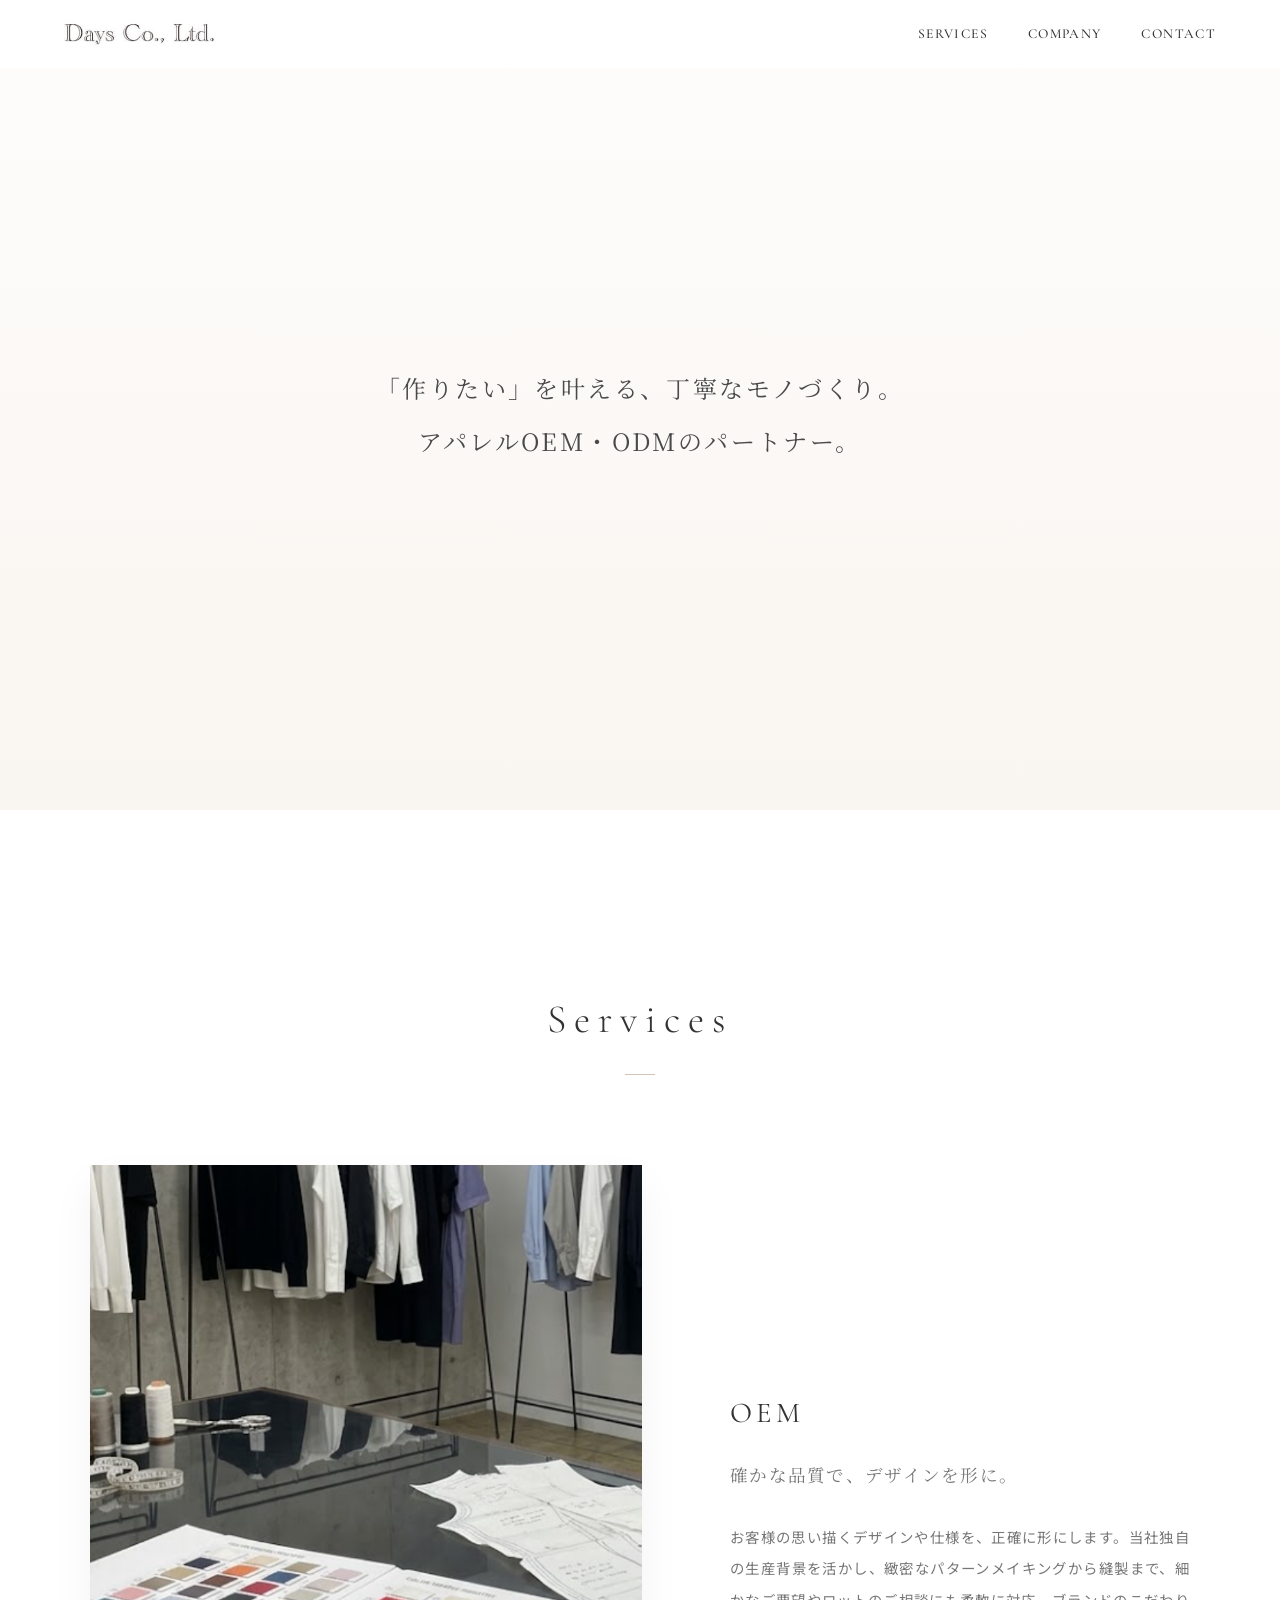
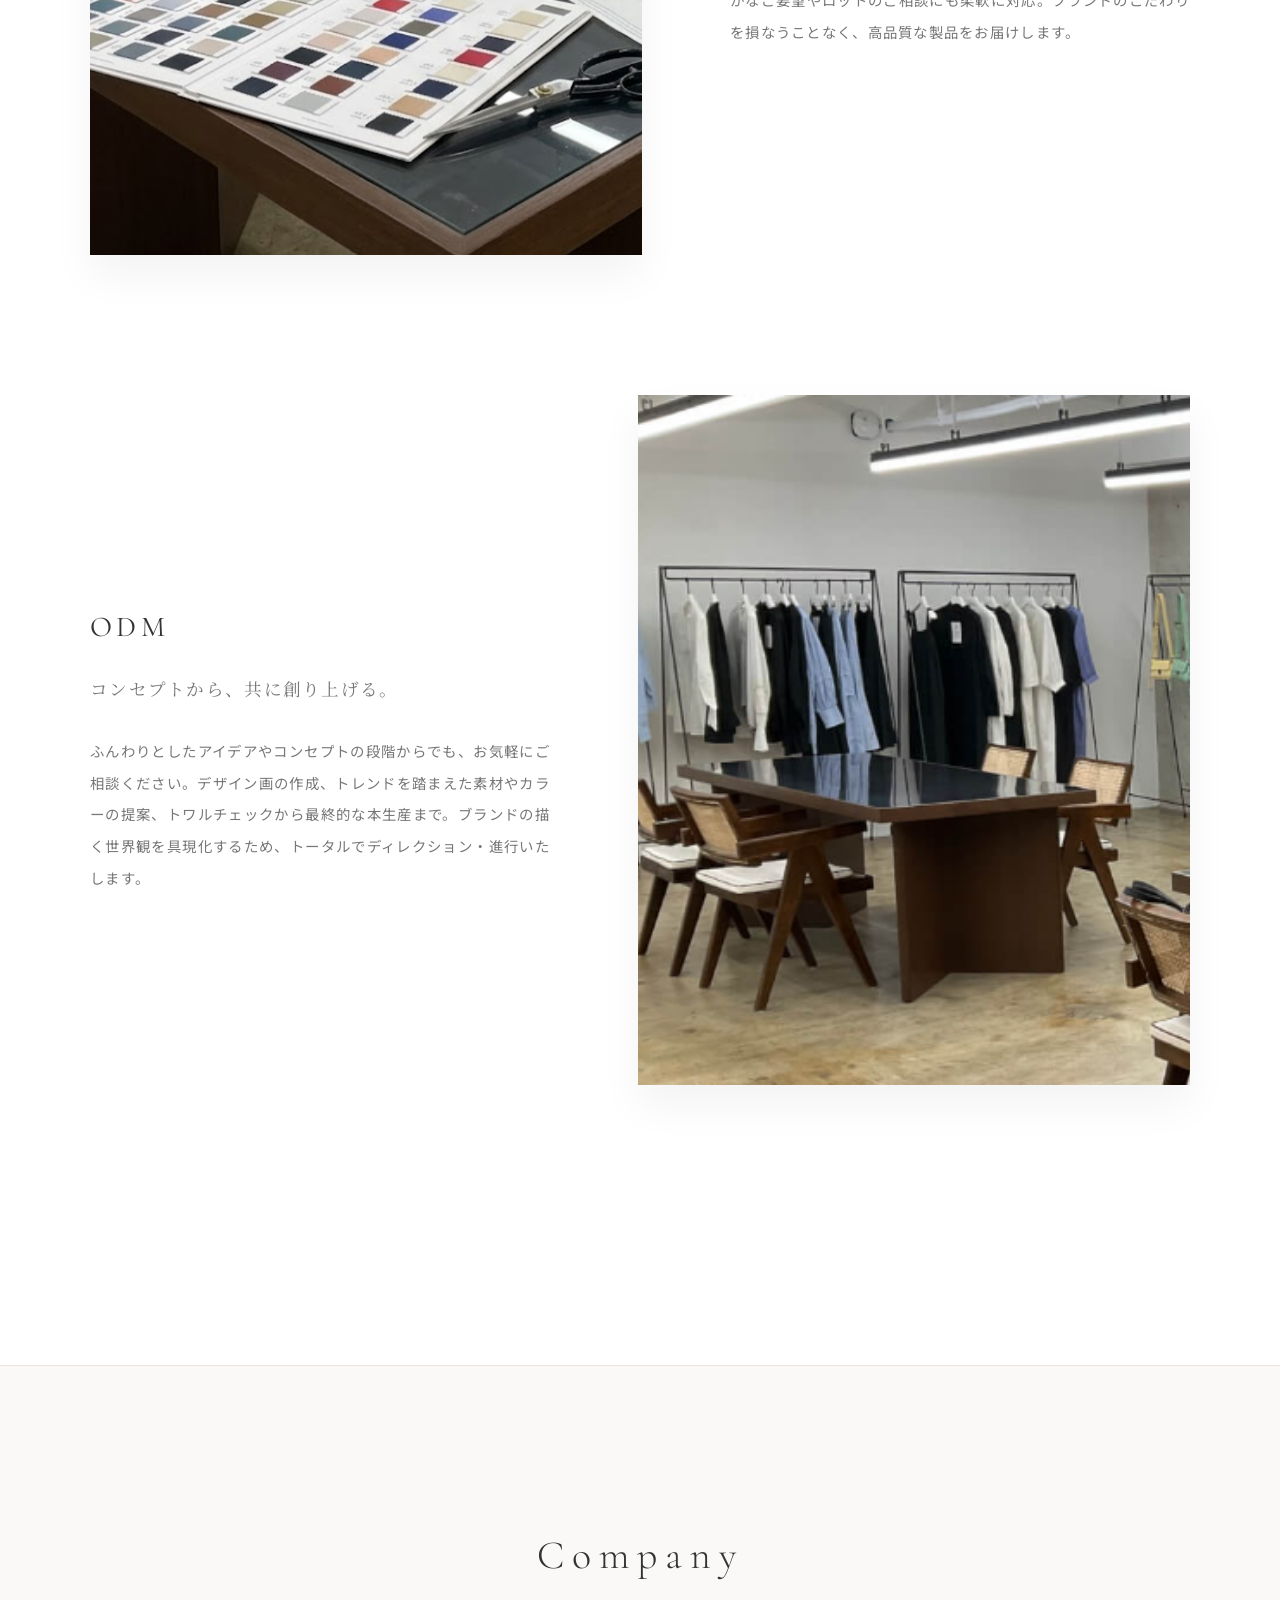
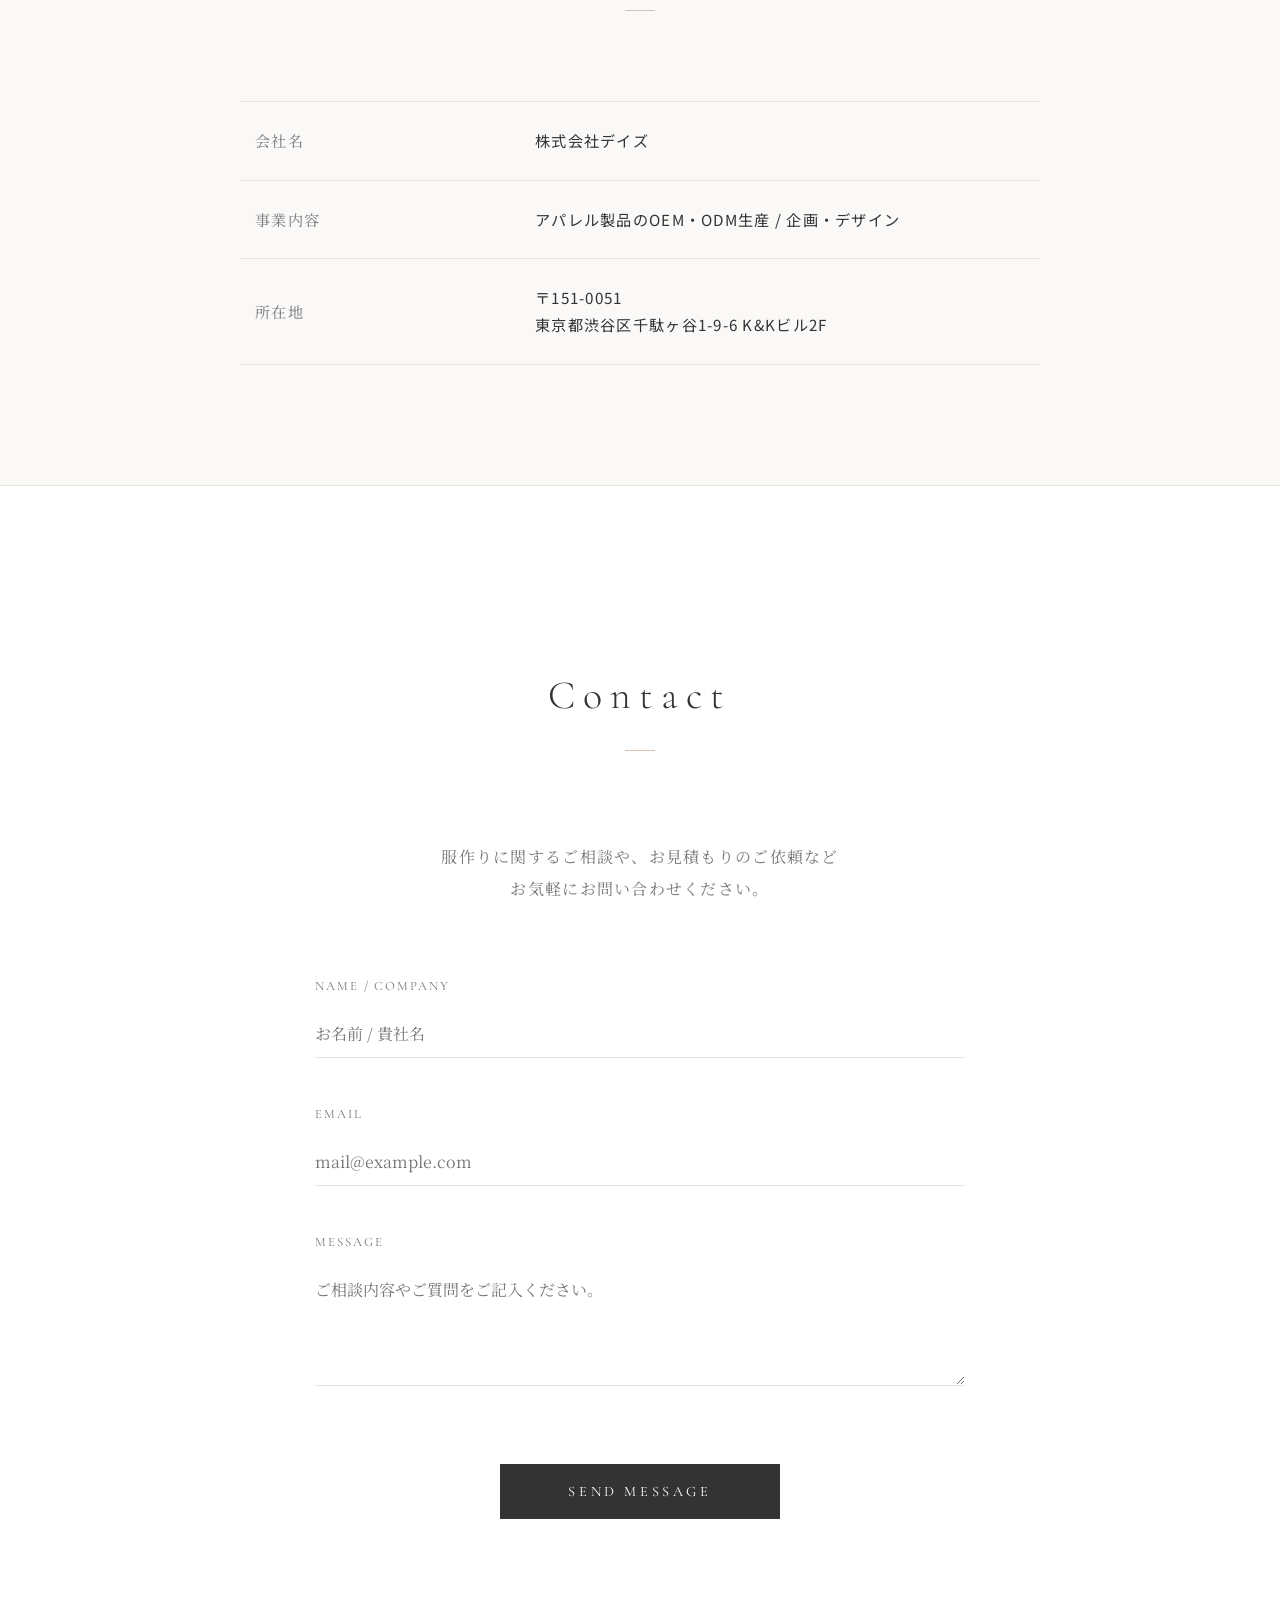
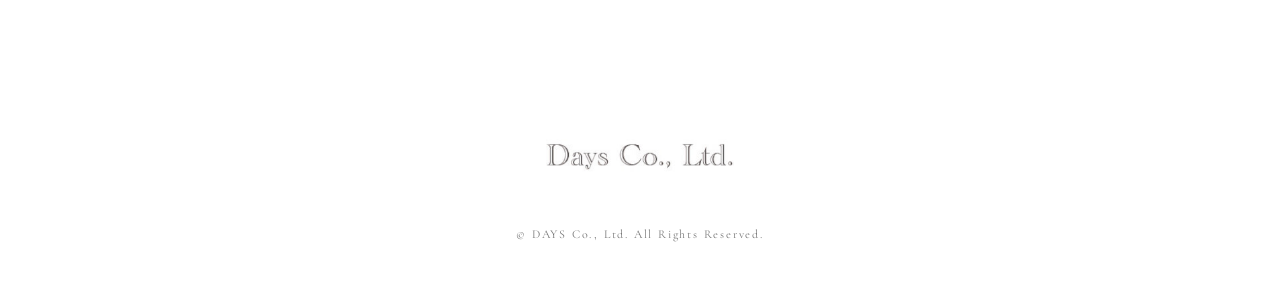
==== index.html @ 1fabcf36 "DaysHP作成" ====
<!DOCTYPE html>
<html lang="ja">
<head>
    <meta charset="UTF-8">
    <meta name="viewport" content="width=device-width, initial-scale=1.0">
    <title>株式会社デイズ | アパレルOEM・ODM</title>
    <!-- フォントの読み込み -->
    <link rel="preconnect" href="https://fonts.googleapis.com">
    <link rel="preconnect" href="https://fonts.gstatic.com" crossorigin>
    <link href="https://fonts.googleapis.com/css2?family=Cormorant+Garamond:wght@300;400;500&family=Noto+Sans+JP:wght@300;400;500&family=Noto+Serif+JP:wght@300;400;500&display=swap" rel="stylesheet">
    <style>
        /* -------------------------
           Base Styles & Variables
        ------------------------- */
        :root {
            --color-text-main: #333333;
            --color-text-light: #777777;
            --color-bg-base: #ffffff;
            --color-bg-sub: #faf9f7;
            --color-border: #e8e4df;
            --color-accent-warm: #d4c4b7;
            --font-sans: 'Noto Sans JP', sans-serif;
            --font-serif: 'Noto Serif JP', serif;
            --font-en: 'Cormorant Garamond', serif;
        }

        body {
            font-family: var(--font-sans);
            margin: 0;
            padding: 0;
            color: var(--color-text-main);
            background-color: var(--color-bg-base);
            line-height: 1.8;
            letter-spacing: 0.08em;
            overflow-x: hidden;
        }

        a {
            text-decoration: none;
            color: inherit;
            transition: color 0.3s ease, opacity 0.3s ease;
        }

        a:hover {
            opacity: 0.6;
        }

        /* -------------------------
           Animation Classes
        ------------------------- */
        .fade-up {
            opacity: 0;
            transform: translateY(30px);
            transition: opacity 1s cubic-bezier(0.215, 0.61, 0.355, 1), transform 1s cubic-bezier(0.215, 0.61, 0.355, 1);
        }
        
        .fade-up.is-active {
            opacity: 1;
            transform: translateY(0);
        }

        .delay-1 { transition-delay: 0.2s; }
        .delay-2 { transition-delay: 0.4s; }

        .reveal-img {
            position: relative;
            overflow: hidden;
        }
        
        .reveal-img::after {
            content: '';
            position: absolute;
            top: 0;
            left: 0;
            width: 100%;
            height: 100%;
            background-color: var(--color-bg-base);
            transform-origin: right;
            transition: transform 1.2s cubic-bezier(0.86, 0, 0.07, 1);
            z-index: 2;
        }

        .reveal-img.is-active::after {
            transform: scaleX(0);
        }

        .reveal-img img {
            width: 100%;
            height: 100%;
            object-fit: cover;
            transform: scale(1.1);
            transition: transform 1.5s ease-out;
        }

        .reveal-img.is-active img {
            transform: scale(1);
        }

        /* -------------------------
           Header
        ------------------------- */
        header {
            position: fixed;
            top: 0;
            width: 100%;
            background-color: #ffffff;
            backdrop-filter: blur(10px);
            display: flex;
            justify-content: space-between;
            align-items: center;
            padding: 20px 5%;
            box-sizing: border-box;
            z-index: 1000;
            transition: all 0.3s ease;
        }

        header.scrolled {
            padding: 12px 5%;
            background-color: #ffffff;
            box-shadow: 0 1px 0 rgba(0,0,0,0.05);
        }

        header h1 {
            margin: 0;
            display: flex;
            align-items: center;
        }

        .header-logo {
            height: 28px;
            width: auto;
            object-fit: contain;
            transition: height 0.3s ease;
        }

        header.scrolled .header-logo {
            height: 24px;
        }

        nav {
            display: flex;
            gap: 40px;
        }

        nav a {
            font-size: 0.85rem;
            font-family: var(--font-en);
            font-weight: 500;
            letter-spacing: 0.1em;
            text-transform: uppercase;
            color: var(--color-text-main);
        }

        /* -------------------------
           Hero Section
        ------------------------- */
        .hero {
            height: 90vh;
            position: relative;
            display: flex;
            flex-direction: column;
            justify-content: center;
            align-items: center;
            text-align: center;
            overflow: hidden;
            background-color: #fcfaf7;
        }

        .hero::after {
            content: '';
            position: absolute;
            top: 0;
            left: 0;
            width: 100%;
            height: 100%;
            background: linear-gradient(to bottom, rgba(255, 255, 255, 0.6), rgba(245, 238, 230, 0.4));
            z-index: 1;
        }

        .hero-bg {
            position: absolute;
            top: 0;
            left: 0;
            width: 100%;
            height: 100%;
            background-image: url('top.jpg');
            background-size: cover;
            background-position: center;
            opacity: 0.9;
            z-index: 0;
            transform: scale(1.05);
            mix-blend-mode: multiply;
        }

        .hero-content {
            position: relative;
            z-index: 2;
            color: #4a4a4a;
            padding: 0 5%;
            max-width: 800px;
        }

        .hero h2 {
            font-family: var(--font-serif);
            font-size: 1.5rem;
            font-weight: 400;
            line-height: 2.2;
            letter-spacing: 0.1em;
            margin-bottom: 0;
            text-shadow: 0 1px 4px rgba(255,255,255,0.8), 0 0 10px rgba(255,255,255,0.4);
        }

        /* -------------------------
           Section Common
        ------------------------- */
        .section {
            padding: 140px 5%;
            max-width: 1100px;
            margin: 0 auto;
        }

        .section-title {
            font-family: var(--font-en);
            font-size: 2.5rem;
            font-weight: 300;
            letter-spacing: 0.2em;
            margin-bottom: 90px;
            text-align: center;
            color: var(--color-text-main);
            position: relative;
            padding-bottom: 20px;
        }
        
        .section-title::after {
            content: '';
            position: absolute;
            bottom: 0;
            left: 50%;
            transform: translateX(-50%);
            width: 30px;
            height: 1px;
            background-color: var(--color-accent-warm);
        }

        /* -------------------------
           Services
        ------------------------- */
        .service-block {
            display: flex;
            align-items: center;
            gap: 8%;
            margin-bottom: 140px;
        }

        .service-block:nth-child(even) {
            flex-direction: row-reverse;
        }

        .service-img-wrap {
            flex: 1.2;
            aspect-ratio: 4 / 5;
            box-shadow: 0 20px 40px rgba(0,0,0,0.05);
        }

        .service-text {
            flex: 1;
        }

        .service-text h3 {
            font-family: var(--font-en);
            font-size: 1.8rem;
            font-weight: 400;
            letter-spacing: 0.15em;
            margin-bottom: 20px;
            color: var(--color-text-main);
        }

        .service-text .sub-title {
            display: block;
            font-family: var(--font-serif);
            font-size: 1.1rem;
            margin-bottom: 30px;
            color: var(--color-text-light);
            font-weight: 400;
        }

        .service-text p {
            font-size: 0.9rem;
            color: var(--color-text-light);
            text-align: justify;
            line-height: 2.2;
        }

        /* -------------------------
           Company
        ------------------------- */
        .company-wrapper {
            background-color: var(--color-bg-sub);
            padding: 120px 5%;
            border-top: 1px solid var(--color-border);
            border-bottom: 1px solid var(--color-border);
        }

        .company-table {
            width: 100%;
            max-width: 800px;
            margin: 0 auto;
            border-collapse: collapse;
        }

        .company-table th, 
        .company-table td {
            padding: 25px 15px;
            border-bottom: 1px solid var(--color-border);
            text-align: left;
            font-size: 0.95rem;
        }

        .company-table th {
            width: 35%;
            font-family: var(--font-serif);
            font-weight: 400;
            color: var(--color-text-light);
        }

        .company-table tr:first-child th,
        .company-table tr:first-child td {
            border-top: 1px solid var(--color-border);
        }

        /* -------------------------
           Contact
        ------------------------- */
        .contact-wrap {
            max-width: 650px;
            margin: 0 auto;
        }

        .contact-intro {
            text-align: center;
            margin-bottom: 70px;
            font-family: var(--font-serif);
            color: var(--color-text-light);
            font-size: 1rem;
            line-height: 2;
        }

        .form-group {
            margin-bottom: 45px;
        }

        .form-group label {
            display: block;
            margin-bottom: 12px;
            font-size: 0.8rem;
            font-family: var(--font-en);
            color: var(--color-text-light);
            letter-spacing: 0.15em;
            text-transform: uppercase;
        }

        .form-group input,
        .form-group textarea {
            width: 100%;
            padding: 12px 0;
            border: none;
            border-bottom: 1px solid var(--color-border);
            background-color: transparent;
            font-family: var(--font-serif);
            font-size: 1rem;
            box-sizing: border-box;
            transition: border-color 0.3s, background-color 0.3s;
            border-radius: 0;
        }

        .form-group input:focus,
        .form-group textarea:focus {
            outline: none;
            border-bottom-color: var(--color-accent-warm);
            background-color: rgba(255, 255, 255, 0.5);
        }

        .form-group textarea {
            height: 120px;
            resize: vertical;
        }

        .submit-btn {
            display: block;
            width: 100%;
            max-width: 280px;
            margin: 70px auto 0;
            padding: 18px;
            background-color: var(--color-text-main);
            color: #ffffff;
            border: 1px solid var(--color-text-main);
            font-family: var(--font-en);
            font-size: 0.9rem;
            letter-spacing: 0.25em;
            text-transform: uppercase;
            cursor: pointer;
            transition: all 0.4s ease;
        }

        .submit-btn:hover {
            background-color: transparent;
            color: var(--color-text-main);
            border-color: var(--color-text-main);
        }

        .submit-btn:disabled {
            opacity: 0.5;
            cursor: not-allowed;
        }

        /* -------------------------
           Footer
        ------------------------- */
        footer {
            text-align: center;
            padding: 80px 20px 40px;
            background-color: var(--color-bg-base);
        }

        .footer-logo {
            height: 35px;
            width: auto;
            object-fit: contain;
            margin-bottom: 30px;
            opacity: 0.8;
        }

        .footer-copyright {
            font-family: var(--font-en);
            font-size: 0.75rem;
            letter-spacing: 0.15em;
            color: var(--color-text-light);
        }

        /* -------------------------
           Responsive
        ------------------------- */
        @media (max-width: 768px) {
            .hero { height: 80vh; }
            .hero h2 { font-size: 1.3rem; line-height: 2; padding: 0 10px; }
            .header-logo { height: 22px; }
            .section { padding: 100px 5%; }
            .section-title { font-size: 2rem; margin-bottom: 60px; }
            .service-block, 
            .service-block:nth-child(even) { flex-direction: column; gap: 40px; margin-bottom: 100px; }
            .service-img-wrap { width: 100%; aspect-ratio: 3 / 2; }
            .service-text { padding: 0 10px; }
            .company-table th, 
            .company-table td { display: block; width: 100%; padding: 12px 0; border-bottom: none; }
            .company-table tr:first-child th { border-top: none; }
            .company-table th { padding-bottom: 5px; font-size: 0.9rem; }
            .company-table td { padding-top: 0; margin-bottom: 20px; border-bottom: 1px solid var(--color-border); }
            .company-table tr:last-child td { border-bottom: none; }
            nav { display: none; }
        }
    </style>
</head>
<body>

    <!-- ヘッダー -->
    <header id="header">
        <h1>
            <img src="days.jpg" alt="Days Co., Ltd." class="header-logo">
        </h1>
        <nav>
            <a href="#services">Services</a>
            <a href="#company">Company</a>
            <a href="#contact">Contact</a>
        </nav>
    </header>

    <!-- ファーストビュー（ヒーローセクション） -->
    <section class="hero">
        <div class="hero-bg"></div>
        <div class="hero-content">
            <h2 class="fade-up is-active">
                「作りたい」を叶える、丁寧なモノづくり。<br>
                アパレルOEM・ODMのパートナー。
            </h2>
        </div>
    </section>

    <!-- サービス内容 -->
    <section id="services" class="section">
        <h2 class="section-title fade-up">Services</h2>
        <div class="services-container">
            <div class="service-block">
                <div class="service-img-wrap reveal-img">
                    <img src="oem.png" alt="OEM Production">
                </div>
                <div class="service-text fade-up delay-1">
                    <h3>OEM</h3>
                    <span class="sub-title">確かな品質で、デザインを形に。</span>
                    <p>お客様の思い描くデザインや仕様を、正確に形にします。当社独自の生産背景を活かし、緻密なパターンメイキングから縫製まで、細かなご要望やロットのご相談にも柔軟に対応。ブランドのこだわりを損なうことなく、高品質な製品をお届けします。</p>
                </div>
            </div>

            <div class="service-block">
                <div class="service-img-wrap reveal-img">
                    <img src="odm.png" alt="ODM Planning">
                </div>
                <div class="service-text fade-up delay-1">
                    <h3>ODM</h3>
                    <span class="sub-title">コンセプトから、共に創り上げる。</span>
                    <p>ふんわりとしたアイデアやコンセプトの段階からでも、お気軽にご相談ください。デザイン画の作成、トレンドを踏まえた素材やカラーの提案、トワルチェックから最終的な本生産まで。ブランドの描く世界観を具現化するため、トータルでディレクション・進行いたします。</p>
                </div>
            </div>
        </div>
    </section>

    <!-- 会社概要 -->
    <div class="company-wrapper">
        <section id="company" class="section" style="padding: 0;">
            <h2 class="section-title fade-up">Company</h2>
            <table class="company-table fade-up delay-1">
                <tr>
                    <th>会社名</th>
                    <td>株式会社デイズ</td>
                </tr>
                <tr>
                    <th>事業内容</th>
                    <td>アパレル製品のOEM・ODM生産 / 企画・デザイン</td>
                </tr>
                <tr>
                    <th>所在地</th>
                    <td>
                        〒151-0051<br>
                        東京都渋谷区千駄ヶ谷1-9-6 K&Kビル2F
                    </td>
                </tr>
            </table>
        </section>
    </div>

    <!-- お問い合わせ -->
    <section id="contact" class="section">
        <h2 class="section-title fade-up">Contact</h2>
        <div class="contact-wrap">
            <p class="contact-intro fade-up delay-1">服作りに関するご相談や、お見積もりのご依頼など<br>お気軽にお問い合わせください。</p>
            
            <!-- 変更点：id="contactForm" を付与し、onsubmit を削除 -->
            <form id="contactForm" class="fade-up delay-2">
                <div class="form-group">
                    <label for="name">Name / Company</label>
                    <input type="text" id="name" name="name" required placeholder="お名前 / 貴社名">
                </div>
                <div class="form-group">
                    <label for="email">Email</label>
                    <input type="email" id="email" name="email" required placeholder="mail@example.com">
                </div>
                <div class="form-group">
                    <label for="message">Message</label>
                    <textarea id="message" name="message" required placeholder="ご相談内容やご質問をご記入ください。"></textarea>
                </div>
                <button type="submit" id="submitBtn" class="submit-btn">Send Message</button>
            </form>
        </div>
    </section>

    <!-- フッター -->
    <footer>
        <img src="days.jpg" alt="Days Co., Ltd." class="footer-logo">
        <p class="footer-copyright">&copy; DAYS Co., Ltd. All Rights Reserved.</p>
    </footer>

    <script>
        // 1. スムーススクロール
        document.querySelectorAll('a[href^="#"]').forEach(anchor => {
            anchor.addEventListener('click', function (e) {
                e.preventDefault();
                const targetId = this.getAttribute('href');
                const targetElement = document.querySelector(targetId);
                
                if (targetElement) {
                    const headerHeight = document.querySelector('header').offsetHeight;
                    const targetPosition = targetElement.getBoundingClientRect().top + window.pageYOffset - headerHeight;
                    
                    window.scrollTo({
                        top: targetPosition,
                        behavior: 'smooth'
                    });
                }
            });
        });

        // 2. ヘッダーのスクロール時のスタイル変更
        window.addEventListener('scroll', () => {
            const header = document.getElementById('header');
            if (window.scrollY > 50) {
                header.classList.add('scrolled');
            } else {
                header.classList.remove('scrolled');
            }
        });

        // 3. スクロール連動アニメーション
        const observerOptions = {
            root: null,
            rootMargin: '0px',
            threshold: 0.15
        };

        const observer = new IntersectionObserver((entries, observer) => {
            entries.forEach(entry => {
                if (entry.isIntersecting) {
                    entry.target.classList.add('is-active');
                    observer.unobserve(entry.target);
                }
            });
        }, observerOptions);

        const fadeUpElements = document.querySelectorAll('.fade-up:not(.is-active)');
        fadeUpElements.forEach(el => observer.observe(el));

        const revealElements = document.querySelectorAll('.reveal-img');
        revealElements.forEach(el => observer.observe(el));


        // 4. GASへの問い合わせ送信処理（★新規追加）
        const GAS_URL = "https://script.google.com/macros/s/AKfycbzFj8AtuJKo5u8f3at5CemGUdp6-1RD-b7n9FCjeIm4bmPXmuFiBCt3z5m8j4sRmQgwfA/exec"; // ★デプロイしたGASの「ウェブアプリURL」に差し替えてください

        document.getElementById('contactForm').addEventListener('submit', function(e) {
            e.preventDefault();
            
            const btn = document.getElementById('submitBtn');
            btn.disabled = true;
            btn.textContent = 'SENDING...';

            fetch(GAS_URL, {
                method: 'POST',
                body: new FormData(this)
            })
            .then(response => response.json())
            .then(data => {
                alert('お問い合わせを受け付けました。ご連絡ありがとうございます。');
                document.getElementById('contactForm').reset();
            })
            .catch(error => {
                alert('送信に失敗しました。お手数ですが時間をおいて再度お試しください。');
                console.error('Error:', error);
            })
            .finally(() => {
                btn.disabled = false;
                btn.textContent = 'SEND MESSAGE';
            });
        });
    </script>
</body>
</html>
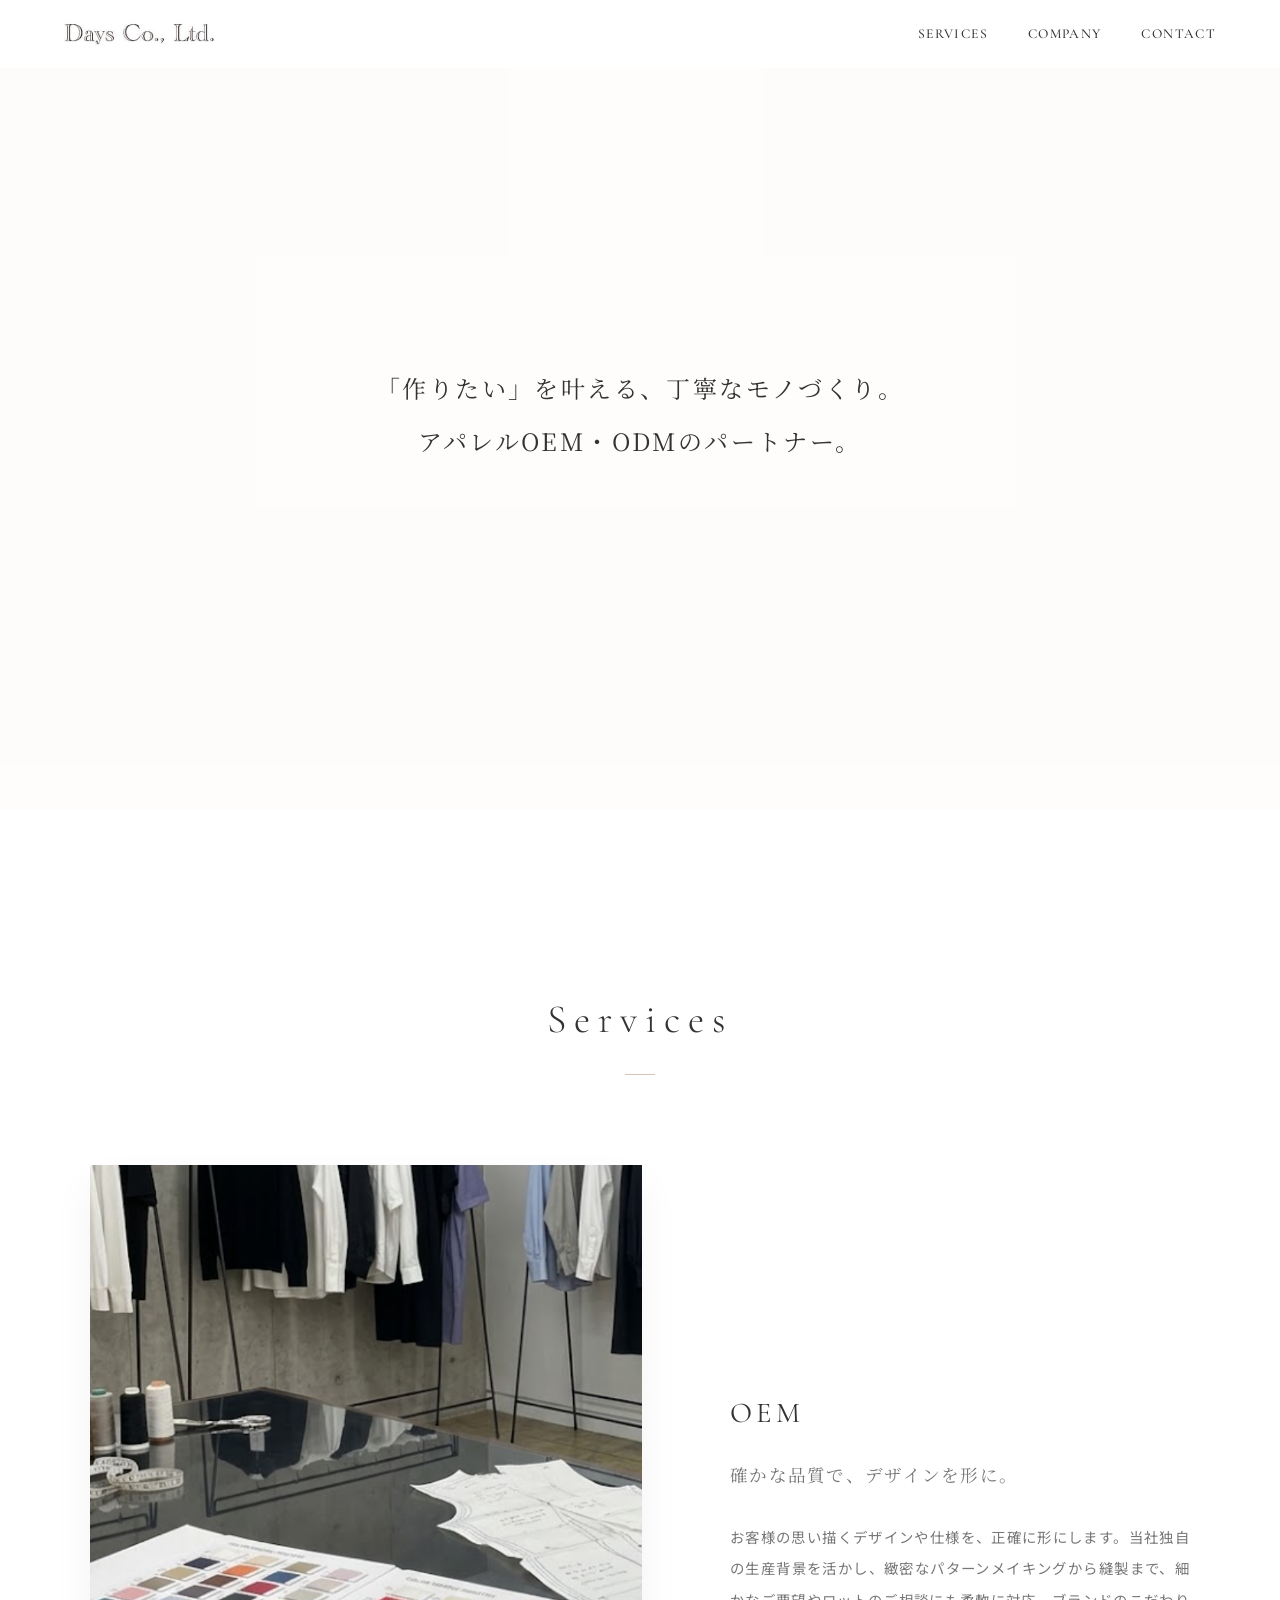
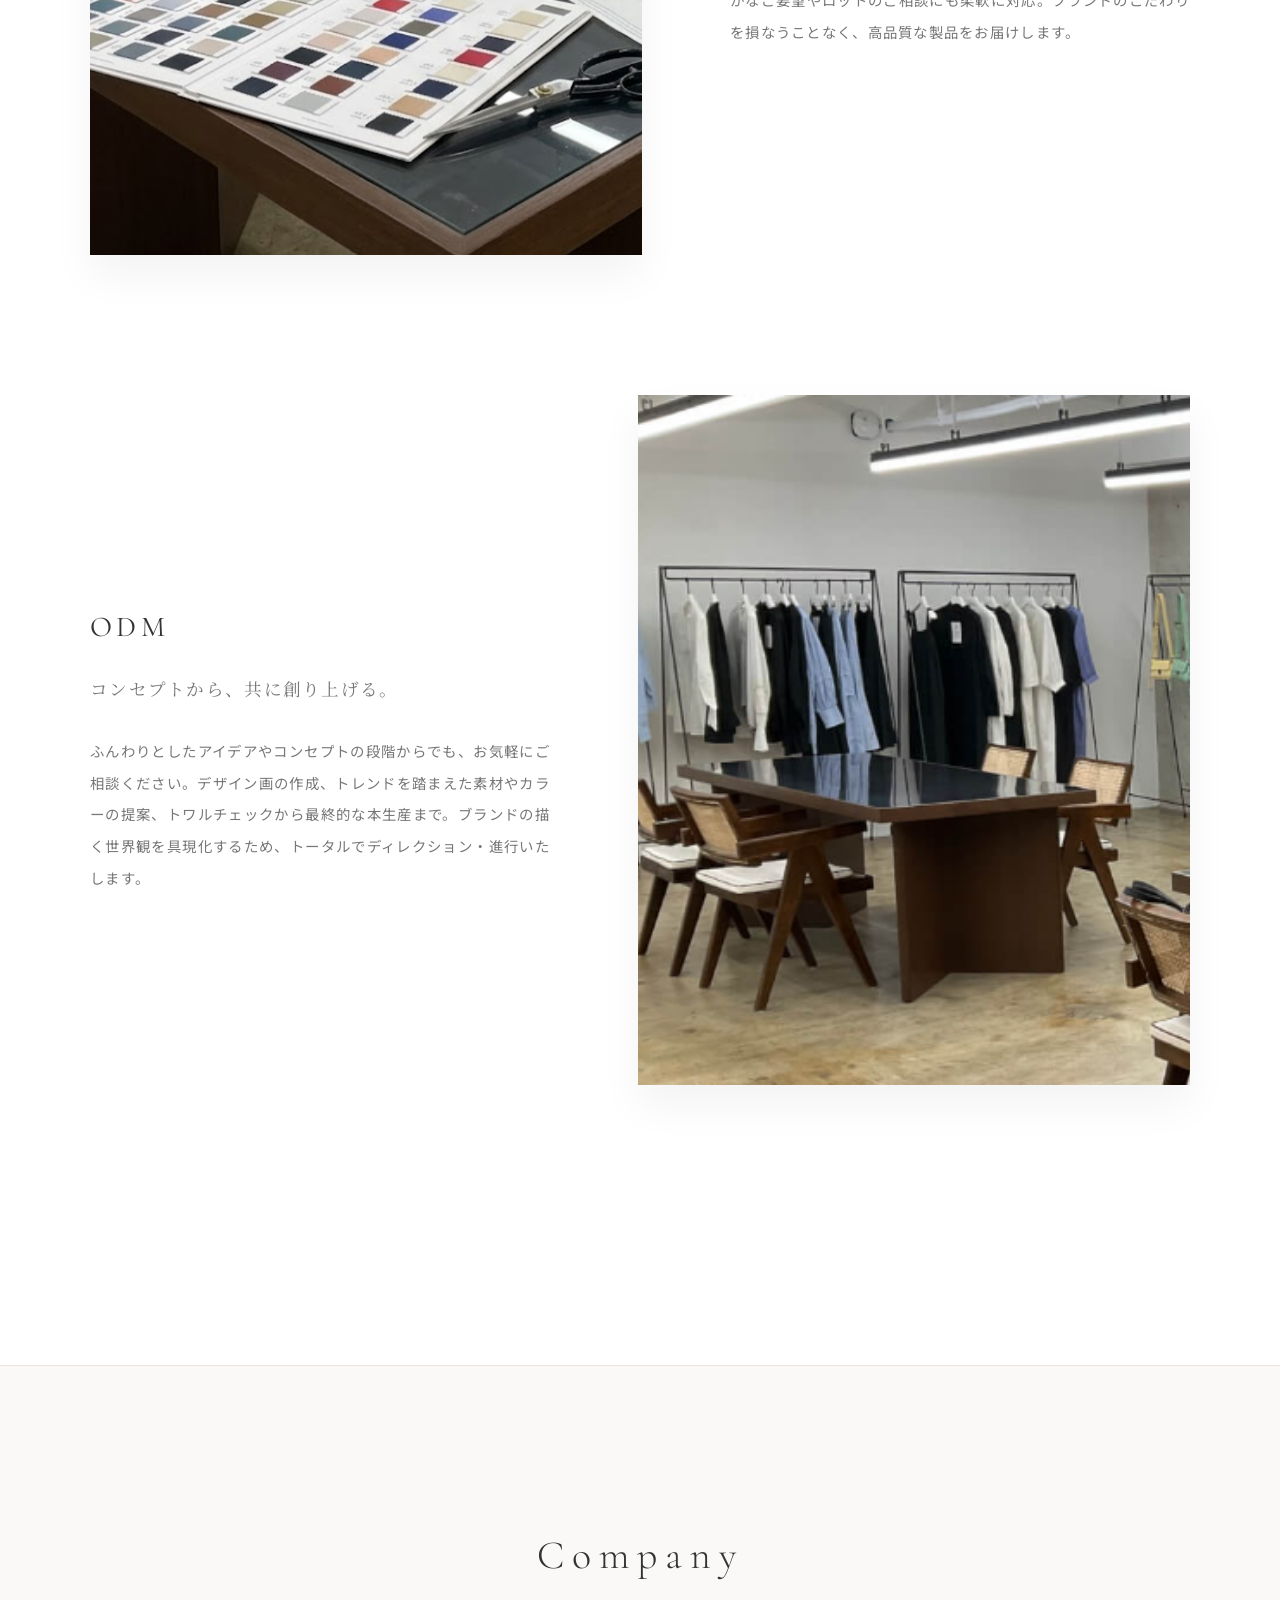
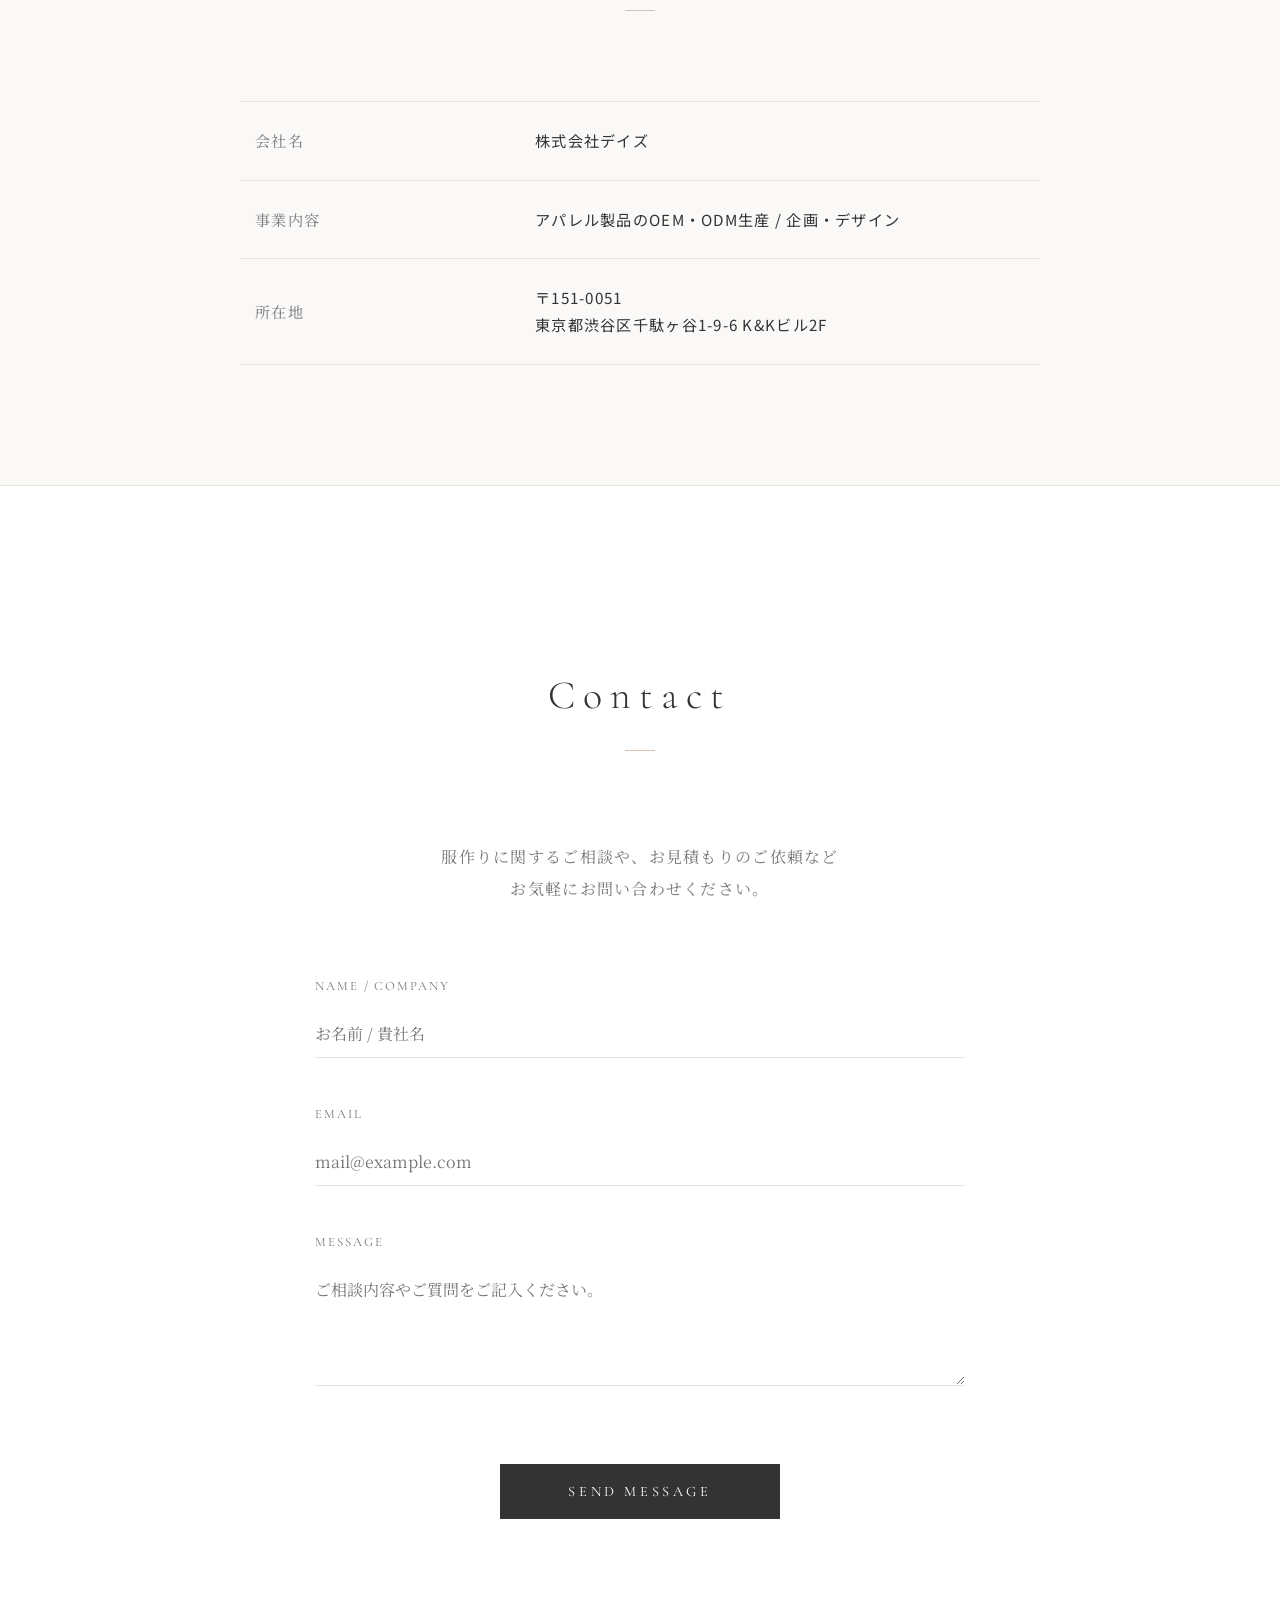
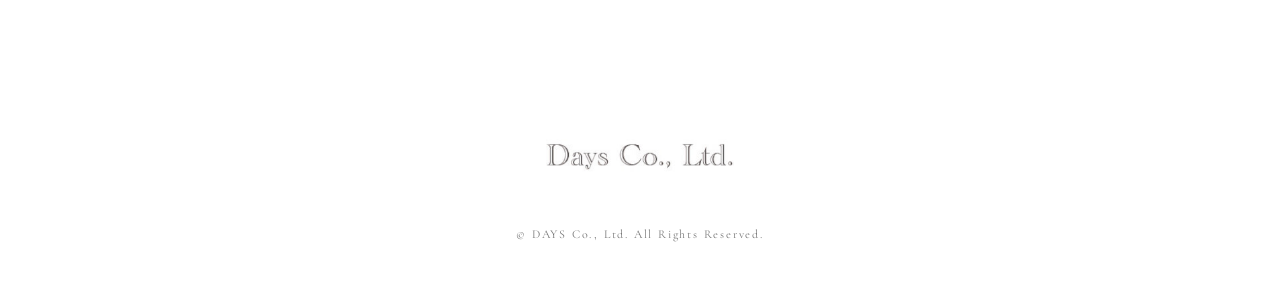
==== commit 3f87524a: "top.jpg" ====
--- a/index.html
+++ b/index.html
@@ -166,6 +166,7 @@
             background-color: #fcfaf7;
         }
 
+        /* ★追加: 画像と文字の間のスモーク層 */
         .hero::after {
             content: '';
             position: absolute;
@@ -173,29 +174,31 @@
             left: 0;
             width: 100%;
             height: 100%;
-            background: linear-gradient(to bottom, rgba(255, 255, 255, 0.6), rgba(245, 238, 230, 0.4));
+            /* 【明るい白スモーク】サイトの柔らかい雰囲気を保つ場合 */
+            background: rgba(255, 255, 255, 0.45);
             z-index: 1;
-        }
-
-        .hero-bg {
+            pointer-events: none;
+        }
+
+        .hero-img-wrap {
             position: absolute;
             top: 0;
             left: 0;
             width: 100%;
             height: 100%;
-            background-image: url('top.jpg');
-            background-size: cover;
-            background-position: center;
-            opacity: 0.9;
             z-index: 0;
-            transform: scale(1.05);
-            mix-blend-mode: multiply;
+        }
+
+        .hero-img {
+            width: 100%;
+            height: 100%;
+            object-fit: cover;
         }
 
         .hero-content {
             position: relative;
-            z-index: 2;
-            color: #4a4a4a;
+            z-index: 2; /* スモーク層より上に表示 */
+            color: #333333;
             padding: 0 5%;
             max-width: 800px;
         }
@@ -476,7 +479,10 @@
 
     <!-- ファーストビュー（ヒーローセクション） -->
     <section class="hero">
-        <div class="hero-bg"></div>
+        <div class="hero-img-wrap">
+            <!-- 指定フォルダ（例: imagesフォルダ）に合わせて src を書き換えてください -->
+            <img src="top.jpg" alt="メインビジュアル" class="hero-img">
+        </div>
         <div class="hero-content">
             <h2 class="fade-up is-active">
                 「作りたい」を叶える、丁寧なモノづくり。<br>
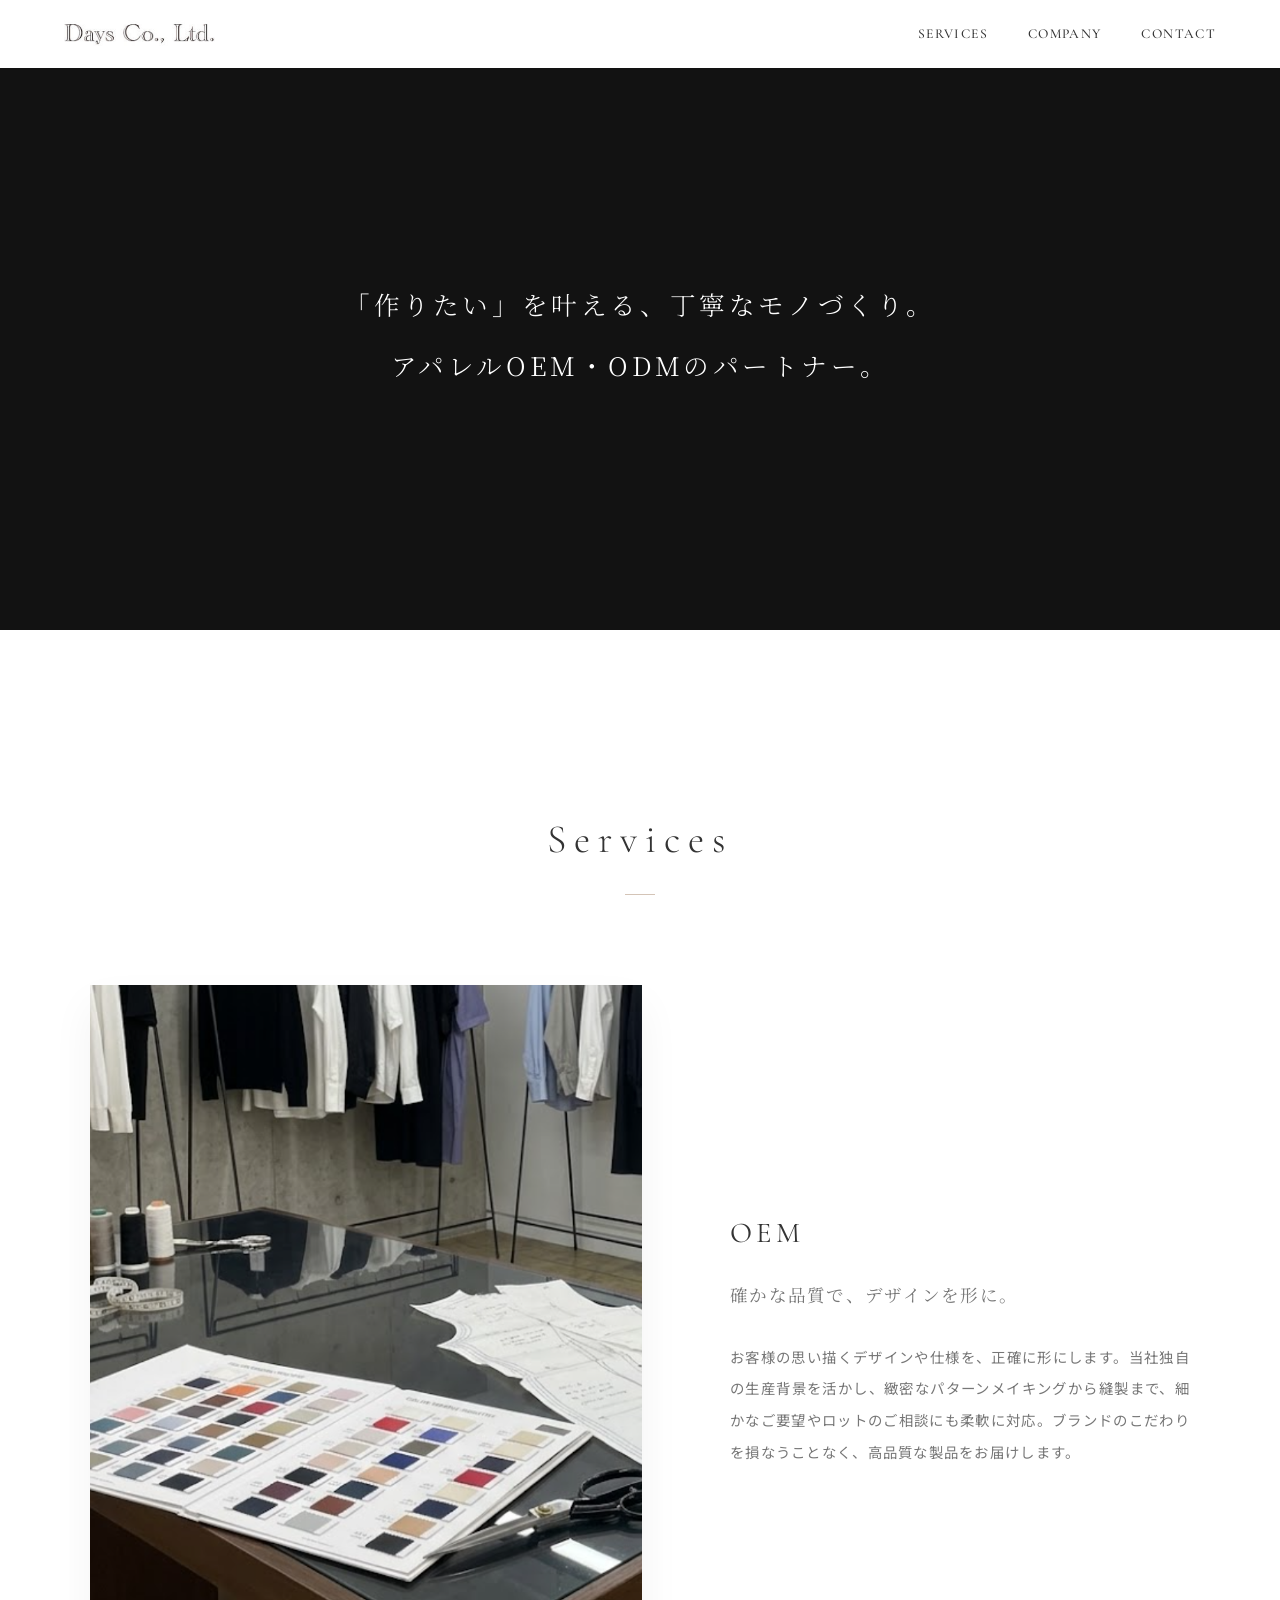
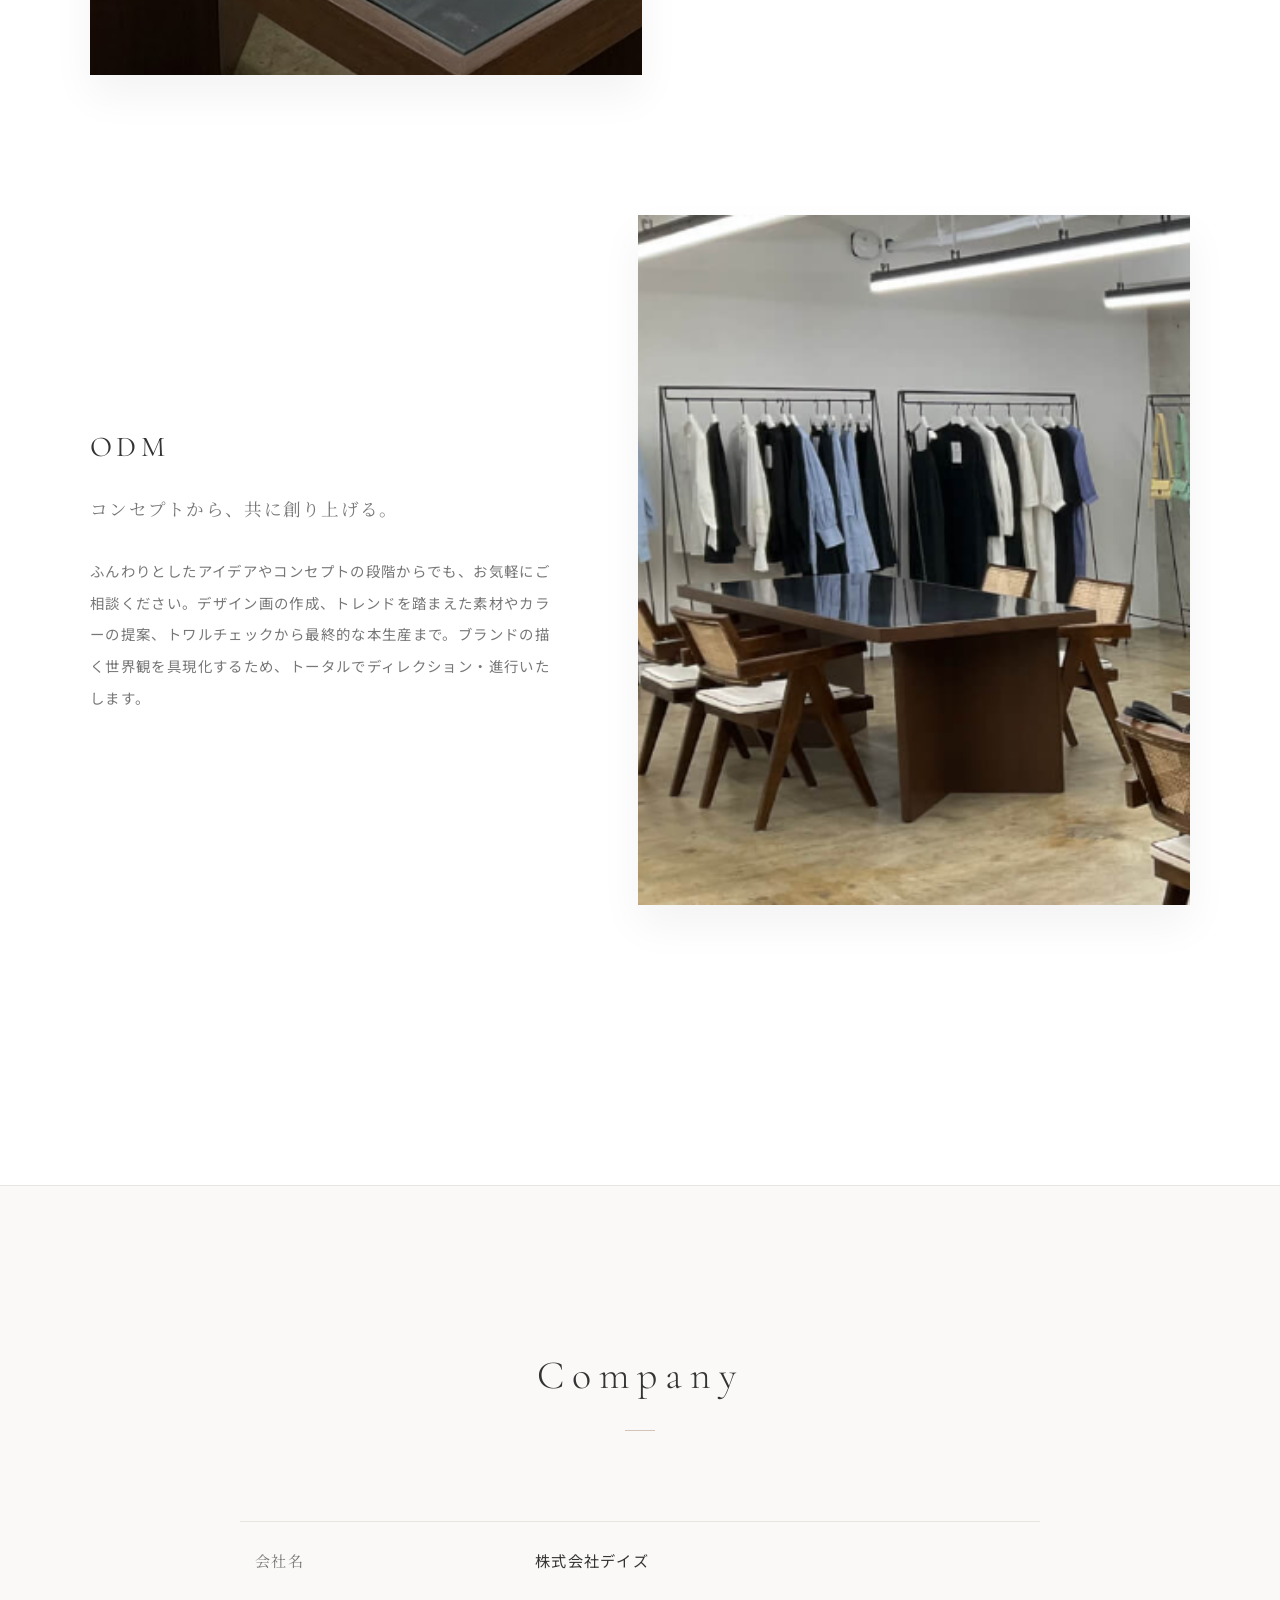
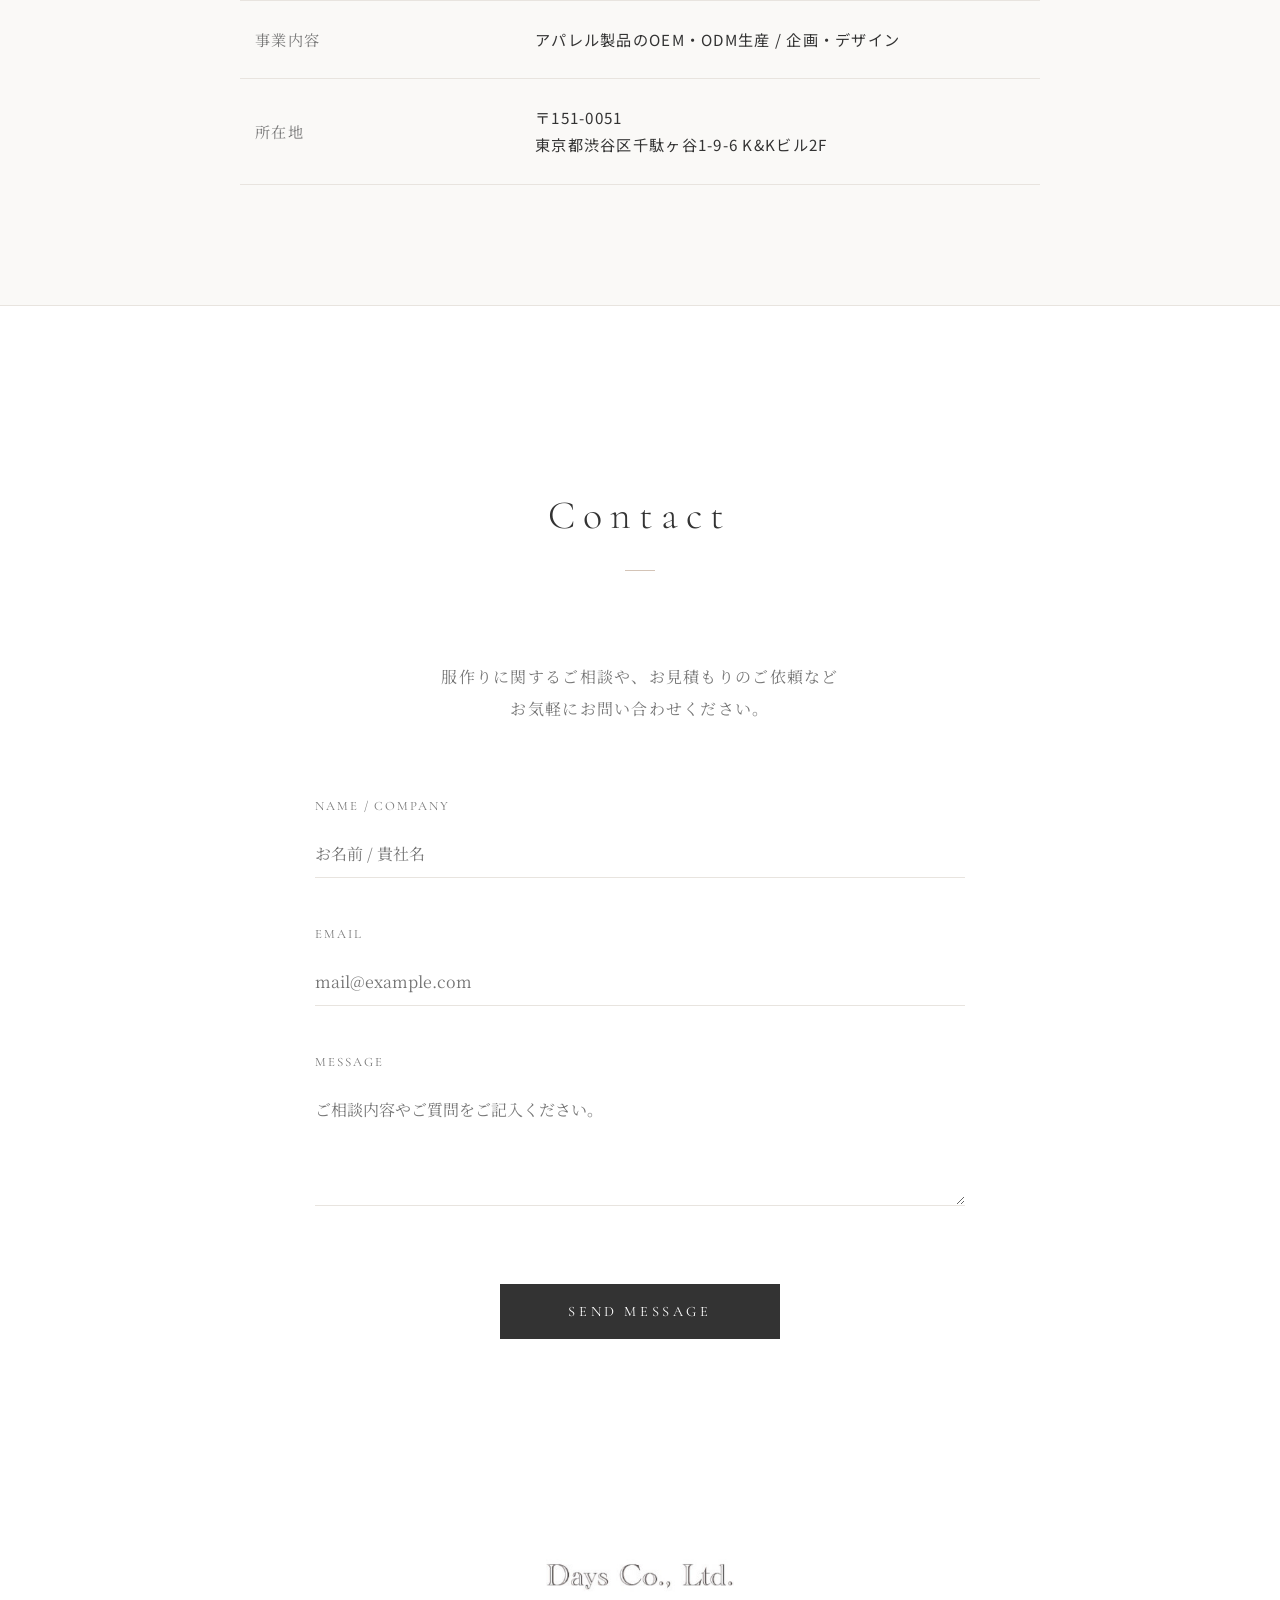
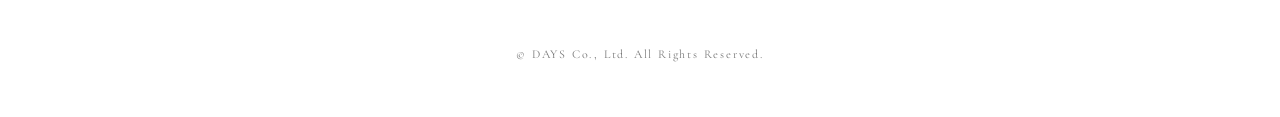
==== commit 29d5e22e: "シンプルトップ" ====
--- a/index.html
+++ b/index.html
@@ -152,65 +152,45 @@
         }
 
         /* -------------------------
-           Hero Section
+        Hero Section（黒背景×白文字）
         ------------------------- */
         .hero {
-            height: 90vh;
-            position: relative;
+            height: 70vh;
+            min-height: 450px;
             display: flex;
             flex-direction: column;
             justify-content: center;
             align-items: center;
             text-align: center;
-            overflow: hidden;
-            background-color: #fcfaf7;
-        }
-
-        /* ★追加: 画像と文字の間のスモーク層 */
-        .hero::after {
-            content: '';
-            position: absolute;
-            top: 0;
-            left: 0;
-            width: 100%;
-            height: 100%;
-            /* 【明るい白スモーク】サイトの柔らかい雰囲気を保つ場合 */
-            background: rgba(255, 255, 255, 0.45);
-            z-index: 1;
-            pointer-events: none;
-        }
-
-        .hero-img-wrap {
-            position: absolute;
-            top: 0;
-            left: 0;
-            width: 100%;
-            height: 100%;
-            z-index: 0;
-        }
-
-        .hero-img {
-            width: 100%;
-            height: 100%;
-            object-fit: cover;
+            background-color: #121212; /* 深みのあるモダンな黒 */
+            padding: 120px 5% 80px;
+            box-sizing: border-box;
         }
 
         .hero-content {
-            position: relative;
-            z-index: 2; /* スモーク層より上に表示 */
-            color: #333333;
-            padding: 0 5%;
             max-width: 800px;
         }
 
         .hero h2 {
             font-family: var(--font-serif);
-            font-size: 1.5rem;
-            font-weight: 400;
-            line-height: 2.2;
-            letter-spacing: 0.1em;
-            margin-bottom: 0;
-            text-shadow: 0 1px 4px rgba(255,255,255,0.8), 0 0 10px rgba(255,255,255,0.4);
+            font-size: 1.6rem;
+            font-weight: 300; /* 繊細で綺麗なラインを意識 */
+            line-height: 2.4;
+            letter-spacing: 0.14em; /* 余白を広げて上品に */
+            color: #ffffff; /* 白文字 */
+            margin: 0;
+        }
+
+        /* スマホ対応 */
+        @media (max-width: 768px) {
+            .hero {
+                height: auto;
+                padding: 140px 5% 80px;
+            }
+            .hero h2 {
+                font-size: 1.2rem;
+                line-height: 2.1;
+            }
         }
 
         /* -------------------------
@@ -479,10 +459,6 @@
 
     <!-- ファーストビュー（ヒーローセクション） -->
     <section class="hero">
-        <div class="hero-img-wrap">
-            <!-- 指定フォルダ（例: imagesフォルダ）に合わせて src を書き換えてください -->
-            <img src="top.jpg" alt="メインビジュアル" class="hero-img">
-        </div>
         <div class="hero-content">
             <h2 class="fade-up is-active">
                 「作りたい」を叶える、丁寧なモノづくり。<br>
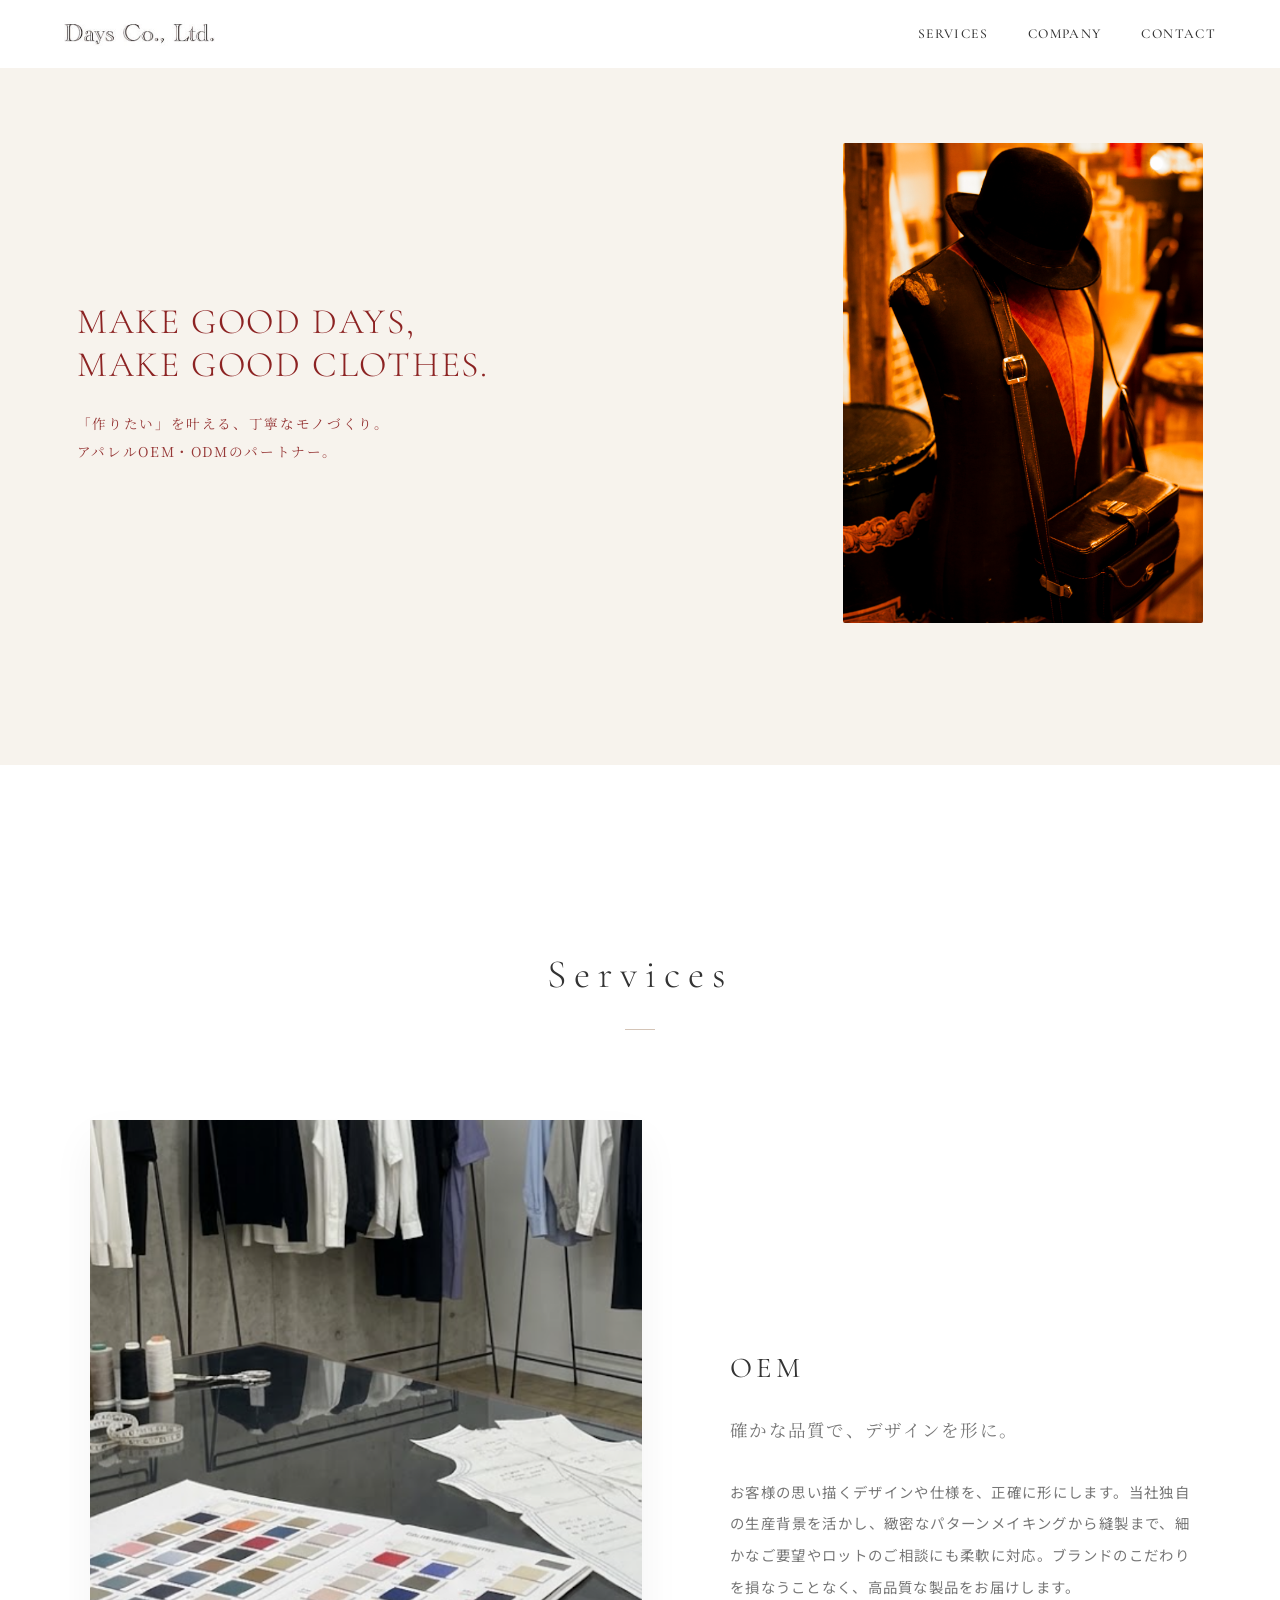
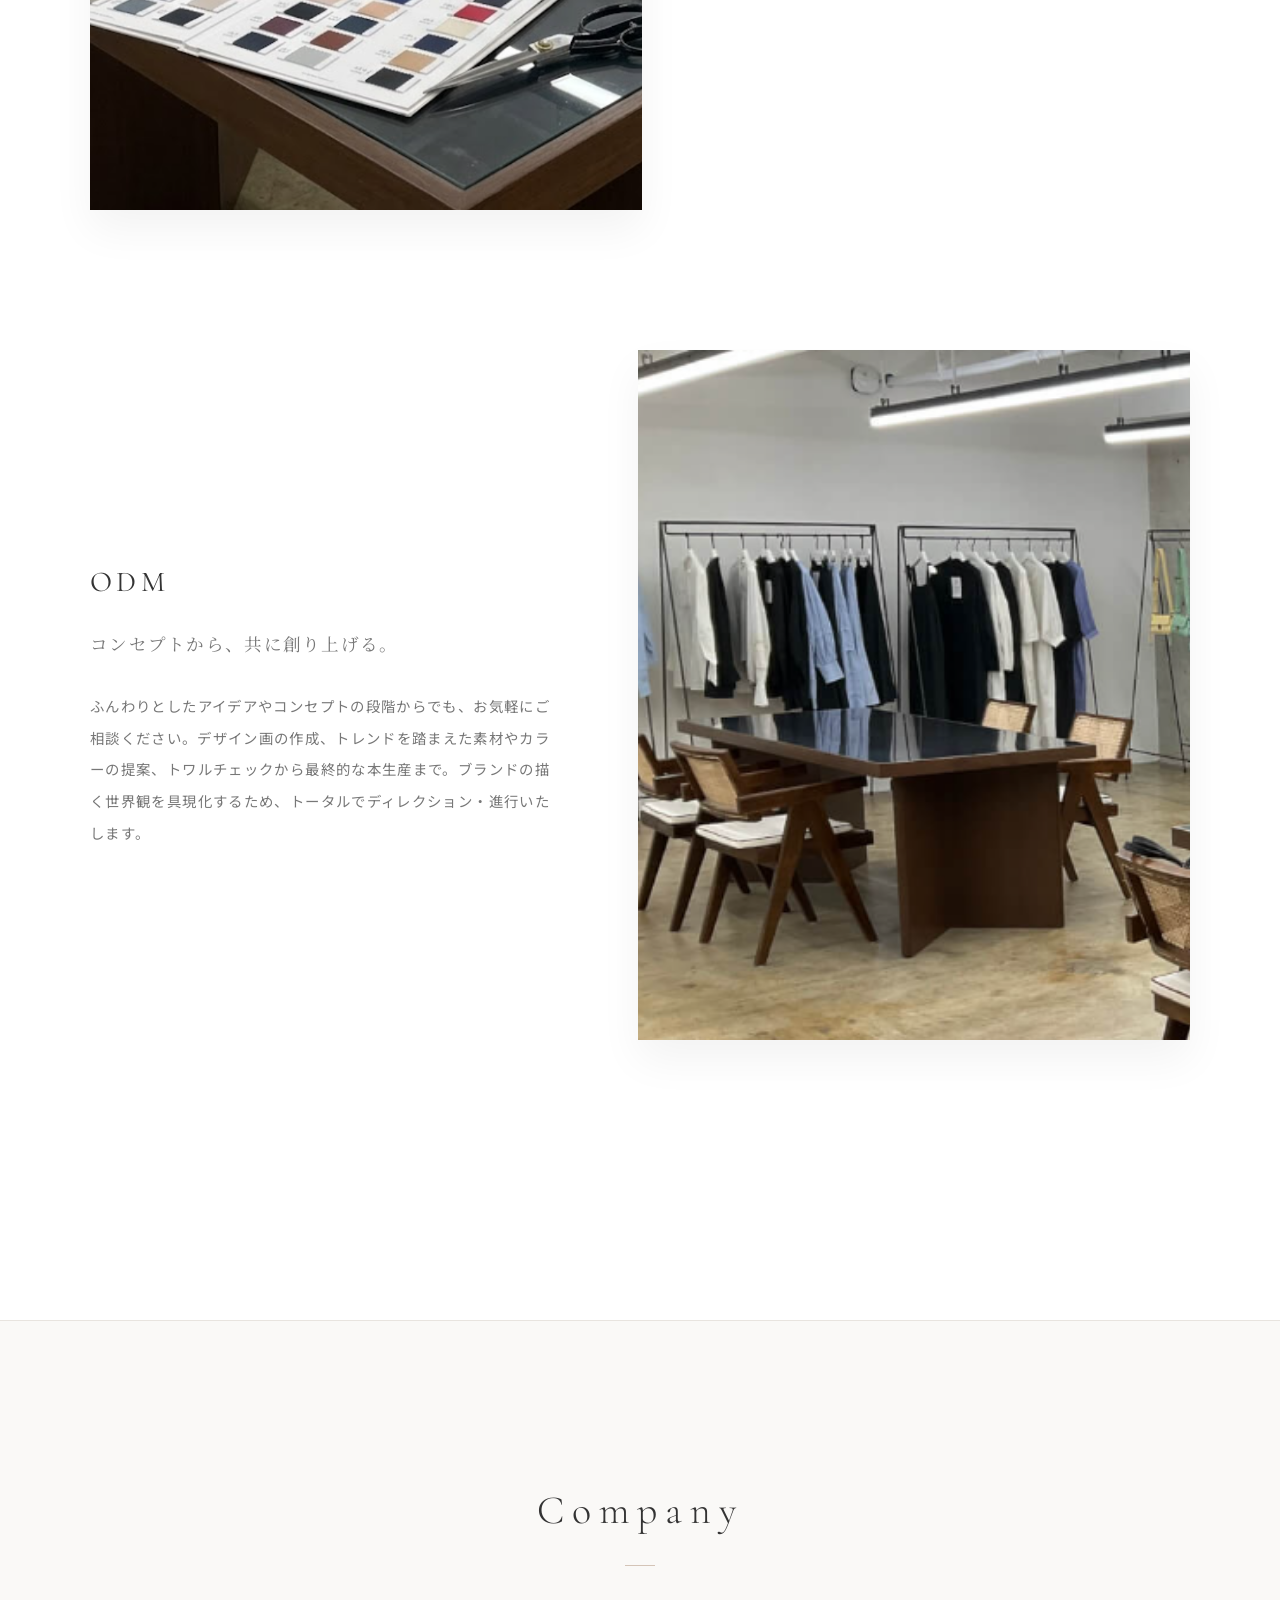
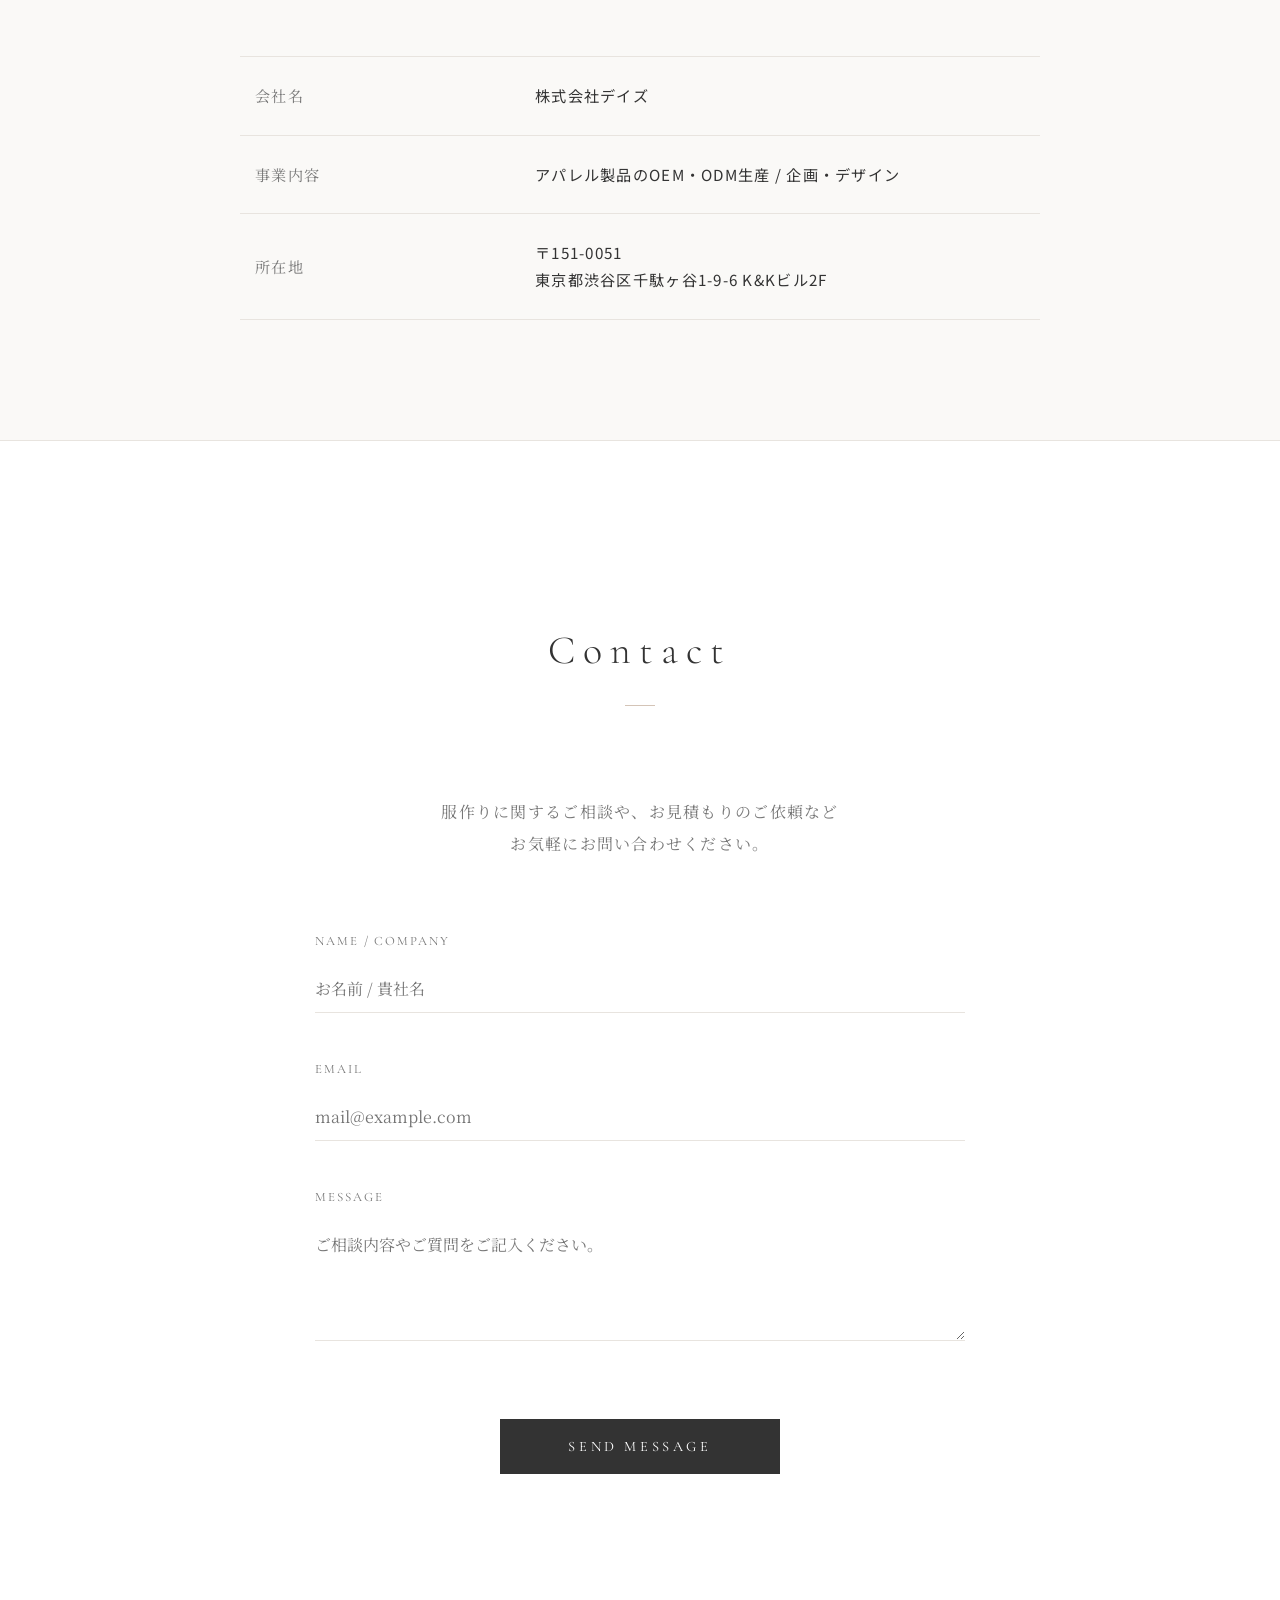
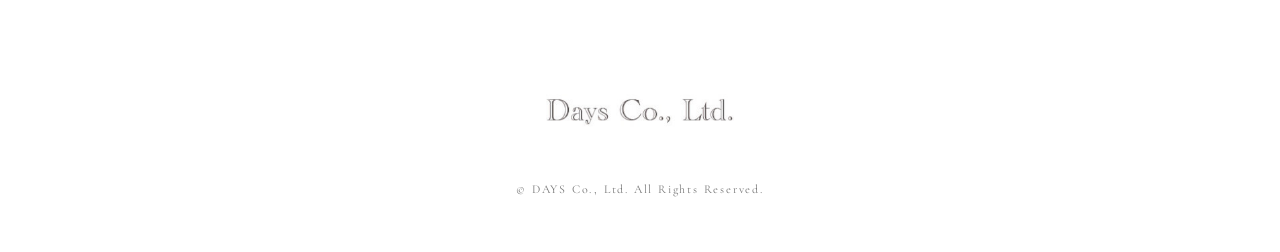
==== commit 9b71dc10: "画像修正" ====
--- a/index.html
+++ b/index.html
@@ -152,44 +152,117 @@
         }
 
         /* -------------------------
-        Hero Section（黒背景×白文字）
+        Hero Section（完成版）
         ------------------------- */
         .hero {
-            height: 70vh;
-            min-height: 450px;
+            height: 85vh;
+            min-height: 560px;
+            position: relative;
             display: flex;
-            flex-direction: column;
-            justify-content: center;
+            align-items: center; /* 垂直中央に配置 */
+            background-color: #f7f3ed; /* 温かみのある生成り色 */
+            color: #8c2323; /* 深みのあるエンジ色 */
+            padding: 80px 6%;
+            box-sizing: border-box;
+            overflow: hidden;
+        }
+
+        .hero-container {
+            width: 100%;
+            max-width: 1200px;
+            margin: 0 auto;
+            display: flex;
+            justify-content: space-between;
             align-items: center;
-            text-align: center;
-            background-color: #121212; /* 深みのあるモダンな黒 */
-            padding: 120px 5% 80px;
-            box-sizing: border-box;
-        }
-
-        .hero-content {
-            max-width: 800px;
-        }
-
-        .hero h2 {
+            gap: 60px;
+        }
+
+        /* 左側：テキストブロック */
+        .hero-left {
+            flex: 1.2;
+        }
+
+        /* 英語タイトル（サイズ抑えめ・上品な字間） */
+        .hero-title-en {
+            font-family: var(--font-en);
+            font-size: clamp(1.6rem, 2.8vw, 2.8rem);
+            font-weight: 300;
+            line-height: 1.2;
+            margin: 0 0 24px 0;
+            color: #8c2323;
+            letter-spacing: 0.05em;
+        }
+
+        /* 日本語サブテキスト */
+        .hero-title-jp {
             font-family: var(--font-serif);
-            font-size: 1.6rem;
-            font-weight: 300; /* 繊細で綺麗なラインを意識 */
-            line-height: 2.4;
-            letter-spacing: 0.14em; /* 余白を広げて上品に */
-            color: #ffffff; /* 白文字 */
+            font-size: clamp(0.85rem, 1vw, 1rem);
+            font-weight: 400;
+            line-height: 2.0;
+            letter-spacing: 0.12em;
             margin: 0;
-        }
-
-        /* スマホ対応 */
+            color: #8c2323;
+            opacity: 0.9;
+        }
+
+        /* 右側：生地ビジュアルエリア */
+        .hero-right {
+            flex: 0.8;
+            display: flex;
+            justify-content: flex-end;
+        }
+
+        .hero-image-wrapper {
+            width: 100%;
+            max-width: 360px;
+            aspect-ratio: 3 / 4; /* 縦長比率 */
+            overflow: hidden;
+            border-radius: 2px;
+        }
+
+        .hero-fabric-img {
+            width: 100%;
+            height: 100%;
+            object-fit: cover;
+            display: block;
+        }
+
+        /* スマホ表示対応（768px以下） */
         @media (max-width: 768px) {
             .hero {
                 height: auto;
-                padding: 140px 5% 80px;
+                min-height: auto;
+                padding: 100px 5% 60px;
             }
-            .hero h2 {
-                font-size: 1.2rem;
-                line-height: 2.1;
+
+            .hero-container {
+                flex-direction: column;
+                align-items: flex-start;
+                gap: 40px;
+            }
+
+            .hero-left {
+                width: 100%;
+            }
+
+            .hero-right {
+                width: 100%;
+            }
+
+            .hero-image-wrapper {
+                max-width: 100%;
+                aspect-ratio: 4 / 3; /* スマホでは横長配置に切り替え */
+            }
+
+            .hero-title-en {
+                font-size: 2.0rem;
+                line-height: 1.2;
+                margin-bottom: 20px;
+            }
+
+            .hero-title-jp {
+                font-size: 0.9rem;
+                line-height: 1.9;
             }
         }
 
@@ -459,11 +532,25 @@
 
     <!-- ファーストビュー（ヒーローセクション） -->
     <section class="hero">
-        <div class="hero-content">
-            <h2 class="fade-up is-active">
-                「作りたい」を叶える、丁寧なモノづくり。<br>
-                アパレルOEM・ODMのパートナー。
-            </h2>
+        <div class="hero-container">
+            <!-- 左側：メッセージエリア（英語＋日本語） -->
+            <div class="hero-left">
+                <h2 class="hero-title-en">
+                    MAKE GOOD DAYS,<br>
+                    MAKE GOOD CLOTHES.
+                </h2>
+                <p class="hero-title-jp">
+                    「作りたい」を叶える、丁寧なモノづくり。<br>
+                    アパレルOEM・ODMのパートナー。
+                </p>
+            </div>
+            
+            <!-- 右側：生地イメージ写真エリア -->
+            <div class="hero-right">
+                <div class="hero-image-wrapper">
+                    <img src="fabric.jpg" alt="トルソー" class="hero-fabric-img">
+                </div>
+            </div>
         </div>
     </section>
 
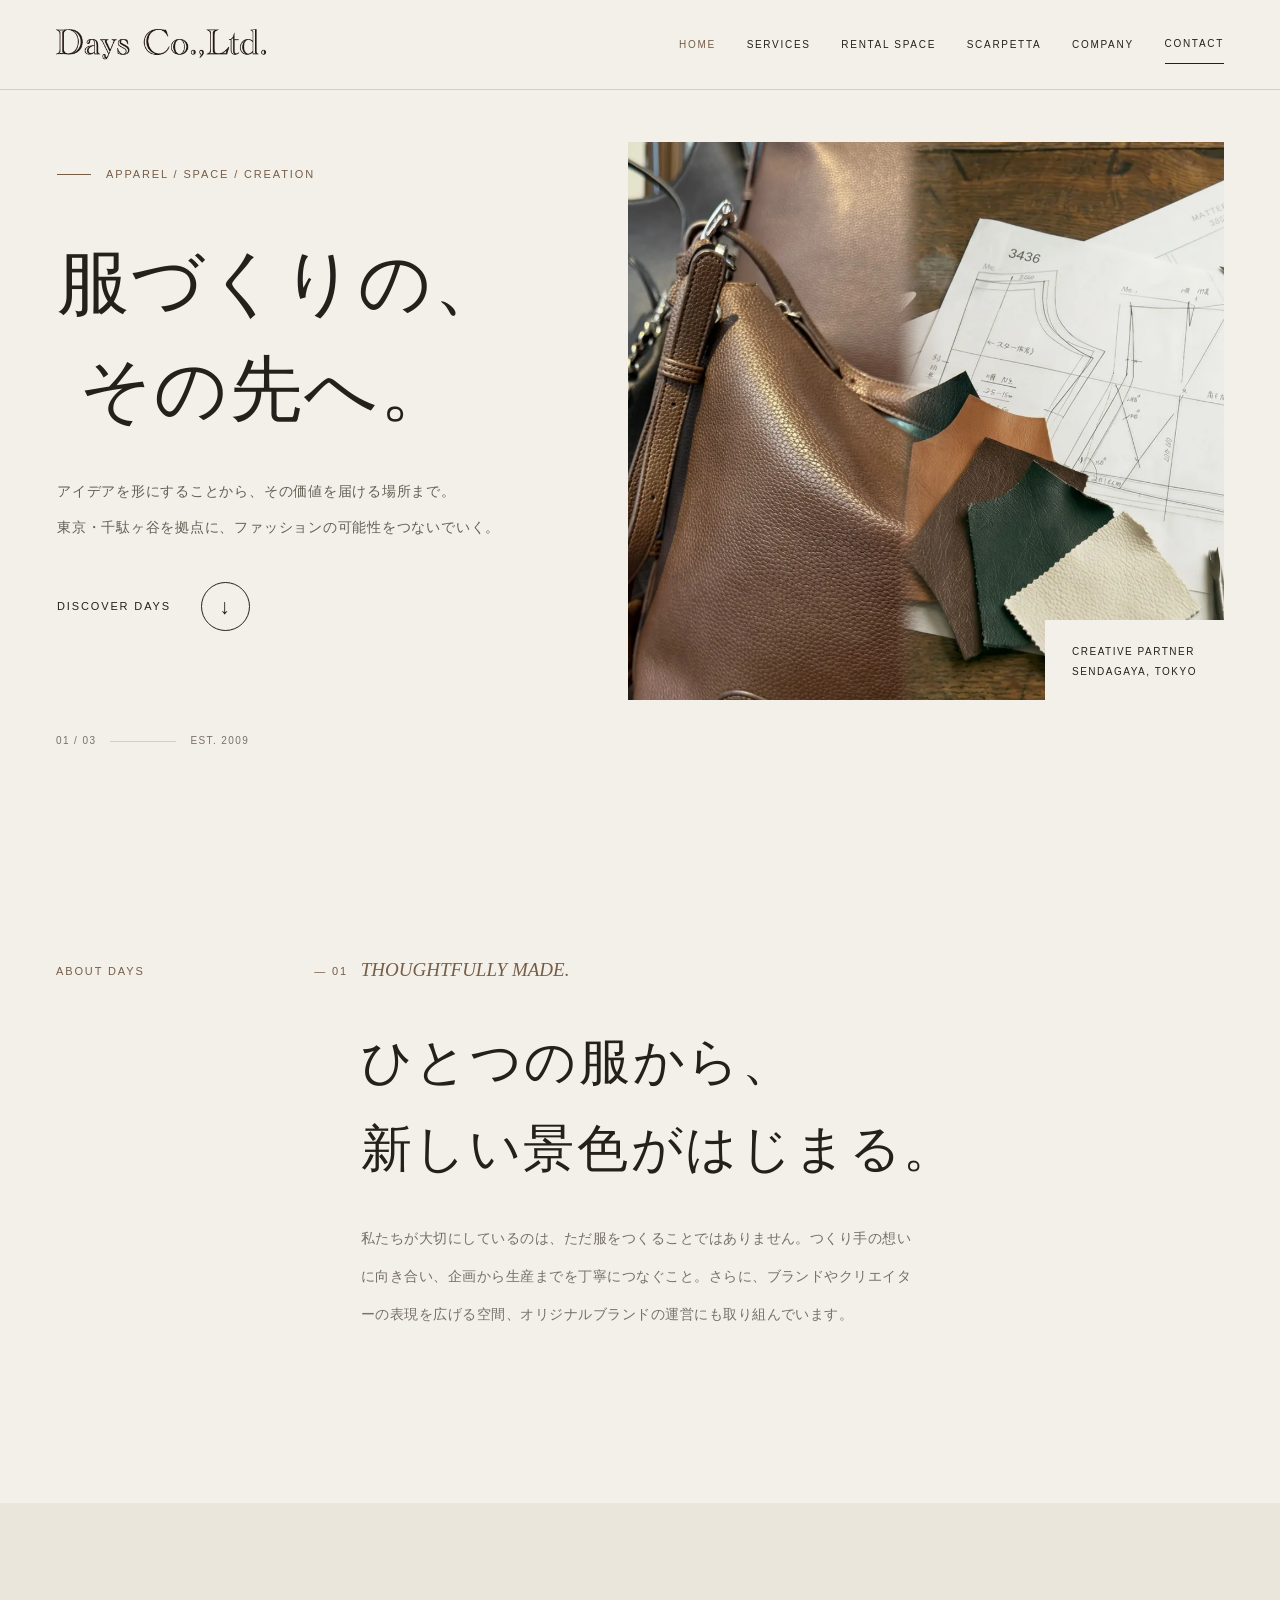
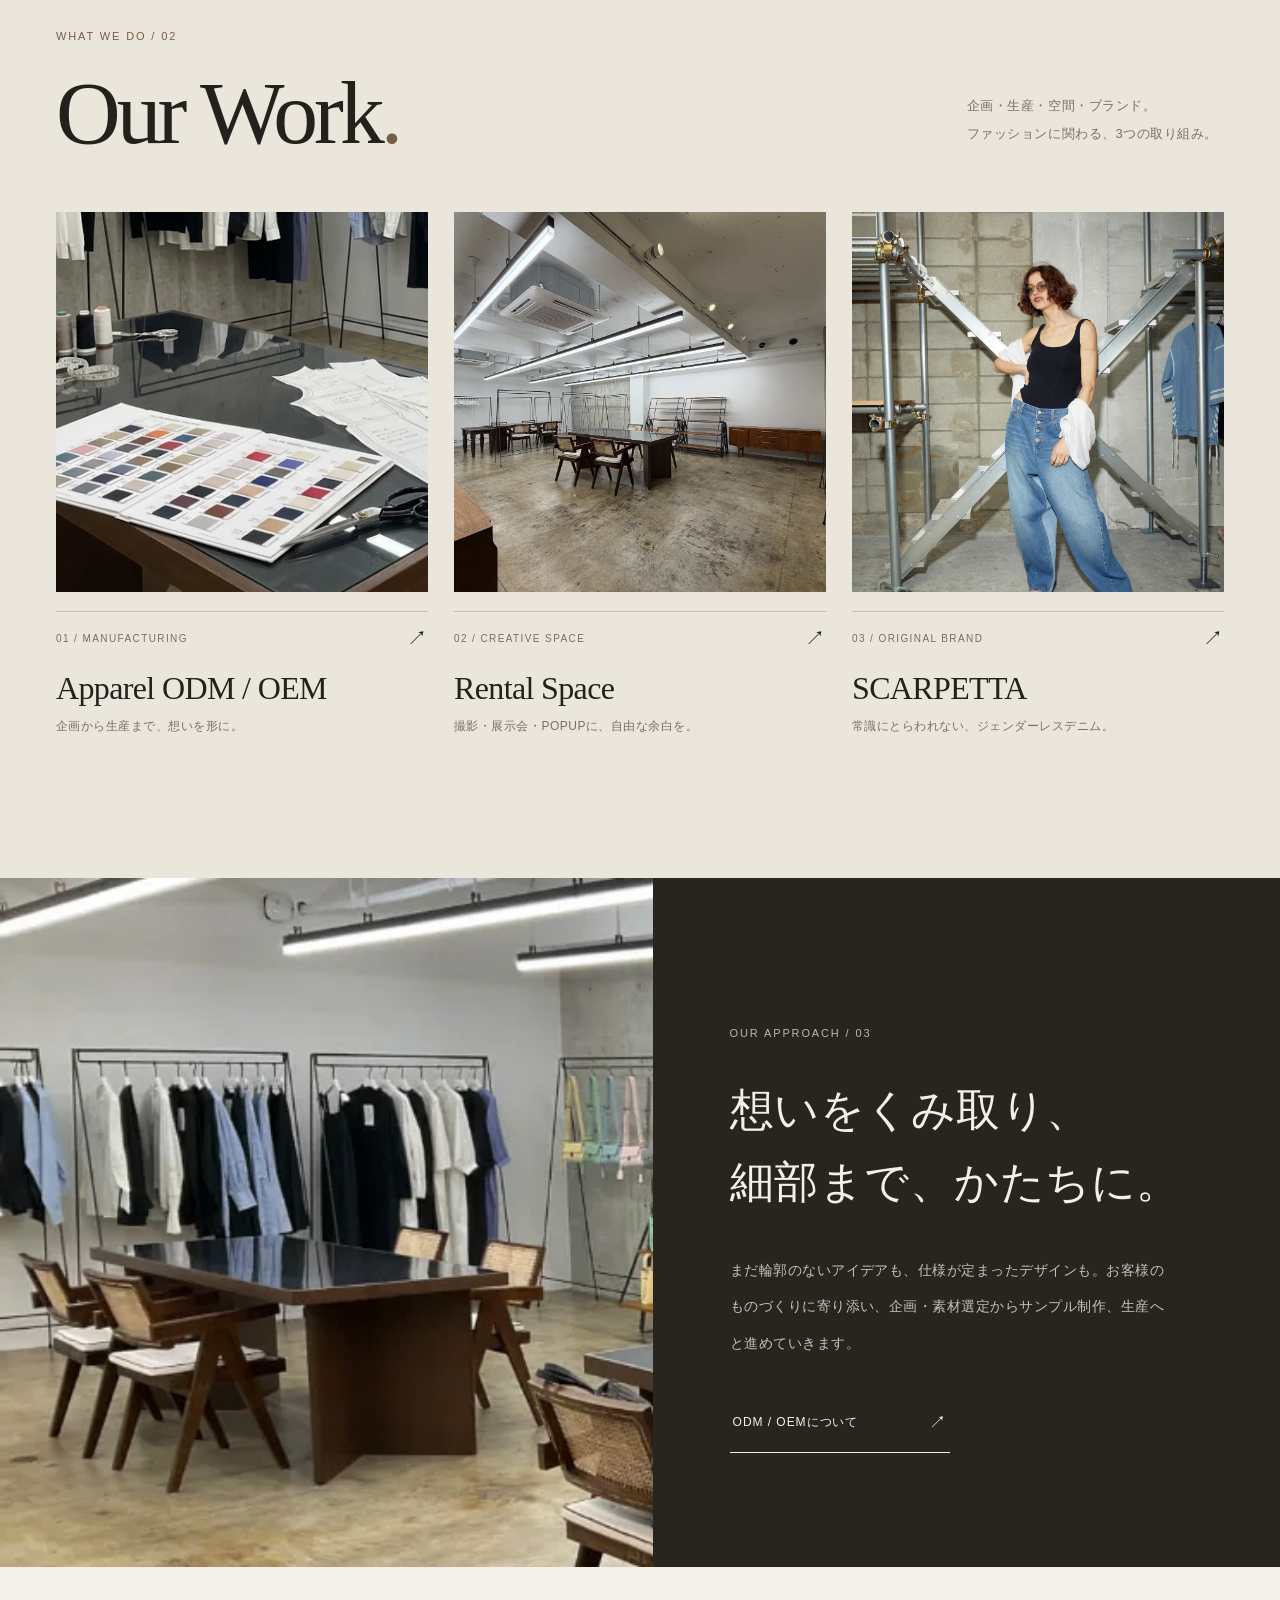
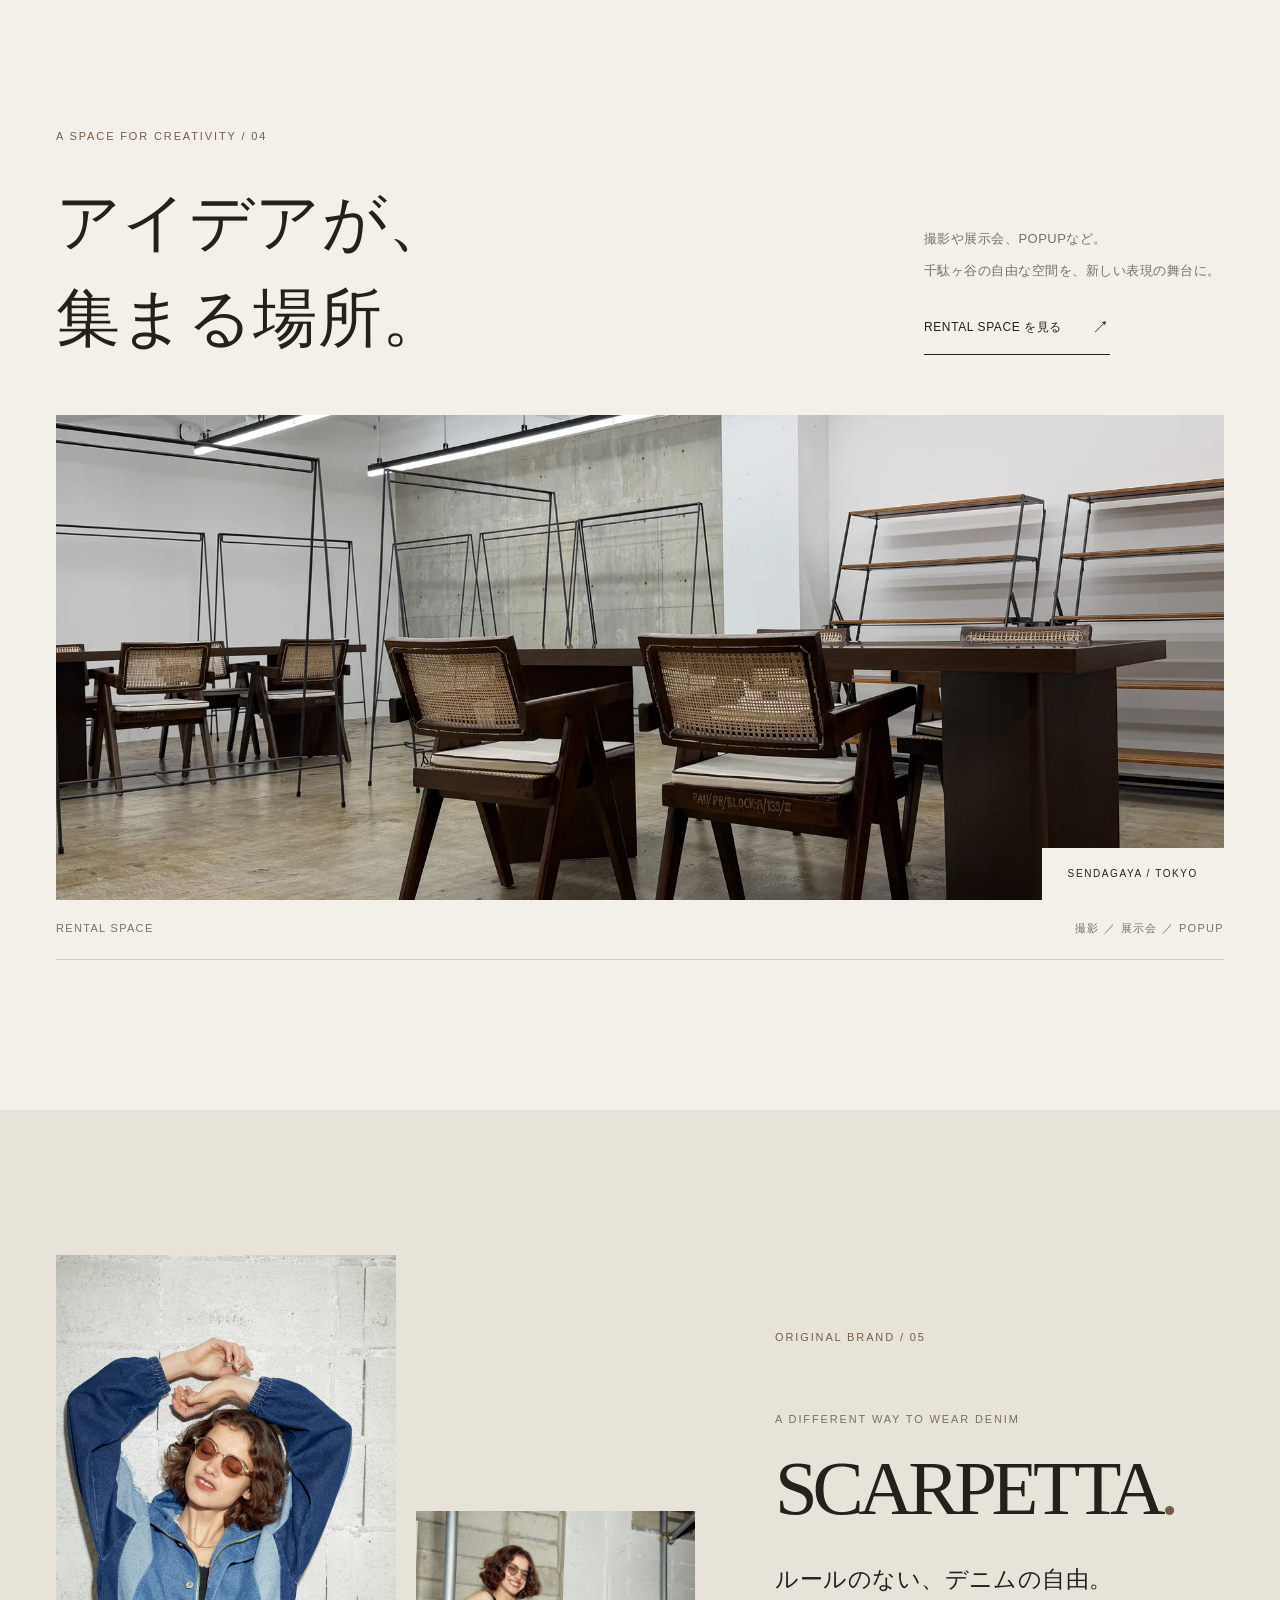
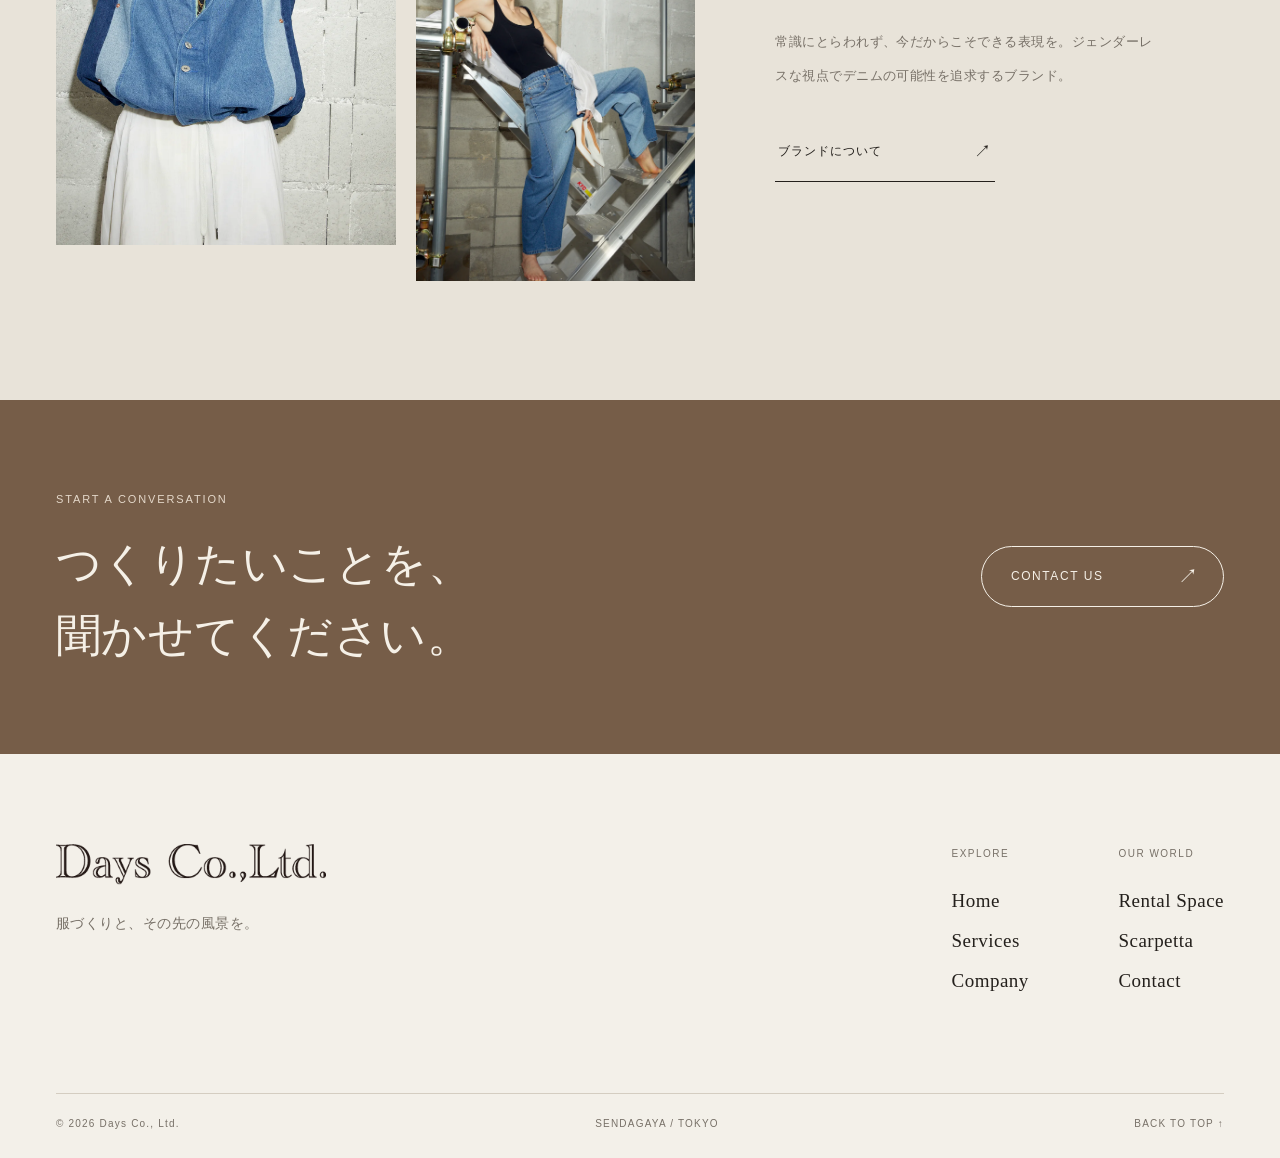
==== commit 9defe7eb: "DAYS website redesign v2.1" ====
--- a/index.html
+++ b/index.html
@@ -1,723 +1,48 @@
-<!DOCTYPE html>
-<html lang="ja">
-<head>
-    <meta charset="UTF-8">
-    <meta name="viewport" content="width=device-width, initial-scale=1.0">
-    <title>株式会社デイズ | アパレルOEM・ODM</title>
-    <!-- フォントの読み込み -->
-    <link rel="preconnect" href="https://fonts.googleapis.com">
-    <link rel="preconnect" href="https://fonts.gstatic.com" crossorigin>
-    <link href="https://fonts.googleapis.com/css2?family=Cormorant+Garamond:wght@300;400;500&family=Noto+Sans+JP:wght@300;400;500&family=Noto+Serif+JP:wght@300;400;500&display=swap" rel="stylesheet">
-    <style>
-        /* -------------------------
-           Base Styles & Variables
-        ------------------------- */
-        :root {
-            --color-text-main: #333333;
-            --color-text-light: #777777;
-            --color-bg-base: #ffffff;
-            --color-bg-sub: #faf9f7;
-            --color-border: #e8e4df;
-            --color-accent-warm: #d4c4b7;
-            --font-sans: 'Noto Sans JP', sans-serif;
-            --font-serif: 'Noto Serif JP', serif;
-            --font-en: 'Cormorant Garamond', serif;
-        }
-
-        body {
-            font-family: var(--font-sans);
-            margin: 0;
-            padding: 0;
-            color: var(--color-text-main);
-            background-color: var(--color-bg-base);
-            line-height: 1.8;
-            letter-spacing: 0.08em;
-            overflow-x: hidden;
-        }
-
-        a {
-            text-decoration: none;
-            color: inherit;
-            transition: color 0.3s ease, opacity 0.3s ease;
-        }
-
-        a:hover {
-            opacity: 0.6;
-        }
-
-        /* -------------------------
-           Animation Classes
-        ------------------------- */
-        .fade-up {
-            opacity: 0;
-            transform: translateY(30px);
-            transition: opacity 1s cubic-bezier(0.215, 0.61, 0.355, 1), transform 1s cubic-bezier(0.215, 0.61, 0.355, 1);
-        }
-        
-        .fade-up.is-active {
-            opacity: 1;
-            transform: translateY(0);
-        }
-
-        .delay-1 { transition-delay: 0.2s; }
-        .delay-2 { transition-delay: 0.4s; }
-
-        .reveal-img {
-            position: relative;
-            overflow: hidden;
-        }
-        
-        .reveal-img::after {
-            content: '';
-            position: absolute;
-            top: 0;
-            left: 0;
-            width: 100%;
-            height: 100%;
-            background-color: var(--color-bg-base);
-            transform-origin: right;
-            transition: transform 1.2s cubic-bezier(0.86, 0, 0.07, 1);
-            z-index: 2;
-        }
-
-        .reveal-img.is-active::after {
-            transform: scaleX(0);
-        }
-
-        .reveal-img img {
-            width: 100%;
-            height: 100%;
-            object-fit: cover;
-            transform: scale(1.1);
-            transition: transform 1.5s ease-out;
-        }
-
-        .reveal-img.is-active img {
-            transform: scale(1);
-        }
-
-        /* -------------------------
-           Header
-        ------------------------- */
-        header {
-            position: fixed;
-            top: 0;
-            width: 100%;
-            background-color: #ffffff;
-            backdrop-filter: blur(10px);
-            display: flex;
-            justify-content: space-between;
-            align-items: center;
-            padding: 20px 5%;
-            box-sizing: border-box;
-            z-index: 1000;
-            transition: all 0.3s ease;
-        }
-
-        header.scrolled {
-            padding: 12px 5%;
-            background-color: #ffffff;
-            box-shadow: 0 1px 0 rgba(0,0,0,0.05);
-        }
-
-        header h1 {
-            margin: 0;
-            display: flex;
-            align-items: center;
-        }
-
-        .header-logo {
-            height: 28px;
-            width: auto;
-            object-fit: contain;
-            transition: height 0.3s ease;
-        }
-
-        header.scrolled .header-logo {
-            height: 24px;
-        }
-
-        nav {
-            display: flex;
-            gap: 40px;
-        }
-
-        nav a {
-            font-size: 0.85rem;
-            font-family: var(--font-en);
-            font-weight: 500;
-            letter-spacing: 0.1em;
-            text-transform: uppercase;
-            color: var(--color-text-main);
-        }
-
-        /* -------------------------
-        Hero Section（完成版）
-        ------------------------- */
-        .hero {
-            height: 85vh;
-            min-height: 560px;
-            position: relative;
-            display: flex;
-            align-items: center; /* 垂直中央に配置 */
-            background-color: #f7f3ed; /* 温かみのある生成り色 */
-            color: #8c2323; /* 深みのあるエンジ色 */
-            padding: 80px 6%;
-            box-sizing: border-box;
-            overflow: hidden;
-        }
-
-        .hero-container {
-            width: 100%;
-            max-width: 1200px;
-            margin: 0 auto;
-            display: flex;
-            justify-content: space-between;
-            align-items: center;
-            gap: 60px;
-        }
-
-        /* 左側：テキストブロック */
-        .hero-left {
-            flex: 1.2;
-        }
-
-        /* 英語タイトル（サイズ抑えめ・上品な字間） */
-        .hero-title-en {
-            font-family: var(--font-en);
-            font-size: clamp(1.6rem, 2.8vw, 2.8rem);
-            font-weight: 300;
-            line-height: 1.2;
-            margin: 0 0 24px 0;
-            color: #8c2323;
-            letter-spacing: 0.05em;
-        }
-
-        /* 日本語サブテキスト */
-        .hero-title-jp {
-            font-family: var(--font-serif);
-            font-size: clamp(0.85rem, 1vw, 1rem);
-            font-weight: 400;
-            line-height: 2.0;
-            letter-spacing: 0.12em;
-            margin: 0;
-            color: #8c2323;
-            opacity: 0.9;
-        }
-
-        /* 右側：生地ビジュアルエリア */
-        .hero-right {
-            flex: 0.8;
-            display: flex;
-            justify-content: flex-end;
-        }
-
-        .hero-image-wrapper {
-            width: 100%;
-            max-width: 360px;
-            aspect-ratio: 3 / 4; /* 縦長比率 */
-            overflow: hidden;
-            border-radius: 2px;
-        }
-
-        .hero-fabric-img {
-            width: 100%;
-            height: 100%;
-            object-fit: cover;
-            display: block;
-        }
-
-        /* スマホ表示対応（768px以下） */
-        @media (max-width: 768px) {
-            .hero {
-                height: auto;
-                min-height: auto;
-                padding: 100px 5% 60px;
-            }
-
-            .hero-container {
-                flex-direction: column;
-                align-items: flex-start;
-                gap: 40px;
-            }
-
-            .hero-left {
-                width: 100%;
-            }
-
-            .hero-right {
-                width: 100%;
-            }
-
-            .hero-image-wrapper {
-                max-width: 100%;
-                aspect-ratio: 4 / 3; /* スマホでは横長配置に切り替え */
-            }
-
-            .hero-title-en {
-                font-size: 2.0rem;
-                line-height: 1.2;
-                margin-bottom: 20px;
-            }
-
-            .hero-title-jp {
-                font-size: 0.9rem;
-                line-height: 1.9;
-            }
-        }
-
-        /* -------------------------
-           Section Common
-        ------------------------- */
-        .section {
-            padding: 140px 5%;
-            max-width: 1100px;
-            margin: 0 auto;
-        }
-
-        .section-title {
-            font-family: var(--font-en);
-            font-size: 2.5rem;
-            font-weight: 300;
-            letter-spacing: 0.2em;
-            margin-bottom: 90px;
-            text-align: center;
-            color: var(--color-text-main);
-            position: relative;
-            padding-bottom: 20px;
-        }
-        
-        .section-title::after {
-            content: '';
-            position: absolute;
-            bottom: 0;
-            left: 50%;
-            transform: translateX(-50%);
-            width: 30px;
-            height: 1px;
-            background-color: var(--color-accent-warm);
-        }
-
-        /* -------------------------
-           Services
-        ------------------------- */
-        .service-block {
-            display: flex;
-            align-items: center;
-            gap: 8%;
-            margin-bottom: 140px;
-        }
-
-        .service-block:nth-child(even) {
-            flex-direction: row-reverse;
-        }
-
-        .service-img-wrap {
-            flex: 1.2;
-            aspect-ratio: 4 / 5;
-            box-shadow: 0 20px 40px rgba(0,0,0,0.05);
-        }
-
-        .service-text {
-            flex: 1;
-        }
-
-        .service-text h3 {
-            font-family: var(--font-en);
-            font-size: 1.8rem;
-            font-weight: 400;
-            letter-spacing: 0.15em;
-            margin-bottom: 20px;
-            color: var(--color-text-main);
-        }
-
-        .service-text .sub-title {
-            display: block;
-            font-family: var(--font-serif);
-            font-size: 1.1rem;
-            margin-bottom: 30px;
-            color: var(--color-text-light);
-            font-weight: 400;
-        }
-
-        .service-text p {
-            font-size: 0.9rem;
-            color: var(--color-text-light);
-            text-align: justify;
-            line-height: 2.2;
-        }
-
-        /* -------------------------
-           Company
-        ------------------------- */
-        .company-wrapper {
-            background-color: var(--color-bg-sub);
-            padding: 120px 5%;
-            border-top: 1px solid var(--color-border);
-            border-bottom: 1px solid var(--color-border);
-        }
-
-        .company-table {
-            width: 100%;
-            max-width: 800px;
-            margin: 0 auto;
-            border-collapse: collapse;
-        }
-
-        .company-table th, 
-        .company-table td {
-            padding: 25px 15px;
-            border-bottom: 1px solid var(--color-border);
-            text-align: left;
-            font-size: 0.95rem;
-        }
-
-        .company-table th {
-            width: 35%;
-            font-family: var(--font-serif);
-            font-weight: 400;
-            color: var(--color-text-light);
-        }
-
-        .company-table tr:first-child th,
-        .company-table tr:first-child td {
-            border-top: 1px solid var(--color-border);
-        }
-
-        /* -------------------------
-           Contact
-        ------------------------- */
-        .contact-wrap {
-            max-width: 650px;
-            margin: 0 auto;
-        }
-
-        .contact-intro {
-            text-align: center;
-            margin-bottom: 70px;
-            font-family: var(--font-serif);
-            color: var(--color-text-light);
-            font-size: 1rem;
-            line-height: 2;
-        }
-
-        .form-group {
-            margin-bottom: 45px;
-        }
-
-        .form-group label {
-            display: block;
-            margin-bottom: 12px;
-            font-size: 0.8rem;
-            font-family: var(--font-en);
-            color: var(--color-text-light);
-            letter-spacing: 0.15em;
-            text-transform: uppercase;
-        }
-
-        .form-group input,
-        .form-group textarea {
-            width: 100%;
-            padding: 12px 0;
-            border: none;
-            border-bottom: 1px solid var(--color-border);
-            background-color: transparent;
-            font-family: var(--font-serif);
-            font-size: 1rem;
-            box-sizing: border-box;
-            transition: border-color 0.3s, background-color 0.3s;
-            border-radius: 0;
-        }
-
-        .form-group input:focus,
-        .form-group textarea:focus {
-            outline: none;
-            border-bottom-color: var(--color-accent-warm);
-            background-color: rgba(255, 255, 255, 0.5);
-        }
-
-        .form-group textarea {
-            height: 120px;
-            resize: vertical;
-        }
-
-        .submit-btn {
-            display: block;
-            width: 100%;
-            max-width: 280px;
-            margin: 70px auto 0;
-            padding: 18px;
-            background-color: var(--color-text-main);
-            color: #ffffff;
-            border: 1px solid var(--color-text-main);
-            font-family: var(--font-en);
-            font-size: 0.9rem;
-            letter-spacing: 0.25em;
-            text-transform: uppercase;
-            cursor: pointer;
-            transition: all 0.4s ease;
-        }
-
-        .submit-btn:hover {
-            background-color: transparent;
-            color: var(--color-text-main);
-            border-color: var(--color-text-main);
-        }
-
-        .submit-btn:disabled {
-            opacity: 0.5;
-            cursor: not-allowed;
-        }
-
-        /* -------------------------
-           Footer
-        ------------------------- */
-        footer {
-            text-align: center;
-            padding: 80px 20px 40px;
-            background-color: var(--color-bg-base);
-        }
-
-        .footer-logo {
-            height: 35px;
-            width: auto;
-            object-fit: contain;
-            margin-bottom: 30px;
-            opacity: 0.8;
-        }
-
-        .footer-copyright {
-            font-family: var(--font-en);
-            font-size: 0.75rem;
-            letter-spacing: 0.15em;
-            color: var(--color-text-light);
-        }
-
-        /* -------------------------
-           Responsive
-        ------------------------- */
-        @media (max-width: 768px) {
-            .hero { height: 80vh; }
-            .hero h2 { font-size: 1.3rem; line-height: 2; padding: 0 10px; }
-            .header-logo { height: 22px; }
-            .section { padding: 100px 5%; }
-            .section-title { font-size: 2rem; margin-bottom: 60px; }
-            .service-block, 
-            .service-block:nth-child(even) { flex-direction: column; gap: 40px; margin-bottom: 100px; }
-            .service-img-wrap { width: 100%; aspect-ratio: 3 / 2; }
-            .service-text { padding: 0 10px; }
-            .company-table th, 
-            .company-table td { display: block; width: 100%; padding: 12px 0; border-bottom: none; }
-            .company-table tr:first-child th { border-top: none; }
-            .company-table th { padding-bottom: 5px; font-size: 0.9rem; }
-            .company-table td { padding-top: 0; margin-bottom: 20px; border-bottom: 1px solid var(--color-border); }
-            .company-table tr:last-child td { border-bottom: none; }
-            nav { display: none; }
-        }
-    </style>
-</head>
-<body>
-
-    <!-- ヘッダー -->
-    <header id="header">
-        <h1>
-            <img src="days.jpg" alt="Days Co., Ltd." class="header-logo">
-        </h1>
-        <nav>
-            <a href="#services">Services</a>
-            <a href="#company">Company</a>
-            <a href="#contact">Contact</a>
-        </nav>
-    </header>
-
-    <!-- ファーストビュー（ヒーローセクション） -->
-    <section class="hero">
-        <div class="hero-container">
-            <!-- 左側：メッセージエリア（英語＋日本語） -->
-            <div class="hero-left">
-                <h2 class="hero-title-en">
-                    MAKE GOOD DAYS,<br>
-                    MAKE GOOD CLOTHES.
-                </h2>
-                <p class="hero-title-jp">
-                    「作りたい」を叶える、丁寧なモノづくり。<br>
-                    アパレルOEM・ODMのパートナー。
-                </p>
-            </div>
-            
-            <!-- 右側：生地イメージ写真エリア -->
-            <div class="hero-right">
-                <div class="hero-image-wrapper">
-                    <img src="fabric.jpg" alt="トルソー" class="hero-fabric-img">
-                </div>
-            </div>
-        </div>
-    </section>
-
-    <!-- サービス内容 -->
-    <section id="services" class="section">
-        <h2 class="section-title fade-up">Services</h2>
-        <div class="services-container">
-            <div class="service-block">
-                <div class="service-img-wrap reveal-img">
-                    <img src="oem.png" alt="OEM Production">
-                </div>
-                <div class="service-text fade-up delay-1">
-                    <h3>OEM</h3>
-                    <span class="sub-title">確かな品質で、デザインを形に。</span>
-                    <p>お客様の思い描くデザインや仕様を、正確に形にします。当社独自の生産背景を活かし、緻密なパターンメイキングから縫製まで、細かなご要望やロットのご相談にも柔軟に対応。ブランドのこだわりを損なうことなく、高品質な製品をお届けします。</p>
-                </div>
-            </div>
-
-            <div class="service-block">
-                <div class="service-img-wrap reveal-img">
-                    <img src="odm.png" alt="ODM Planning">
-                </div>
-                <div class="service-text fade-up delay-1">
-                    <h3>ODM</h3>
-                    <span class="sub-title">コンセプトから、共に創り上げる。</span>
-                    <p>ふんわりとしたアイデアやコンセプトの段階からでも、お気軽にご相談ください。デザイン画の作成、トレンドを踏まえた素材やカラーの提案、トワルチェックから最終的な本生産まで。ブランドの描く世界観を具現化するため、トータルでディレクション・進行いたします。</p>
-                </div>
-            </div>
-        </div>
-    </section>
-
-    <!-- 会社概要 -->
-    <div class="company-wrapper">
-        <section id="company" class="section" style="padding: 0;">
-            <h2 class="section-title fade-up">Company</h2>
-            <table class="company-table fade-up delay-1">
-                <tr>
-                    <th>会社名</th>
-                    <td>株式会社デイズ</td>
-                </tr>
-                <tr>
-                    <th>事業内容</th>
-                    <td>アパレル製品のOEM・ODM生産 / 企画・デザイン</td>
-                </tr>
-                <tr>
-                    <th>所在地</th>
-                    <td>
-                        〒151-0051<br>
-                        東京都渋谷区千駄ヶ谷1-9-6 K&Kビル2F
-                    </td>
-                </tr>
-            </table>
-        </section>
-    </div>
-
-    <!-- お問い合わせ -->
-    <section id="contact" class="section">
-        <h2 class="section-title fade-up">Contact</h2>
-        <div class="contact-wrap">
-            <p class="contact-intro fade-up delay-1">服作りに関するご相談や、お見積もりのご依頼など<br>お気軽にお問い合わせください。</p>
-            
-            <!-- 変更点：id="contactForm" を付与し、onsubmit を削除 -->
-            <form id="contactForm" class="fade-up delay-2">
-                <div class="form-group">
-                    <label for="name">Name / Company</label>
-                    <input type="text" id="name" name="name" required placeholder="お名前 / 貴社名">
-                </div>
-                <div class="form-group">
-                    <label for="email">Email</label>
-                    <input type="email" id="email" name="email" required placeholder="mail@example.com">
-                </div>
-                <div class="form-group">
-                    <label for="message">Message</label>
-                    <textarea id="message" name="message" required placeholder="ご相談内容やご質問をご記入ください。"></textarea>
-                </div>
-                <button type="submit" id="submitBtn" class="submit-btn">Send Message</button>
-            </form>
-        </div>
-    </section>
-
-    <!-- フッター -->
-    <footer>
-        <img src="days.jpg" alt="Days Co., Ltd." class="footer-logo">
-        <p class="footer-copyright">&copy; DAYS Co., Ltd. All Rights Reserved.</p>
-    </footer>
-
-    <script>
-        // 1. スムーススクロール
-        document.querySelectorAll('a[href^="#"]').forEach(anchor => {
-            anchor.addEventListener('click', function (e) {
-                e.preventDefault();
-                const targetId = this.getAttribute('href');
-                const targetElement = document.querySelector(targetId);
-                
-                if (targetElement) {
-                    const headerHeight = document.querySelector('header').offsetHeight;
-                    const targetPosition = targetElement.getBoundingClientRect().top + window.pageYOffset - headerHeight;
-                    
-                    window.scrollTo({
-                        top: targetPosition,
-                        behavior: 'smooth'
-                    });
-                }
-            });
-        });
-
-        // 2. ヘッダーのスクロール時のスタイル変更
-        window.addEventListener('scroll', () => {
-            const header = document.getElementById('header');
-            if (window.scrollY > 50) {
-                header.classList.add('scrolled');
-            } else {
-                header.classList.remove('scrolled');
-            }
-        });
-
-        // 3. スクロール連動アニメーション
-        const observerOptions = {
-            root: null,
-            rootMargin: '0px',
-            threshold: 0.15
-        };
-
-        const observer = new IntersectionObserver((entries, observer) => {
-            entries.forEach(entry => {
-                if (entry.isIntersecting) {
-                    entry.target.classList.add('is-active');
-                    observer.unobserve(entry.target);
-                }
-            });
-        }, observerOptions);
-
-        const fadeUpElements = document.querySelectorAll('.fade-up:not(.is-active)');
-        fadeUpElements.forEach(el => observer.observe(el));
-
-        const revealElements = document.querySelectorAll('.reveal-img');
-        revealElements.forEach(el => observer.observe(el));
-
-
-        // 4. GASへの問い合わせ送信処理（★新規追加）
-        const GAS_URL = "https://script.google.com/macros/s/AKfycbzFj8AtuJKo5u8f3at5CemGUdp6-1RD-b7n9FCjeIm4bmPXmuFiBCt3z5m8j4sRmQgwfA/exec"; // ★デプロイしたGASの「ウェブアプリURL」に差し替えてください
-
-        document.getElementById('contactForm').addEventListener('submit', function(e) {
-            e.preventDefault();
-            
-            const btn = document.getElementById('submitBtn');
-            btn.disabled = true;
-            btn.textContent = 'SENDING...';
-
-            fetch(GAS_URL, {
-                method: 'POST',
-                body: new FormData(this)
-            })
-            .then(response => response.json())
-            .then(data => {
-                alert('お問い合わせを受け付けました。ご連絡ありがとうございます。');
-                document.getElementById('contactForm').reset();
-            })
-            .catch(error => {
-                alert('送信に失敗しました。お手数ですが時間をおいて再度お試しください。');
-                console.error('Error:', error);
-            })
-            .finally(() => {
-                btn.disabled = false;
-                btn.textContent = 'SEND MESSAGE';
-            });
-        });
-    </script>
-</body>
-</html>+<!doctype html>
+<html lang="ja"><head><meta charset="utf-8"><meta name="viewport" content="width=device-width, initial-scale=1"><meta name="format-detection" content="telephone=no">
+<title>株式会社デイズ | アパレルODM・OEM・レンタルスペース・SCARPETTA</title><meta name="description" content="東京・千駄ヶ谷の株式会社デイズ。アパレルODM・OEMの企画・生産、撮影・展示会・POPUP向けレンタルスペース、デニムブランドSCARPETTAを展開。">
+<link rel="canonical" href="https://days-co-ltd.net/"><meta property="og:type" content="website"><meta property="og:title" content="株式会社デイズ | アパレルODM・OEM・レンタルスペース・SCARPETTA"><meta property="og:description" content="東京・千駄ヶ谷の株式会社デイズ。アパレルODM・OEMの企画・生産、撮影・展示会・POPUP向けレンタルスペース、デニムブランドSCARPETTAを展開。"><meta property="og:url" content="https://days-co-ltd.net/"><meta property="og:image" content="https://days-co-ltd.net/assets/hero-work.webp"><meta name="twitter:card" content="summary_large_image">
+<meta name="theme-color" content="#f3f0e9"><link rel="icon" href="assets/favicon.png" type="image/png"><link rel="stylesheet" href="css/site.css?v=2.1"><script defer src="js/site.js?v=2.1"></script>
+<script type="application/ld+json">{"@context":"https://schema.org","@type":"Organization","name":"株式会社デイズ","alternateName":"Days Co., Ltd.","url":"https://days-co-ltd.net/","logo":"https://days-co-ltd.net/assets/days-wordmark.png","telephone":"+81-3-6440-9021","address":{"@type":"PostalAddress","postalCode":"151-0051","addressCountry":"JP","addressRegion":"東京都","addressLocality":"渋谷区","streetAddress":"千駄ヶ谷1-9-6 K&Kビル2F"}}</script>
+<!-- Existing GA4 measurement retained from the live DAYS website -->
+<script async src="https://www.googletagmanager.com/gtag/js?id=G-LNLKGRNQJP"></script>
+<script>
+  window.dataLayer=window.dataLayer||[];
+  function gtag(){dataLayer.push(arguments);}
+  gtag('js',new Date());
+  gtag('config','G-LNLKGRNQJP');
+</script>
+</head><body><header class="site-header" id="top">
+ <div class="header-inner">
+   <a href="index.html" class="logo-link" aria-label="Days Co., Ltd. トップへ"><img src="assets/days-wordmark.png" alt="Days Co., Ltd." width="360" height="54"></a>
+   <nav class="desktop-nav" aria-label="メインナビゲーション"><a href="index.html" aria-current="page">HOME</a><a href="index.html#services" >SERVICES</a><a href="rental-space.html" >RENTAL SPACE</a><a href="scarpetta.html" >SCARPETTA</a><a href="company.html" >COMPANY</a><a href="contact.html" >CONTACT</a></nav>
+   <button class="menu-toggle" type="button" aria-label="メニューを開く" aria-controls="mobile-nav" aria-expanded="false"><span></span><span></span></button>
+ </div>
+ <nav id="mobile-nav" class="mobile-nav" aria-label="モバイルナビゲーション" inert><a href="index.html" aria-current="page">HOME</a><a href="index.html#services" >SERVICES</a><a href="rental-space.html" >RENTAL SPACE</a><a href="scarpetta.html" >SCARPETTA</a><a href="company.html" >COMPANY</a><a href="contact.html" >CONTACT</a></nav>
+</header><main id="main">
+<section class="home-hero wrap">
+ <div class="hero-copy"><div class="eyebrow"><span class="rule"></span> APPAREL / SPACE / CREATION</div>
+  <h1>服づくりの、<br><em>その先へ。</em></h1><p class="hero-lead">アイデアを形にすることから、その価値を届ける場所まで。<br>東京・千駄ヶ谷を拠点に、ファッションの可能性をつないでいく。</p>
+  <a href="#about" class="round-arrow-link"><span>DISCOVER DAYS</span><span class="circle-arrow">↓</span></a>
+ </div>
+ <div class="hero-visual"><img src="assets/hero-work.webp" alt="素材と服づくりの制作風景" width="1800" height="1012" fetchpriority="high"><div class="hero-image-note">CREATIVE PARTNER<br>SENDAGAYA, TOKYO</div></div>
+ <div class="hero-index"><span>01 / 03</span><span class="hero-line"></span><span>EST. 2009</span></div>
+</section>
+<section class="statement-section" id="about"><div class="wrap statement-grid"><div class="side-label">ABOUT DAYS <span>— 01</span></div><div class="statement-body reveal"><p class="statement-kicker">THOUGHTFULLY MADE.</p><h2>ひとつの服から、<br>新しい景色がはじまる。</h2><p>私たちが大切にしているのは、ただ服をつくることではありません。つくり手の想いに向き合い、企画から生産までを丁寧につなぐこと。さらに、ブランドやクリエイターの表現を広げる空間、オリジナルブランドの運営にも取り組んでいます。</p></div></div></section>
+<section class="service-section" id="services"><div class="wrap"><div class="section-heading"><div><p class="eyebrow">WHAT WE DO / 02</p><h2 class="display-title">Our Work<span class="display-dot">.</span></h2></div><p class="section-desc">企画・生産・空間・ブランド。<br>ファッションに関わる、3つの取り組み。</p></div>
+<div class="service-grid">
+ <a class="service-card service-card-first reveal" href="company.html#production"><div class="service-image image-zoom"><img src="assets/work-oem.webp" alt="アパレルOEM・ODMの企画・生産の現場" loading="lazy"></div><div class="service-meta"><span>01 / MANUFACTURING</span><span>↗</span></div><h3>Apparel ODM / OEM</h3><p>企画から生産まで、想いを形に。</p></a>
+ <a class="service-card service-card-second reveal" href="rental-space.html"><div class="service-image image-zoom"><img src="assets/rental-01.webp" alt="千駄ヶ谷のレンタルスペース" loading="lazy"></div><div class="service-meta"><span>02 / CREATIVE SPACE</span><span>↗</span></div><h3>Rental Space</h3><p>撮影・展示会・POPUPに、自由な余白を。</p></a>
+ <a class="service-card service-card-third reveal" href="scarpetta.html"><div class="service-image image-zoom"><img src="assets/scarpetta-02.webp" alt="SCARPETTAのデニムスタイリング" loading="lazy"></div><div class="service-meta"><span>03 / ORIGINAL BRAND</span><span>↗</span></div><h3>SCARPETTA</h3><p>常識にとらわれない、ジェンダーレスデニム。</p></a>
+</div></div></section>
+<section class="editorial-block"><div class="editorial-photo"><img src="assets/work-odm.webp" alt="生地や服の企画サンプル" loading="lazy"></div><div class="editorial-content"><span class="eyebrow">OUR APPROACH / 03</span><h2>想いをくみ取り、<br>細部まで、かたちに。</h2><p>まだ輪郭のないアイデアも、仕様が定まったデザインも。お客様のものづくりに寄り添い、企画・素材選定からサンプル制作、生産へと進めていきます。</p><a href="company.html#production" class="outline-link">ODM / OEMについて <span>↗</span></a></div></section>
+<section class="feature-rental wrap"><div class="feature-intro"><p class="eyebrow">A SPACE FOR CREATIVITY / 04</p><h2>アイデアが、<br>集まる場所。</h2><div class="feature-description"><p>撮影や展示会、POPUPなど。<br>千駄ヶ谷の自由な空間を、新しい表現の舞台に。</p><a href="rental-space.html" class="inline-link">RENTAL SPACE を見る <span>↗</span></a></div></div><a href="rental-space.html" class="feature-wide image-zoom"><img src="assets/rental-hero.webp" alt="レンタルスペース全景" loading="lazy"><span class="feature-badge">SENDAGAYA / TOKYO</span></a><div class="feature-footnote"><span>RENTAL SPACE</span><span>撮影 ／ 展示会 ／ POPUP</span></div></section>
+<section class="feature-scarpetta"><div class="wrap scar-feature-grid"><div class="scar-feature-images"><img class="scar-feature-image-a" src="assets/scarpetta-hero.webp" alt="SCARPETTA デニムルック" loading="lazy"><img class="scar-feature-image-b" src="assets/scarpetta-04.webp" alt="SCARPETTA コレクション" loading="lazy"></div><div class="scar-feature-copy"><p class="eyebrow">ORIGINAL BRAND / 05</p><span class="small-num">A DIFFERENT WAY TO WEAR DENIM</span><h2>SCARPETTA<span class="display-dot">.</span></h2><p class="scar-jp">ルールのない、デニムの自由。</p><p>常識にとらわれず、今だからこそできる表現を。ジェンダーレスな視点でデニムの可能性を追求するブランド。</p><a href="scarpetta.html" class="outline-link">ブランドについて <span>↗</span></a></div></div></section>
+<section class="contact-banner"><div class="wrap contact-banner-inner"><div><p class="eyebrow">START A CONVERSATION</p><h2>つくりたいことを、<br>聞かせてください。</h2></div><a href="contact.html" class="pill-link">CONTACT US <span>↗</span></a></div></section>
+</main><footer class="site-footer">
+ <div class="footer-top wrap"><div class="footer-brand"><a href="index.html" class="footer-wordmark"><img src="assets/days-wordmark.png" alt="Days Co., Ltd." width="360" height="54" loading="lazy"></a><p>服づくりと、その先の風景を。</p></div>
+ <div class="footer-links"><div><span class="footer-label">EXPLORE</span><a href="index.html">Home</a><a href="index.html#services">Services</a><a href="company.html">Company</a></div><div><span class="footer-label">OUR WORLD</span><a href="rental-space.html">Rental Space</a><a href="scarpetta.html">Scarpetta</a><a href="contact.html">Contact</a></div></div></div>
+ <div class="footer-bottom wrap"><span>© <span class="current-year">2026</span> Days Co., Ltd.</span><span>SENDAGAYA / TOKYO</span><a href="#top">BACK TO TOP ↑</a></div>
+</footer>
+<div class="lightbox" id="lightbox" role="dialog" aria-modal="true" aria-label="写真を拡大表示" hidden><button class="lightbox-close" type="button" aria-label="拡大表示を閉じる">CLOSE ×</button><img src="" alt=""><span class="lightbox-counter" aria-live="polite"></span><div class="lightbox-arrows"><button type="button" class="lightbox-prev" aria-label="前の写真">←</button><button type="button" class="lightbox-next" aria-label="次の写真">→</button></div></div>
+</body></html>
--- a/css/site.css
+++ b/css/site.css
@@ -0,0 +1,62 @@
+/* DAYS Co., Ltd. — Editorial corporate site. v2.0 */
+:root{--paper:#f3f0e9;--paper2:#ebe6dc;--white:#faf9f5;--ink:#24201c;--muted:#777067;--border:#d4cdc1;--brown:#765d48;--dark:#282520;--serif:Georgia,'Times New Roman','Hiragino Mincho ProN','Yu Mincho',serif;--jpserif:'Yu Mincho','Hiragino Mincho ProN','Noto Serif JP',serif;--sans:'Helvetica Neue',Arial,'Hiragino Kaku Gothic ProN','Yu Gothic',Meiryo,sans-serif;--header-height:90px}
+*{box-sizing:border-box}html{scroll-behavior:smooth;scroll-padding-top:var(--header-height)}body{margin:0;background:var(--paper);color:var(--ink);font-family:var(--sans);font-size:14px;line-height:1.95;letter-spacing:.035em;-webkit-font-smoothing:antialiased}body.menu-open{overflow:hidden}img{display:block;max-width:100%}a{color:inherit;text-decoration:none}button{font:inherit}button,a{-webkit-tap-highlight-color:transparent}button:focus-visible,a:focus-visible{outline:2px solid var(--brown);outline-offset:4px}::selection{background:#d6c5b4;color:var(--ink)}.wrap{width:min(calc(100% - 112px),1320px);margin-inline:auto}main{overflow:hidden}.eyebrow,.side-label,.small-num,.numberline{font-family:Arial,sans-serif;font-size:11px;font-weight:500;line-height:1.6;letter-spacing:.17em}.eyebrow{display:flex;align-items:center;gap:15px;text-transform:uppercase}.eyebrow .rule{width:34px;height:1px;background:currentColor;display:inline-block}.side-label{display:flex;justify-content:space-between;color:var(--brown);padding-top:12px}.display-title{font-family:var(--serif);font-size:clamp(54px,7vw,108px);font-weight:400;line-height:.98;letter-spacing:-.045em;margin:0}.display-dot{color:var(--brown)}.section-heading{display:flex;justify-content:space-between;align-items:end;gap:45px;margin-bottom:55px}.section-heading .eyebrow{margin:0 0 24px;color:var(--brown)}.section-heading.compact{margin-bottom:45px}.section-desc{font-size:13px;line-height:2.2;letter-spacing:.04em;color:var(--muted);margin:0 6px 8px}.text-link{display:inline-flex;justify-content:space-between;align-items:center;gap:30px;border-bottom:1px solid var(--ink);font-size:11px;letter-spacing:.17em;font-weight:500;padding-bottom:9px}.text-arrow{font-size:18px}.image-zoom{display:block;overflow:hidden}.image-zoom img{transition:transform .85s cubic-bezier(.2,.6,.25,1)}a.image-zoom:hover img,.service-card:hover .image-zoom img{transform:scale(1.04)}.outline-link{font-size:12px;letter-spacing:.08em;display:inline-flex;align-items:center;justify-content:space-between;gap:34px;min-width:220px;padding:11px 3px 13px;border-bottom:1px solid currentColor;transition:gap .2s,color .2s}.outline-link:hover,.inline-link:hover{gap:47px;color:var(--brown)}.outline-link span{font-size:17px}.pill-link{display:inline-flex;align-items:center;justify-content:space-between;gap:50px;border:1px solid currentColor;border-radius:100px;padding:18px 23px 18px 29px;font-size:12px;letter-spacing:.13em;min-width:243px;transition:background .2s,color .2s}.pill-link span{font-size:20px;line-height:1}.pill-link:hover{background:var(--paper);color:var(--ink)}.pill-link.dark{border-color:var(--ink);color:var(--ink)}.pill-link.dark:hover{background:var(--ink);color:var(--paper)}
+/* header */
+.site-header{height:var(--header-height);position:relative;z-index:30;background:var(--paper);border-bottom:1px solid var(--border)}.header-inner{max-width:1540px;width:calc(100% - 112px);margin:auto;height:100%;display:flex;justify-content:space-between;align-items:center;gap:40px}.logo-link{display:inline-flex;align-items:center;min-width:205px}.logo-link img{width:210px;height:auto}.desktop-nav{display:flex;align-items:center;gap:clamp(16px,2.4vw,38px)}.desktop-nav a{font-size:10px;letter-spacing:.17em;white-space:nowrap;padding:9px 0;transition:color .2s}.desktop-nav a:hover,.desktop-nav a[aria-current=page]{color:var(--brown)}.desktop-nav a:last-child{border-bottom:1px solid var(--ink)}.menu-toggle{display:none;border:0;background:transparent;width:44px;height:44px;align-items:center;justify-content:center;flex-direction:column;gap:8px;cursor:pointer}.menu-toggle span{height:1px;width:26px;background:var(--ink);transition:transform .3s}.menu-toggle[aria-expanded=true] span:first-child{transform:translateY(4.5px) rotate(45deg)}.menu-toggle[aria-expanded=true] span:last-child{transform:translateY(-4.5px) rotate(-45deg)}.mobile-nav{display:none}
+/* home hero */
+.home-hero{display:grid;grid-template-columns:49% 51%;grid-template-rows:auto 46px;padding-top:52px;padding-bottom:40px;min-height:690px;position:relative}.hero-copy{align-self:center;padding:15px 30px 60px 1px;z-index:1}.hero-copy .eyebrow{margin-bottom:47px;color:var(--brown)}.hero-copy h1{font-family:var(--jpserif);font-weight:400;font-size:clamp(57px,5.65vw,91px);line-height:1.47;letter-spacing:.025em;margin:0 0 31px;white-space:nowrap}.hero-copy h1 em{font-style:normal;padding-left:.3em}.hero-lead{font-size:14px;line-height:2.55;letter-spacing:.055em;color:#655f55;margin:0 0 37px}.round-arrow-link{display:inline-flex;align-items:center;gap:30px;font-size:11px;letter-spacing:.17em}.circle-arrow{border:1px solid var(--ink);width:49px;height:49px;border-radius:50%;display:grid;place-items:center;font-size:21px;line-height:1;transition:transform .2s,background .2s,color .2s}.round-arrow-link:hover .circle-arrow{background:var(--ink);color:white;transform:translate(2px,-2px)}.hero-visual{position:relative;height:558px;overflow:hidden}.hero-visual>img{width:100%;height:100%;object-fit:cover;object-position:center}.hero-image-note{position:absolute;right:0;bottom:0;background:var(--paper);padding:22px 27px 18px;font-family:Arial,sans-serif;letter-spacing:.15em;font-size:10px;line-height:2}.hero-index{grid-column:1/-1;display:flex;align-items:end;gap:14px;color:var(--muted);font-size:10px;letter-spacing:.14em;line-height:1}.hero-line{width:66px;height:1px;background:var(--border);margin-bottom:4px}
+/* statement */
+.statement-section{padding:165px 0 155px}.statement-grid{display:grid;grid-template-columns:25% 75%}.statement-body{padding-left:1vw;max-width:865px}.statement-kicker{margin:0 0 30px;color:var(--brown);font-family:var(--serif);font-size:19px;font-style:italic;letter-spacing:0}.statement-body h2{font-family:var(--jpserif);font-size:clamp(35px,4vw,58px);font-weight:400;line-height:1.7;letter-spacing:.05em;margin:0 0 28px}.statement-body>p:last-child{max-width:560px;color:var(--muted);line-height:2.7;font-size:14px}
+/* services */
+.service-section{padding:125px 0 140px;background:var(--paper2)}.service-grid{display:grid;grid-template-columns:repeat(3,1fr);gap:26px}.service-card{display:block;min-width:0}.service-image{height:380px;background:#d3c9bc}.service-image img{width:100%;height:100%;object-fit:cover}.service-card-first .service-image img{object-position:50% 60%}.service-card-third .service-image img{object-position:50% 40%}.service-meta{display:flex;justify-content:space-between;align-items:center;gap:12px;margin-top:19px;padding-top:7px;color:#766d62;border-top:1px solid #c5bbad;font-size:10px;letter-spacing:.14em}.service-meta span:last-child{font-size:20px;color:var(--ink)}.service-card h3{font-family:var(--serif);font-size:clamp(25px,2.5vw,39px);font-weight:400;line-height:1.2;letter-spacing:-.02em;margin:11px 0 7px}.service-card p{margin:0;color:var(--muted);font-size:12px;line-height:2}
+/* about/editorial */
+.editorial-block{display:grid;grid-template-columns:51% 49%;min-height:600px;background:#d9d1c4}.editorial-photo{position:relative;max-height:720px;overflow:hidden}.editorial-photo img{width:100%;height:100%;object-fit:cover;object-position:center 60%}.editorial-content{background:var(--dark);color:var(--paper);padding:clamp(52px,8vw,135px) clamp(44px,6vw,106px) 70px;display:flex;align-items:flex-start;flex-direction:column;justify-content:center}.editorial-content .eyebrow{color:#c2b6a8}.editorial-content h2{font-family:var(--jpserif);font-weight:400;font-size:clamp(32px,3.4vw,51px);line-height:1.65;margin:33px 0}.editorial-content p{max-width:445px;color:#c8bfb5;line-height:2.6;margin:0 0 34px}.editorial-content .outline-link:hover{color:#fff}
+/* rental feature */
+.feature-rental{padding-top:150px;padding-bottom:150px}.feature-intro{display:grid;grid-template-columns:1fr auto;grid-template-rows:auto auto;gap:18px 40px;margin-bottom:48px}.feature-intro .eyebrow{grid-column:1/-1;color:var(--brown)}.feature-intro h2{font-family:var(--jpserif);font-size:clamp(46px,5vw,75px);font-weight:400;line-height:1.5;margin:0}.feature-description{align-self:end;min-width:300px;padding-bottom:12px}.feature-description p{margin:0 0 25px;color:var(--muted);font-size:13px;line-height:2.4}.inline-link{display:inline-flex;align-items:center;gap:30px;font-size:12px;letter-spacing:.05em;border-bottom:1px solid var(--ink);padding-bottom:10px;transition:color .2s,gap .2s}.inline-link span{font-size:17px}.feature-wide{height:485px;position:relative}.feature-wide img{width:100%;height:100%;object-fit:cover}.feature-badge{position:absolute;right:0;bottom:0;background:var(--paper);padding:16px 26px;font-size:10px;letter-spacing:.16em}.feature-footnote{border-bottom:1px solid var(--border);display:flex;justify-content:space-between;padding-top:18px;padding-bottom:20px;font-size:11px;letter-spacing:.12em;color:var(--muted)}
+/* scarpetta feature */
+.feature-scarpetta{background:#e8e3d9;padding:145px 0 155px}.scar-feature-grid{display:grid;grid-template-columns:56% 44%;gap:20px;align-items:center}.scar-feature-images{display:grid;grid-template-columns:55% 45%;align-items:end;gap:20px;padding-right:35px}.scar-feature-image-a{width:100%;height:590px;object-fit:cover;object-position:50% 50%}.scar-feature-image-b{width:100%;height:370px;object-fit:cover;margin-bottom:-36px}.scar-feature-copy{padding:35px 0 35px 45px}.scar-feature-copy .eyebrow{margin-bottom:58px;color:var(--brown)}.scar-feature-copy .small-num{color:var(--muted)}.scar-feature-copy h2{font-family:var(--serif);font-size:clamp(53px,6vw,90px);font-weight:400;letter-spacing:-.07em;line-height:1.15;margin:13px 0 13px;overflow-wrap:anywhere}.scar-feature-copy .scar-jp{font-family:var(--jpserif);font-size:23px;line-height:1.8;color:var(--ink);margin:25px 0}.scar-feature-copy>p:not(.eyebrow):not(.scar-jp){max-width:390px;color:var(--muted);font-size:13px;line-height:2.65;margin:0 0 30px}
+/* contact banner */
+.contact-banner{background:var(--brown);color:#f5f0e7}.contact-banner-inner{display:flex;align-items:center;justify-content:space-between;gap:30px;padding-top:80px;padding-bottom:82px}.contact-banner .eyebrow{color:#e4d8ca}.contact-banner h2{font-family:var(--jpserif);font-weight:400;font-size:clamp(30px,3.5vw,50px);line-height:1.6;margin:20px 0 0}
+/* footer */
+.site-footer{background:var(--paper);color:var(--ink)}.footer-top{display:flex;justify-content:space-between;padding-top:90px;padding-bottom:96px}.footer-brand img{width:270px;height:auto}.footer-brand p{font-family:var(--jpserif);font-size:14px;margin:25px 0 0;color:var(--muted)}.footer-links{display:flex;gap:clamp(55px,7vw,130px)}.footer-links>div{display:flex;flex-direction:column;gap:10px}.footer-label{font-family:Arial,sans-serif;font-size:10px;letter-spacing:.15em;color:var(--muted);margin-bottom:12px}.footer-links a{font-family:var(--serif);font-size:19px;line-height:1.6;transition:color .2s}.footer-links a:hover{color:var(--brown)}.footer-bottom{border-top:1px solid var(--border);padding-top:20px;padding-bottom:25px;display:flex;justify-content:space-between;align-items:center;gap:24px;font-size:10px;letter-spacing:.12em;color:var(--muted)}.footer-bottom a:hover{color:var(--ink)}
+/* inner hero */
+.inner-hero{padding-top:82px;padding-bottom:35px}.inner-hero .eyebrow{color:var(--brown)}.inner-heading{display:flex;justify-content:space-between;gap:40px;align-items:end;margin:50px 0 80px}.inner-heading h1{font-family:var(--jpserif);font-weight:400;font-size:clamp(53px,6.5vw,99px);letter-spacing:.04em;line-height:1.45;margin:0}.inner-heading em{font-style:normal;margin-left:.3em}.inner-heading>p{font-size:14px;line-height:2.55;color:var(--muted);max-width:415px;margin:0 0 19px}.inner-hero-bottom{display:flex;justify-content:space-between;font-size:10px;letter-spacing:.16em;color:var(--muted)}.fullwide-photo{width:100%;height:clamp(350px,49vw,700px);position:relative}.fullwide-photo>img{width:100%;height:100%;object-fit:cover}.rental-main-photo{height:clamp(320px,41vw,650px)}.rental-main-photo>img{object-position:50% 55%}.photo-caption{position:absolute;bottom:0;left:0;right:0;display:flex;align-items:center;justify-content:space-between;padding:15px max(40px,calc((100vw - 1320px)/2));background:rgba(33,28,24,.38);color:#fff;font-size:10px;letter-spacing:.13em}.rental-lead{display:grid;grid-template-columns:28% 72%;padding-top:155px;padding-bottom:140px}.rental-lead-body{max-width:720px}.rental-lead-body .eyebrow{color:var(--brown)}.rental-lead-body h2{font-family:var(--jpserif);font-weight:400;font-size:clamp(40px,5vw,72px);line-height:1.5;margin:27px 0}.rental-lead-body>p:last-child{max-width:550px;line-height:2.7;color:var(--muted);margin:0}
+/* rental use cases */
+.use-section{padding:110px 0 125px;background:var(--paper2)}.use-grid{display:grid;grid-template-columns:repeat(3,1fr);border-top:1px solid #bcb2a6}.use-item{padding:28px 25px 30px 0;min-height:185px}.use-item+.use-item{border-left:1px solid #c5bcaf;padding-left:35px}.use-number{font-size:12px;color:var(--brown);letter-spacing:.12em}.use-item h3{font-family:var(--serif);font-size:clamp(25px,2.5vw,40px);font-weight:400;letter-spacing:-.03em;margin:13px 0 8px}.use-item p{font-size:12px;color:var(--muted);margin:0}.rental-gallery{padding-top:150px;padding-bottom:155px}.gallery-grid{display:grid;grid-template-columns:repeat(2,minmax(0,1fr));gap:20px}.gallery-item{border:0;padding:0;background:transparent;cursor:zoom-in;text-align:left;display:block;min-width:0;position:relative;color:var(--ink)}.gallery-item>img{width:100%;height:350px;object-fit:cover;transition:filter .25s}.gallery-item:hover>img{filter:brightness(.93)}.gallery-item>span{display:flex;justify-content:space-between;align-items:center;font-size:10px;letter-spacing:.15em;padding-top:11px}.gallery-item>span b{font-weight:400;font-size:18px}.gallery-rental .gallery-large{grid-column:1/-1}.gallery-rental .gallery-large img{height:560px}.gallery-rental .gallery-wide{grid-column:1/-1}.gallery-rental .gallery-wide img{height:510px}
+/* rental details */
+.rental-info{background:#dcd3c6}.rental-info-grid{display:grid;grid-template-columns:48% 52%;min-height:640px}.rental-price-panel{padding:115px 60px 100px 0;border-right:1px solid #bcb2a5}.rental-price-panel .eyebrow{color:var(--brown)}.rental-price-panel h2{font-family:var(--jpserif);font-weight:400;font-size:clamp(33px,3.5vw,53px);line-height:1.6;margin:29px 0 48px}.price-line{display:flex;flex-direction:column;gap:8px;margin-bottom:15px}.price-line small{font-size:12px;letter-spacing:.15em;color:#6c5d4f}.price-line strong{font-family:var(--serif);font-size:clamp(57px,6.7vw,106px);font-weight:400;letter-spacing:-.06em;line-height:1}.price-line strong span{font-size:.45em;vertical-align:top;padding-top:8px;display:inline-block;margin-right:8px}.price-disclaimer{max-width:400px;color:#5b554e;font-size:11px;line-height:2;margin:22px 0 35px}.amenities-panel{padding:118px 0 100px 72px}.amenities-panel .eyebrow{color:var(--brown)}.amenities-panel h3{font-family:var(--jpserif);font-size:clamp(29px,3vw,42px);font-weight:400;margin:28px 0 12px}.amenities-panel>p{max-width:450px;font-size:12px;color:#655c51;line-height:2.3}.amenities-list{display:grid;grid-template-columns:repeat(2,1fr);gap:0 30px;list-style:none;padding:0;margin:45px 0 0}.amenities-list li{font-size:13px;padding:13px 0;border-bottom:1px solid #b9b0a4;display:flex;align-items:center;gap:13px}.amenities-list li:before{content:'+';font-size:17px;color:var(--brown);font-weight:300}.rental-end{display:flex;justify-content:space-between;align-items:center;gap:30px;padding-top:140px;padding-bottom:150px}.rental-end h2{font-family:var(--jpserif);font-weight:400;font-size:clamp(36px,4vw,60px);margin:18px 0 8px}.rental-end p:not(.eyebrow){color:var(--muted);margin:0}
+/* scarpetta */
+.scar-hero{background:#222321;color:#f1eee8}.scar-hero-layout{display:grid;grid-template-columns:57% 43%;min-height:650px}.scar-hero-copy{padding:110px 34px 55px 0;position:relative}.scar-hero-copy .eyebrow{font-size:10px;color:#b2aea6}.scar-hero h1{font-family:var(--serif);font-size:clamp(82px,10vw,157px);font-weight:400;line-height:.89;letter-spacing:-.095em;margin:55px 0 36px}.scar-hero h1 span{color:#c4af95}.scar-hero-tagline{font-family:Arial,sans-serif;font-size:11px;letter-spacing:.2em;line-height:1.95;color:#b7b2a8;margin:0 0 35px}.scar-hero-lead{font-family:var(--jpserif);font-size:23px;line-height:1.8;letter-spacing:.09em;margin-bottom:32px}.scar-hero .circle-arrow{border-color:#f1eee8}.scar-hero .round-arrow-link:hover .circle-arrow{background:#f1eee8;color:#222}.scar-hero-picture{position:relative;margin-top:45px;margin-bottom:0;height:680px;overflow:hidden}.scar-hero-picture img{width:100%;height:100%;object-fit:cover;object-position:center 34%}.scar-vertical{position:absolute;right:10px;bottom:15px;writing-mode:vertical-rl;color:#f9f7f2;font-size:10px;letter-spacing:.18em;text-shadow:0 0 12px #000}.scar-hero-bottom{display:flex;justify-content:space-between;padding-top:23px;padding-bottom:26px;font-size:10px;color:#b7b2a8;letter-spacing:.15em}.scar-story{padding:150px 0;background:#eeeae2}.scar-story-grid{display:grid;grid-template-columns:32% 68%}.scar-story .eyebrow{align-self:start;color:var(--brown)}.scar-story-grid>div{max-width:700px}.scar-small{font-size:12px;font-family:var(--serif);font-style:italic;color:var(--brown)}.scar-story h2{font-family:var(--jpserif);font-weight:400;font-size:clamp(35px,4vw,56px);line-height:1.7;letter-spacing:.04em;margin:25px 0 31px}.scar-story p:not(.eyebrow){color:var(--muted);line-height:2.7;margin:0 0 20px}.scar-editorial{display:grid;grid-template-columns:60% 40%;position:relative;padding-top:120px;padding-bottom:170px}.scar-image-intro{position:relative;margin-right:60px}.scar-image-intro img{height:680px;width:100%;object-fit:cover;object-position:center 35%}.scar-image-intro span{position:absolute;bottom:13px;left:17px;background:var(--paper);padding:12px 16px;font-size:10px;letter-spacing:.13em}.scar-image-side{margin-top:170px}.scar-image-side img{height:550px;width:100%;object-fit:cover;object-position:center 36%}.scar-editorial-title{position:absolute;left:17%;bottom:97px;font-family:var(--serif);font-size:clamp(51px,7vw,107px);letter-spacing:-.05em;line-height:1.15;font-style:italic;white-space:nowrap;color:#3c332c}.scar-collection{background:#e9e4db;padding:125px 0 160px}.scar-gallery-grid{display:grid;grid-template-columns:repeat(3,1fr);gap:34px 20px}.scar-gallery-grid img{aspect-ratio:2/3;height:auto;object-fit:cover}.scar-gallery-grid .gallery-item:nth-child(2){margin-top:50px}.scar-gallery-grid .gallery-item:nth-child(3){margin-top:105px}.scar-gallery-grid .gallery-item:nth-child(5){margin-top:50px}.scar-gallery-grid .gallery-item:nth-child(6){margin-top:105px}.scar-project{background:#292923;color:#f7f2e9;padding:110px 0 115px}.scar-project-grid{display:grid;grid-template-columns:57% 43%;gap:50px}.scar-project .eyebrow{color:#c3bcb1}.scar-project h2{font-family:var(--serif);font-size:clamp(45px,5vw,78px);font-weight:400;line-height:1.1;letter-spacing:-.05em;margin:28px 0 0}.scar-project-grid>div:last-child{align-self:end;padding-bottom:10px;max-width:440px}.scar-project-grid p:not(.eyebrow){font-size:13px;line-height:2.7;color:#d3cdc3;margin:0 0 30px}.scar-project .outline-link{color:#f0ece6}.scar-project .outline-link:hover{color:#c7b7a3}.scar-contact{display:grid;grid-template-columns:45% 55%;padding-top:145px;padding-bottom:150px}.scar-contact .eyebrow{color:var(--brown)}.scar-contact h2{font-family:var(--jpserif);font-weight:400;font-size:clamp(35px,4vw,59px);line-height:1.6;margin:21px 0 0}.scar-contact-links{padding-left:45px}.scar-contact-links a{display:flex;justify-content:space-between;align-items:center;gap:15px;padding:25px 0;border-bottom:1px solid var(--border);font-family:var(--serif);font-size:23px;line-height:1.3;word-break:break-word}.scar-contact-links a:first-child{border-top:1px solid var(--border)}.scar-contact-links a span{font-size:20px}.scar-contact-links a:hover{color:var(--brown)}
+/* company */
+.company-hero{padding-top:90px;padding-bottom:95px}.company-hero .eyebrow{color:var(--brown)}.company-hero h1{font-family:var(--jpserif);font-weight:400;font-size:clamp(50px,6.6vw,97px);line-height:1.45;letter-spacing:.04em;margin:55px 0 25px}.company-hero h1 em{font-style:normal;margin-left:.3em}.company-hero>p:last-child{color:var(--muted);line-height:2.4}.company-hero-image{height:490px}.company-hero-image img{object-position:center 47%}.company-intro{display:grid;grid-template-columns:27% 73%;padding-top:145px;padding-bottom:145px}.company-intro h2{font-family:var(--jpserif);font-size:clamp(32px,3.3vw,48px);font-weight:400;margin:0 0 25px;line-height:1.7}.company-intro-body{max-width:730px}.company-intro p{max-width:600px;color:var(--muted);line-height:2.8}.production-section{background:var(--paper2);padding:120px 0 145px}.production-grid{display:grid;grid-template-columns:1fr 1fr;gap:35px}.production-grid img{width:100%;height:415px;object-fit:cover;margin-bottom:16px}.production-grid>div:first-child img{object-position:center 58%}.production-grid .numberline{color:var(--brown)}.production-grid h3{font-family:var(--jpserif);font-size:clamp(25px,2.6vw,37px);font-weight:400;margin:12px 0}.production-grid p{color:var(--muted);max-width:520px;line-height:2.7;font-size:13px}.company-profile{display:grid;grid-template-columns:41% 59%;gap:45px;padding-top:145px;padding-bottom:165px}.company-profile .eyebrow{color:var(--brown);margin:0 0 20px}.company-stamp{width:153px;height:135px;margin-top:70px;background:#4c382a;display:flex;justify-content:center;align-items:center;padding:10px}.company-stamp img{width:100%;height:100%;object-fit:contain}.company-dl{margin:0}.company-dl>div{display:grid;grid-template-columns:140px 1fr;gap:25px;border-top:1px solid var(--border);padding:24px 0}.company-dl>div:last-child{border-bottom:1px solid var(--border)}.company-dl dt{font-size:12px;color:var(--brown)}.company-dl dd{font-size:14px;margin:0;line-height:2}.company-dl dd span{color:var(--muted)}.company-dl a{text-decoration:underline;text-underline-offset:3px}.company-dl .location-link{margin-left:14px;font-size:10px;letter-spacing:.12em}
+/* contact */
+.contact-hero{padding-top:100px;padding-bottom:80px}.contact-hero .eyebrow{color:var(--brown)}.contact-hero h1{font-family:var(--serif);font-size:clamp(80px,12vw,170px);font-weight:400;letter-spacing:-.065em;line-height:1.1;margin:35px 0 24px}.contact-hero>p:last-child{color:var(--muted);line-height:2.55}.contact-channels{display:grid;grid-template-columns:repeat(3,minmax(0,1fr));gap:20px;padding-bottom:160px}.contact-channel{background:#e8e3d9;min-height:420px;padding:28px 30px 35px;display:flex;flex-direction:column}.contact-channel-top{display:flex;justify-content:space-between;color:var(--brown);font-size:10px;letter-spacing:.15em}.contact-channel-top span:last-child{font-size:19px}.contact-channel h2{font-family:var(--jpserif);font-weight:400;font-size:clamp(23px,2.2vw,32px);line-height:1.6;margin:35px 0 10px}.contact-channel>p{color:var(--muted);font-size:12px;line-height:2.2;margin:0 0 25px}.contact-channel .phone-link,.contact-channel .mail-link{margin-top:auto;display:flex;justify-content:space-between;align-items:center;gap:14px;padding-bottom:8px;border-bottom:1px solid var(--ink);font-family:var(--serif);font-size:clamp(16px,2vw,26px);letter-spacing:-.02em;word-break:break-all}.contact-channel .phone-link span,.contact-channel .mail-link span{font:10px var(--sans);white-space:nowrap;letter-spacing:.1em}.contact-channel .contact-note{font-size:10px;margin-top:15px;margin-bottom:0}.contact-channel .small-text-link{font-size:11px;letter-spacing:.06em;margin-top:16px;color:var(--brown);text-decoration:underline;text-underline-offset:4px}.contact-location{padding:125px 0 145px;background:var(--paper2)}.location-grid{display:grid;grid-template-columns:46% 54%;gap:30px;align-items:center}.location-grid .eyebrow{color:var(--brown)}.location-grid h2{font-family:var(--jpserif);font-size:clamp(33px,3.5vw,52px);font-weight:400;line-height:1.6;margin:26px 0}.location-grid p:not(.eyebrow){color:var(--muted);line-height:2.5;margin-bottom:27px}.location-image img{width:100%;height:390px;object-fit:cover}
+/* lightbox */
+.lightbox:not([hidden]){position:fixed;inset:0;z-index:90;background:rgba(16,15,14,.95);display:grid;place-items:center;padding:65px 75px 75px}.lightbox img{max-width:min(1100px,100%);max-height:calc(100vh - 155px);width:auto;height:auto;object-fit:contain}.lightbox button{color:white;background:transparent;border:0;cursor:pointer}.lightbox-close{position:absolute;top:22px;right:40px;font:11px var(--sans);letter-spacing:.19em}.lightbox-counter{color:#fff;opacity:.7;font-size:10px;letter-spacing:.15em;position:absolute;bottom:22px;left:50%;transform:translateX(-50%)}.lightbox-arrows{position:absolute;left:0;right:0;top:50%;display:flex;justify-content:space-between;pointer-events:none}.lightbox-arrows button{pointer-events:auto;padding:15px;font-size:32px}.lightbox-arrows button:hover{color:#b7a18a}
+/* animations */
+.reveal{transition:opacity .75s ease,transform .8s ease}.js .reveal:not(.is-visible){opacity:0;transform:translateY(28px)}
+/* responsive */
+@media(max-width:1180px){.wrap{width:calc(100% - 76px)}.header-inner{width:calc(100% - 76px)}.desktop-nav{gap:18px}.logo-link{min-width:175px}.logo-link img{width:175px}.home-hero{min-height:620px}.hero-copy h1{font-size:clamp(48px,5.5vw,68px)}.hero-visual{height:500px}.hero-lead{font-size:13px}.scar-feature-copy{padding-left:20px}.scar-feature-copy h2{font-size:65px}.scar-hero h1{font-size:125px}.contact-channel{padding:25px 19px}.contact-channel .mail-link{font-size:19px}}
+@media(max-width:880px){:root{--header-height:75px}.desktop-nav{display:none}.menu-toggle{display:flex}.header-inner{width:calc(100% - 48px)}.logo-link img{width:195px}.mobile-nav{display:flex;flex-direction:column;gap:0;position:fixed;top:var(--header-height);right:0;left:0;bottom:0;background:var(--paper);padding:28px 7vw 40px;transform:translateY(-120%);opacity:0;transition:transform .4s,opacity .3s;overflow:auto}.menu-open .mobile-nav{transform:translateY(0);opacity:1}.mobile-nav a{font-family:var(--serif);font-size:clamp(35px,6vw,55px);line-height:1.25;letter-spacing:-.04em;border-bottom:1px solid var(--border);padding:14px 0}.wrap{width:calc(100% - 60px)}.home-hero{min-height:auto;grid-template-columns:1fr;grid-template-rows:auto auto 30px;padding-top:55px}.hero-copy{padding-bottom:37px}.hero-copy .eyebrow{margin-bottom:24px}.hero-copy h1{font-size:clamp(53px,8vw,83px);margin-bottom:20px}.hero-lead{margin-bottom:25px}.hero-visual{height:clamp(400px,63vw,560px)}.hero-index{padding-top:17px}.statement-section{padding:110px 0}.statement-grid{grid-template-columns:1fr}.side-label{margin-bottom:30px}.statement-body{padding:0}.service-section{padding:90px 0 100px}.service-grid{gap:15px}.service-image{height:300px}.service-card h3{font-size:27px}.editorial-content{padding:60px 40px}.editorial-block{min-height:470px}.editorial-content h2{font-size:37px}.feature-rental{padding:100px 0}.feature-wide{height:420px}.feature-scarpetta{padding:100px 0}.scar-feature-copy h2{font-size:clamp(43px,6vw,63px)}.scar-feature-images{padding-right:0}.scar-feature-image-a{height:510px}.scar-feature-image-b{height:310px}.scar-feature-copy .eyebrow{margin-bottom:23px}.scar-feature-copy .scar-jp{font-size:20px}.scar-feature-copy{padding:10px 0 10px 22px}.scar-hero-layout{grid-template-columns:52% 48%}.scar-hero-copy{padding-top:90px}.scar-hero h1{font-size:clamp(80px,11vw,112px)}.scar-hero-picture{height:610px}.scar-story,.scar-collection{padding:100px 0}.scar-editorial{padding-top:80px;padding-bottom:120px}.scar-image-intro{margin-right:25px}.scar-image-intro img{height:520px}.scar-image-side img{height:440px}.scar-editorial-title{bottom:65px}.rental-info-grid{grid-template-columns:50% 50%}.rental-price-panel{padding-right:32px}.amenities-panel{padding-left:35px}.company-profile{gap:15px}.contact-channels{grid-template-columns:1fr;gap:14px;padding-bottom:110px}.contact-channel{min-height:300px;padding:28px}.contact-channel h2{margin:17px 0 8px}.contact-channel .phone-link,.contact-channel .mail-link{max-width:420px}.contact-location{padding:100px 0}}
+@media(max-width:620px){:root{--header-height:68px}.wrap{width:calc(100% - 40px)}.header-inner{width:calc(100% - 40px)}.logo-link img{width:164px}.menu-toggle{width:38px}.eyebrow{font-size:9px;letter-spacing:.14em}.display-title{font-size:clamp(52px,14vw,78px)}.section-heading{display:block;margin-bottom:38px}.section-heading .eyebrow{margin-bottom:14px}.section-desc{margin:22px 0 0}.home-hero{padding-top:37px;padding-bottom:24px}.hero-copy .eyebrow{margin-bottom:22px}.hero-copy h1{font-size:clamp(45px,11vw,70px);line-height:1.5;letter-spacing:0;margin-bottom:17px}.hero-copy h1 em{padding-left:0}.hero-lead{font-size:12px;line-height:2.25;margin-bottom:25px}.hero-lead br{display:none}.hero-visual{height:390px}.hero-visual img{object-position:58% 50%}.hero-image-note{font-size:9px;padding:12px 14px}.statement-section{padding:94px 0 100px}.side-label{margin-bottom:24px}.statement-kicker{margin-bottom:16px}.statement-body h2{font-size:clamp(31px,8vw,41px);line-height:1.75;margin-bottom:15px}.statement-body>p:last-child{font-size:12px;line-height:2.6}.service-section{padding:86px 0}.service-grid{grid-template-columns:1fr;gap:55px}.service-image{height:385px}.service-card h3{font-size:36px}.service-card p{font-size:12px}.editorial-block{grid-template-columns:1fr}.editorial-photo{height:430px}.editorial-content{padding:75px 30px 80px}.editorial-content h2{font-size:37px;margin:21px 0}.editorial-content p{font-size:12px}.feature-rental{padding:90px 0}.feature-intro{display:block;margin-bottom:27px}.feature-intro h2{font-size:52px;line-height:1.45;margin:15px 0 20px}.feature-description p{font-size:12px;margin-bottom:15px}.feature-wide{height:285px}.feature-footnote{font-size:9px;gap:15px}.feature-footnote span:last-child{text-align:right}.feature-scarpetta{padding:90px 0 100px}.scar-feature-grid{display:block}.scar-feature-images{grid-template-columns:60% 40%;gap:12px;padding-right:0}.scar-feature-image-a{height:430px}.scar-feature-image-b{height:300px;margin-bottom:-30px}.scar-feature-copy{padding:85px 0 0}.scar-feature-copy h2{font-size:clamp(58px,12vw,86px)}.scar-feature-copy .eyebrow{margin-bottom:20px}.scar-feature-copy .scar-jp{margin:10px 0}.contact-banner-inner{padding:70px 0 75px;align-items:start;flex-direction:column;gap:35px}.contact-banner h2{font-size:35px}.footer-top{padding-top:70px;padding-bottom:65px;display:block}.footer-brand img{width:245px}.footer-brand p{font-size:12px;margin:18px 0 40px}.footer-links{justify-content:space-between;gap:22px}.footer-links a{font-size:18px}.footer-bottom{padding:20px 0 25px;display:grid;grid-template-columns:1fr 1fr;row-gap:16px;font-size:9px}.footer-bottom span:nth-child(2){display:none}.footer-bottom a{text-align:right}.inner-hero{padding-top:50px;padding-bottom:24px}.inner-heading{display:block;margin:37px 0 45px}.inner-heading h1{font-size:clamp(47px,10.5vw,72px);line-height:1.55}.inner-heading em{margin-left:0}.inner-heading>p{font-size:12px;margin:21px 0 0}.inner-hero-bottom{font-size:8px}.rental-main-photo{height:350px}.rental-main-photo img{object-position:57% 50%}.photo-caption{font-size:8px;padding:11px 20px}.rental-lead{display:block;padding-top:100px;padding-bottom:100px}.rental-lead-body h2{font-size:52px;margin:15px 0}.rental-lead-body>p:last-child{font-size:12px;line-height:2.6}.use-section{padding:85px 0}.use-grid{grid-template-columns:1fr}.use-item{min-height:0;padding:21px 0 26px;border-bottom:1px solid #bcb2a6}.use-item+.use-item{border-left:0;padding-left:0}.use-item h3{font-size:32px;margin:4px 0}.rental-gallery{padding-top:90px;padding-bottom:100px}.gallery-grid{gap:12px}.gallery-item>img{height:200px}.gallery-rental .gallery-large img{height:320px}.gallery-rental .gallery-wide img{height:300px}.gallery-item>span{font-size:9px}.rental-info-grid{display:block}.rental-price-panel{padding:87px 0 88px;border-right:0;border-bottom:1px solid #bcb2a5}.rental-price-panel h2{font-size:43px;margin:20px 0 33px}.price-line strong{font-size:clamp(65px,15vw,90px)}.amenities-panel{padding:78px 0 100px}.amenities-panel h3{font-size:33px}.amenities-list{margin-top:25px;gap:0 22px}.amenities-list li{font-size:12px;padding:10px 0}.rental-end{display:block;padding:95px 0 105px}.rental-end h2{font-size:38px}.rental-end p:not(.eyebrow){font-size:12px}.rental-end .outline-link{margin-top:26px}.scar-hero-layout{display:flex;flex-direction:column}.scar-hero-copy{padding:65px 0 40px}.scar-hero-copy .eyebrow{font-size:9px}.scar-hero h1{font-size:clamp(92px,22vw,134px);margin:30px 0 30px}.scar-hero-tagline{font-size:10px;margin-bottom:25px}.scar-hero-lead{font-size:20px}.scar-hero-picture{height:560px;margin-top:0}.scar-hero-picture img{object-position:center 38%}.scar-hero-bottom{font-size:8px;gap:10px}.scar-story{padding:94px 0}.scar-story-grid{display:block}.scar-story .eyebrow{margin-bottom:30px}.scar-story h2{font-size:33px;margin:17px 0}.scar-story p:not(.eyebrow){font-size:12px}.scar-editorial{padding-top:80px;padding-bottom:115px}.scar-image-intro{margin-right:10px}.scar-image-intro img{height:330px}.scar-image-intro span{font-size:7px;padding:7px}.scar-image-side{margin-top:100px}.scar-image-side img{height:310px}.scar-editorial-title{font-size:clamp(34px,9vw,56px);left:3%;bottom:74px}.scar-collection{padding:90px 0 100px}.scar-gallery-grid{grid-template-columns:repeat(2,1fr);gap:24px 12px}.scar-gallery-grid .gallery-item:nth-child(n){margin-top:0}.scar-gallery-grid .gallery-item:nth-child(even){margin-top:35px}.scar-project{padding:95px 0}.scar-project-grid{display:block}.scar-project h2{font-size:clamp(42px,10vw,61px);margin:20px 0 25px}.scar-project-grid>div:last-child{padding:0}.scar-project-grid p:not(.eyebrow){font-size:12px}.scar-contact{display:block;padding-top:100px;padding-bottom:120px}.scar-contact h2{font-size:40px;margin:13px 0 30px}.scar-contact-links{padding:0}.scar-contact-links a{font-size:clamp(16px,5vw,22px);padding:20px 0}.company-hero{padding-top:50px;padding-bottom:70px}.company-hero h1{font-size:clamp(47px,11vw,67px);margin:36px 0 20px}.company-hero h1 em{margin-left:0}.company-hero>p:last-child{font-size:12px}.company-hero-image{height:340px}.company-intro{display:block;padding-top:90px;padding-bottom:100px}.company-intro h2{font-size:33px}.company-intro p{font-size:12px;line-height:2.6}.production-section{padding:88px 0 100px}.production-grid{grid-template-columns:1fr;gap:60px}.production-grid img{height:330px}.production-grid h3{font-size:28px}.production-grid p{font-size:12px}.company-profile{display:block;padding-top:100px;padding-bottom:115px}.company-profile .display-title{margin-bottom:35px}.company-stamp{width:122px;height:110px;margin-top:25px;margin-bottom:45px}.company-dl>div{grid-template-columns:95px 1fr;gap:15px;padding:20px 0}.company-dl dt{font-size:11px}.company-dl dd{font-size:12px}.contact-hero{padding-top:60px;padding-bottom:50px}.contact-hero h1{font-size:95px;margin:21px 0}.contact-hero>p:last-child{font-size:12px}.contact-channels{padding-bottom:90px}.contact-channel{padding:25px;min-height:290px}.contact-channel h2{font-size:27px}.contact-channel .phone-link{font-size:24px}.contact-channel .mail-link{font-size:17px}.contact-location{padding:90px 0}.location-grid{display:block}.location-grid h2{font-size:33px;margin:18px 0}.location-image{margin-top:50px}.location-image img{height:280px}.lightbox:not([hidden]){padding:75px 33px}.lightbox img{max-height:calc(100vh - 180px)}.lightbox-close{right:22px}.lightbox-arrows button{padding:5px;font-size:26px}}
+@media(prefers-reduced-motion:reduce){html{scroll-behavior:auto}.reveal,.image-zoom img,.menu-toggle span,.mobile-nav{transition:none!important}.js .reveal:not(.is-visible){opacity:1;transform:none}}
+
+/* Contact form — retained from the live website; v2.1 presentation */
+.inquiry-form-section{padding:105px 0 125px;background:var(--paper2);border-top:1px solid var(--border)}
+.inquiry-form-layout{display:grid;grid-template-columns:minmax(240px,.9fr) minmax(320px,1.1fr);gap:clamp(60px,8vw,145px)}
+.inquiry-form-intro h2{font-family:var(--serif);font-size:clamp(52px,6vw,86px);letter-spacing:-.045em;line-height:1.05;font-weight:400;margin:30px 0}
+.inquiry-form-intro>p:not(.eyebrow){font-size:13px;line-height:2.1;max-width:390px}
+.inquiry-form-intro .inquiry-form-note{color:var(--muted);font-size:11px!important;margin-top:24px}
+.inquiry-form{display:flex;flex-direction:column;gap:27px;align-self:start}
+.inquiry-field{display:flex;flex-direction:column;gap:9px}
+.inquiry-field label{font-family:var(--sans);font-size:11px;font-weight:600;letter-spacing:.13em}
+.inquiry-field label span{font-size:10px;color:var(--muted);font-weight:400;letter-spacing:0;margin-left:9px}
+.inquiry-field input,.inquiry-field textarea{background:rgba(250,249,245,.74);border:1px solid var(--border);border-radius:0;padding:17px 19px;color:var(--ink);font:inherit;font-size:13px;width:100%;resize:vertical}
+.inquiry-field input:focus,.inquiry-field textarea:focus{outline:1px solid var(--brown);border-color:var(--brown)}
+.inquiry-submit{min-height:58px;background:var(--ink);color:var(--white);border:1px solid var(--ink);font-size:12px;letter-spacing:.15em;display:flex;align-items:center;justify-content:space-between;padding:12px 23px;cursor:pointer;transition:background .2s}
+.inquiry-submit:hover{background:var(--brown)}
+.inquiry-submit:disabled{opacity:.6;cursor:wait}
+.inquiry-feedback{font-size:12px;min-height:1.7em;margin:0}
+.inquiry-feedback[data-state=success]{color:#3a6245}.inquiry-feedback[data-state=error]{color:#9b3a2d}
+@media(max-width:880px){.inquiry-form-layout{grid-template-columns:1fr;gap:38px}.inquiry-form-section{padding:80px 0}.inquiry-form-intro h2{margin:24px 0}}
+@media(max-width:620px){.inquiry-form-section{padding:65px 0 80px}.inquiry-form-layout{gap:32px}.inquiry-form-intro h2{font-size:58px}.inquiry-field input,.inquiry-field textarea{font-size:16px}}
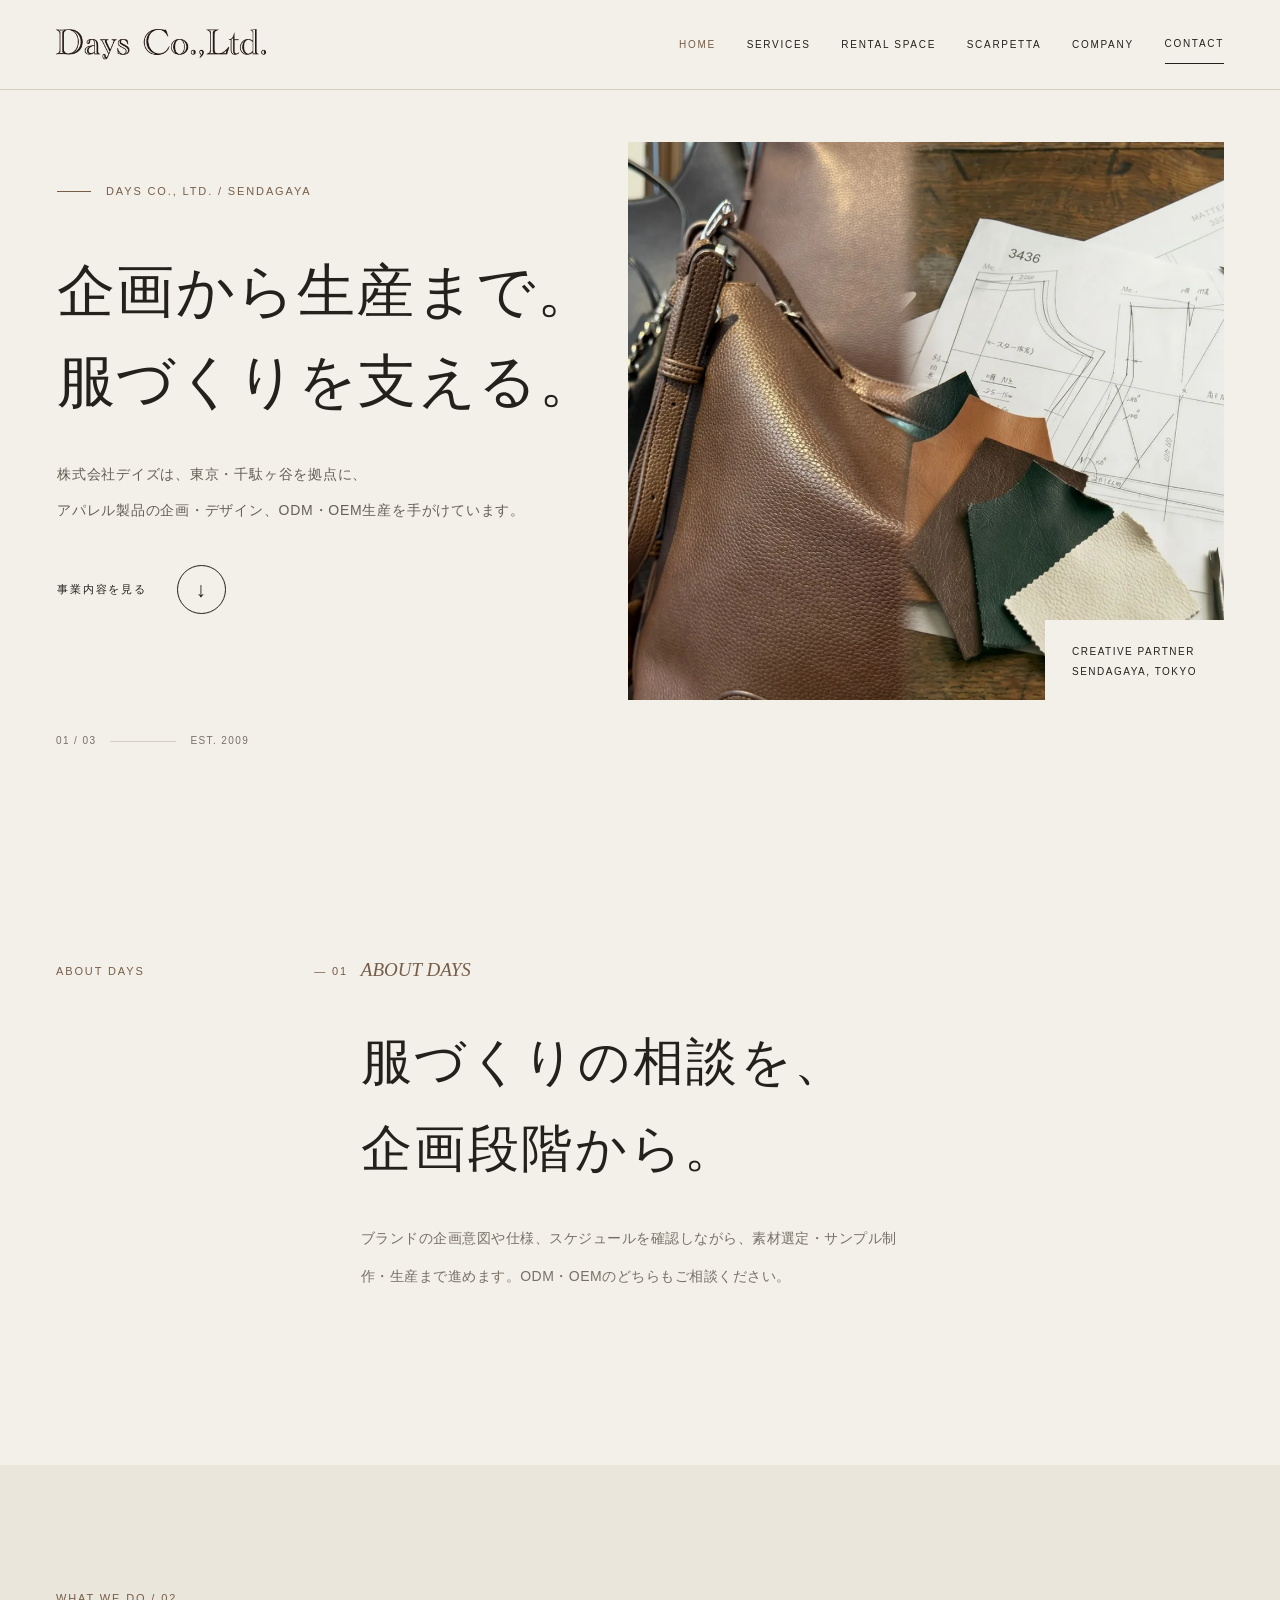
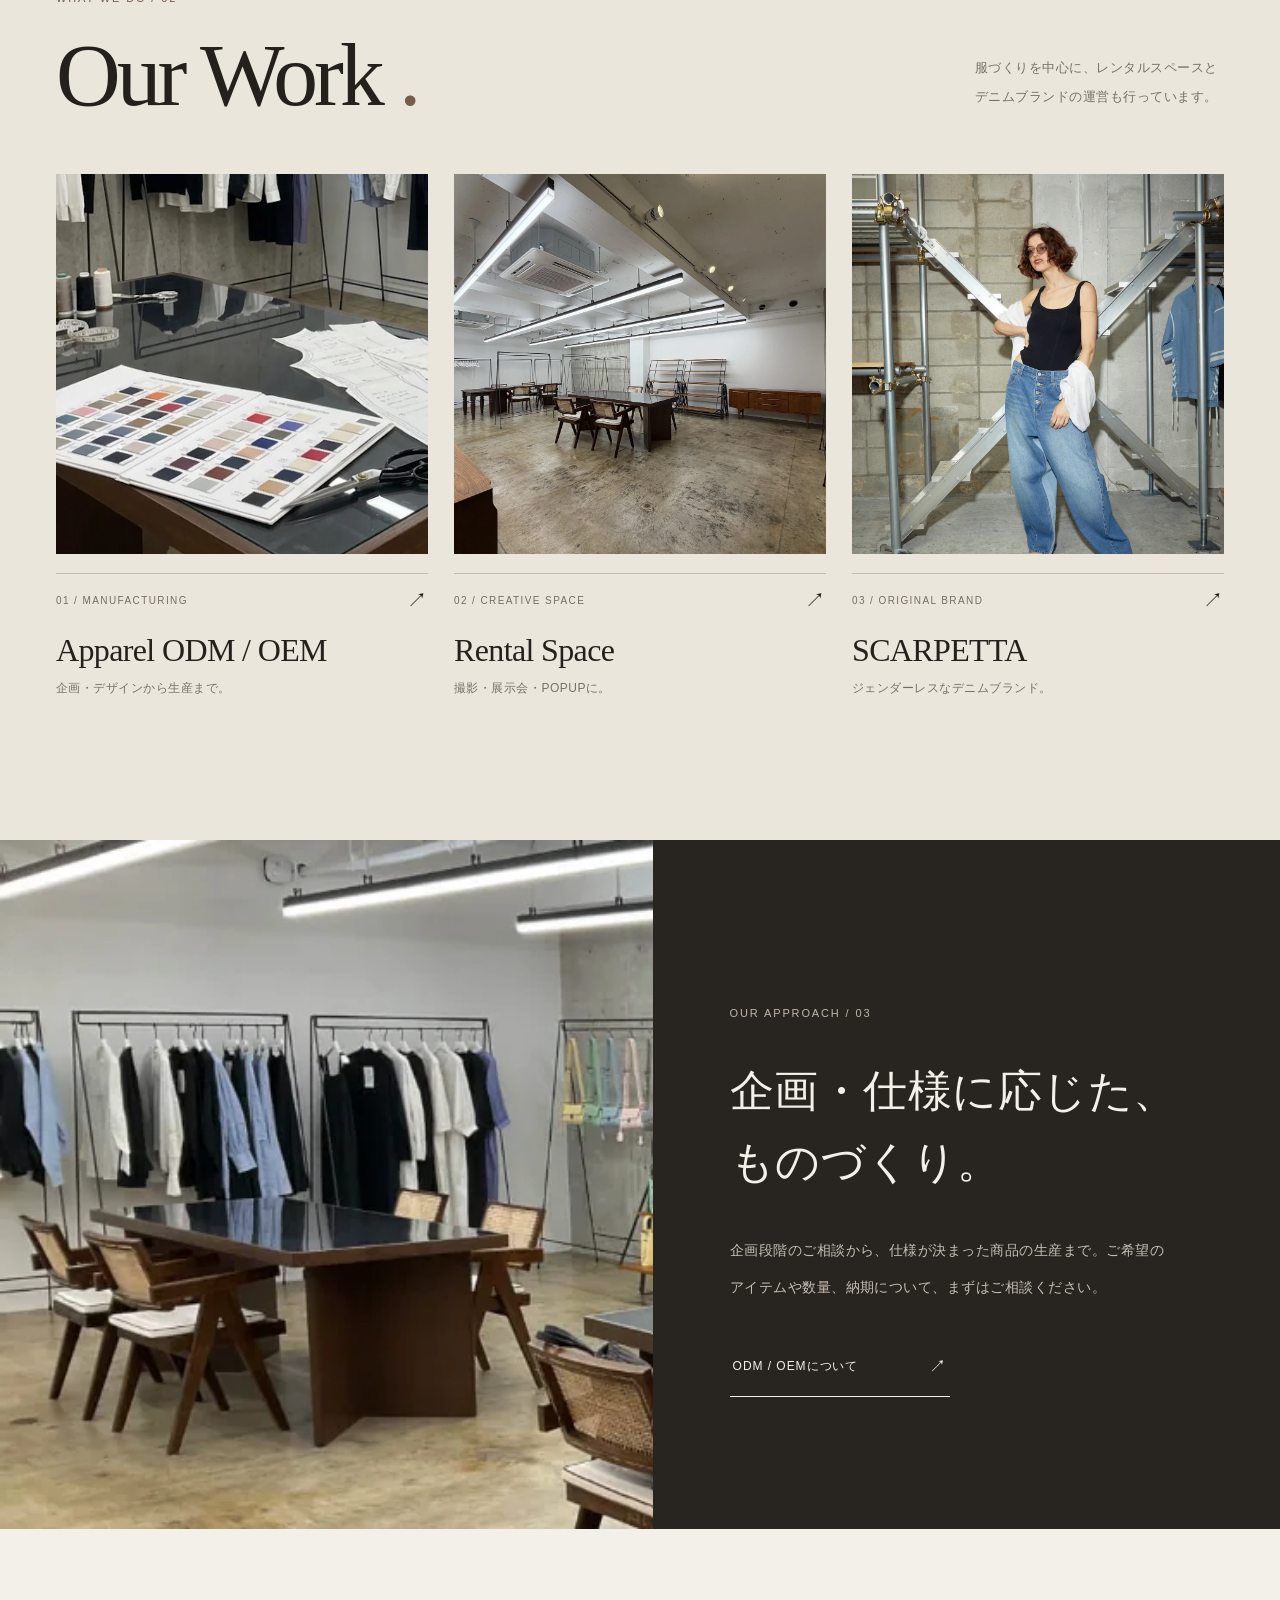
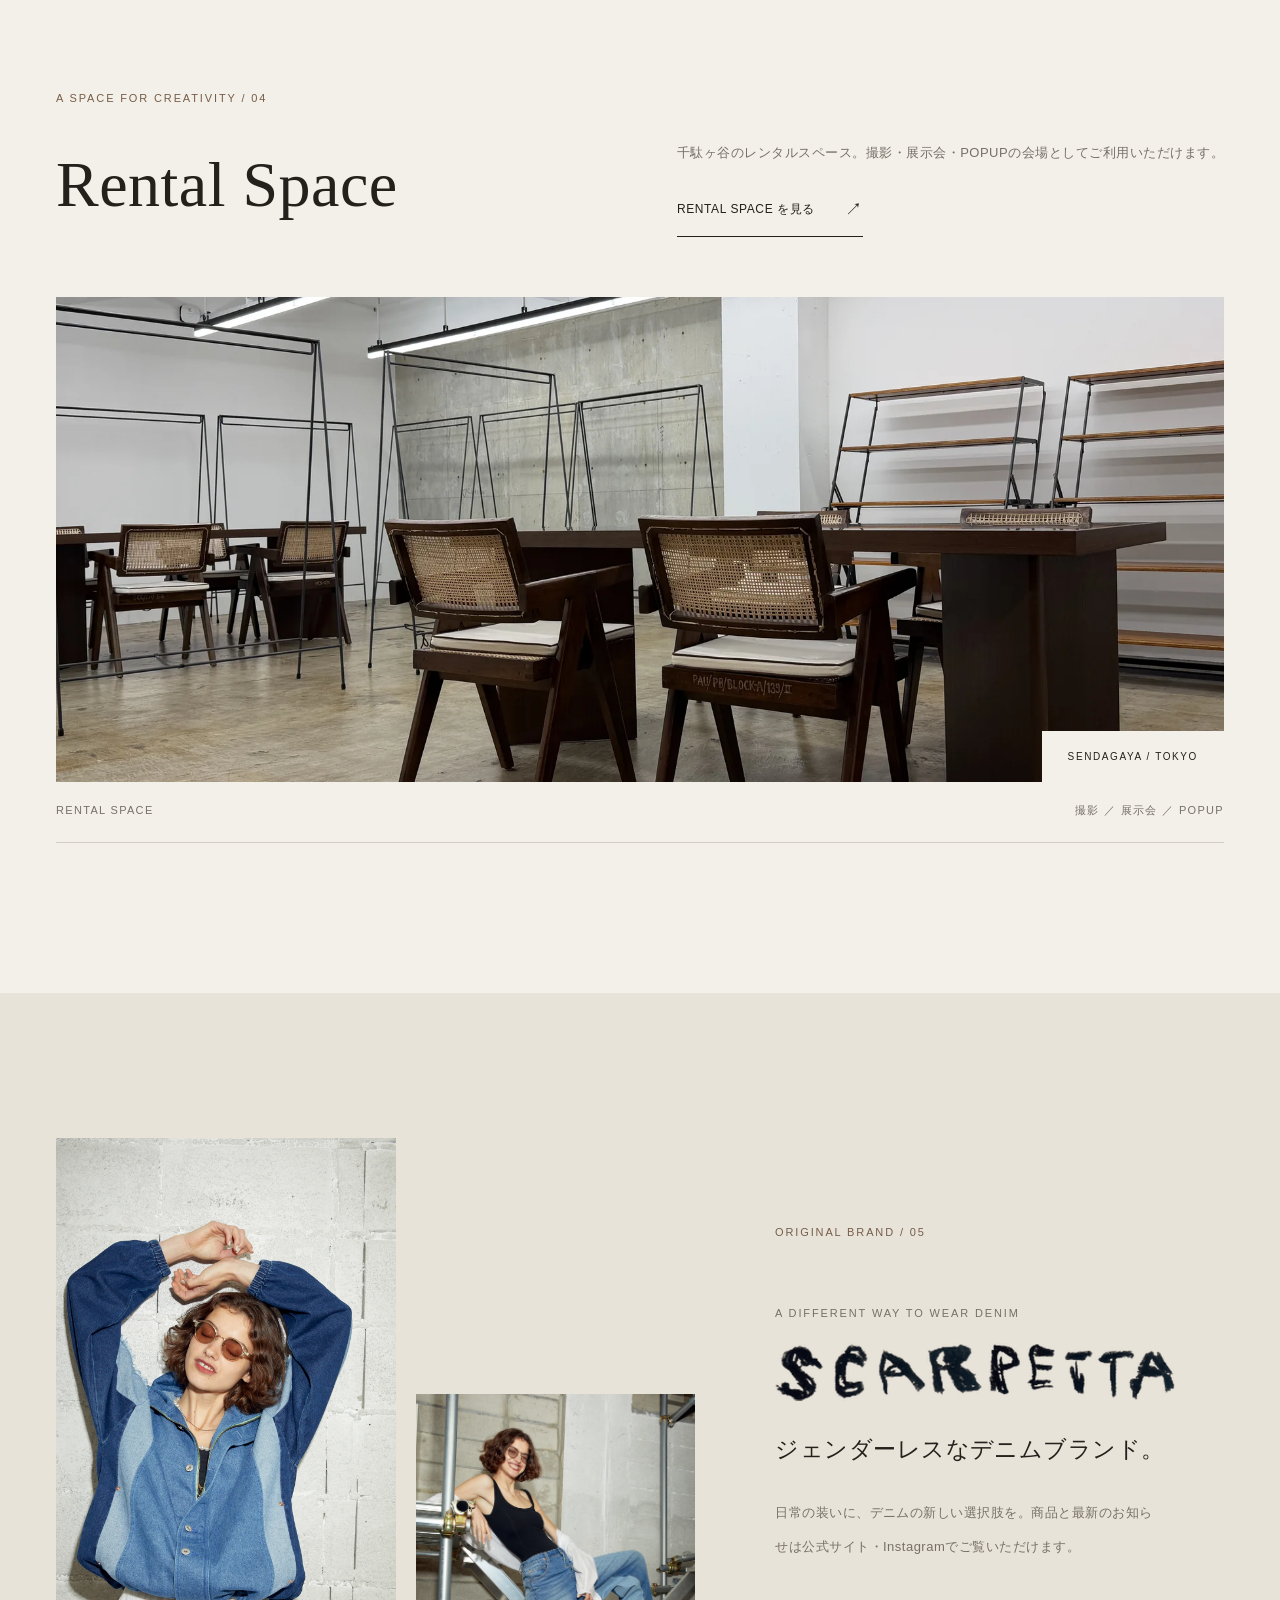
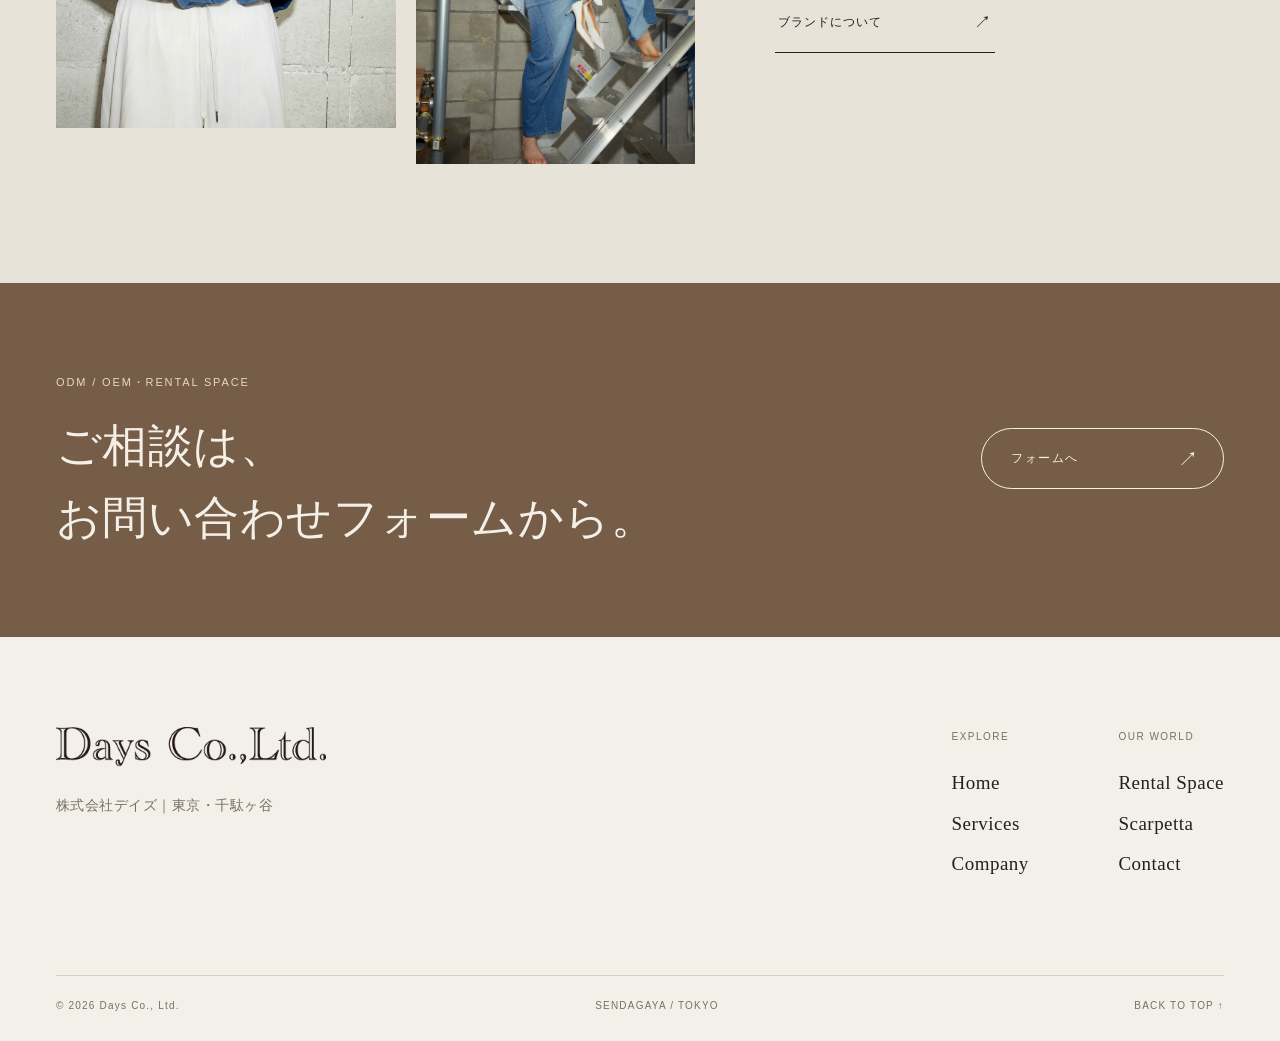
==== commit eed3676a: "Update DAYS website and contact form" ====
--- a/index.html
+++ b/index.html
@@ -1,48 +1,447 @@
-<!doctype html>
-<html lang="ja"><head><meta charset="utf-8"><meta name="viewport" content="width=device-width, initial-scale=1"><meta name="format-detection" content="telephone=no">
-<title>株式会社デイズ | アパレルODM・OEM・レンタルスペース・SCARPETTA</title><meta name="description" content="東京・千駄ヶ谷の株式会社デイズ。アパレルODM・OEMの企画・生産、撮影・展示会・POPUP向けレンタルスペース、デニムブランドSCARPETTAを展開。">
-<link rel="canonical" href="https://days-co-ltd.net/"><meta property="og:type" content="website"><meta property="og:title" content="株式会社デイズ | アパレルODM・OEM・レンタルスペース・SCARPETTA"><meta property="og:description" content="東京・千駄ヶ谷の株式会社デイズ。アパレルODM・OEMの企画・生産、撮影・展示会・POPUP向けレンタルスペース、デニムブランドSCARPETTAを展開。"><meta property="og:url" content="https://days-co-ltd.net/"><meta property="og:image" content="https://days-co-ltd.net/assets/hero-work.webp"><meta name="twitter:card" content="summary_large_image">
-<meta name="theme-color" content="#f3f0e9"><link rel="icon" href="assets/favicon.png" type="image/png"><link rel="stylesheet" href="css/site.css?v=2.1"><script defer src="js/site.js?v=2.1"></script>
-<script type="application/ld+json">{"@context":"https://schema.org","@type":"Organization","name":"株式会社デイズ","alternateName":"Days Co., Ltd.","url":"https://days-co-ltd.net/","logo":"https://days-co-ltd.net/assets/days-wordmark.png","telephone":"+81-3-6440-9021","address":{"@type":"PostalAddress","postalCode":"151-0051","addressCountry":"JP","addressRegion":"東京都","addressLocality":"渋谷区","streetAddress":"千駄ヶ谷1-9-6 K&Kビル2F"}}</script>
-<!-- Existing GA4 measurement retained from the live DAYS website -->
-<script async src="https://www.googletagmanager.com/gtag/js?id=G-LNLKGRNQJP"></script>
-<script>
-  window.dataLayer=window.dataLayer||[];
+<!DOCTYPE html>
+<html lang="ja">
+ <head>
+  <meta charset="utf-8"/>
+  <meta content="width=device-width, initial-scale=1" name="viewport"/>
+  <meta content="telephone=no" name="format-detection"/>
+  <title>
+   株式会社デイズ｜アパレルODM・OEM・レンタルスペース｜東京・千駄ヶ谷
+  </title>
+  <meta content="東京・千駄ヶ谷の株式会社デイズ。アパレルODM・OEMの企画・生産、撮影・展示会・POPUP向けレンタルスペース、デニムブランドSCARPETTAを運営しています。" name="description"/>
+  <link href="https://days-co-ltd.net/" rel="canonical"/>
+  <meta content="website" property="og:type"/>
+  <meta content="株式会社デイズ｜アパレルODM・OEM・レンタルスペース｜東京・千駄ヶ谷" property="og:title"/>
+  <meta content="東京・千駄ヶ谷の株式会社デイズ。アパレルODM・OEMの企画・生産、撮影・展示会・POPUP向けレンタルスペース、デニムブランドSCARPETTAを運営しています。" property="og:description"/>
+  <meta content="https://days-co-ltd.net/" property="og:url"/>
+  <meta content="https://days-co-ltd.net/assets/hero-work.webp" property="og:image"/>
+  <meta content="summary_large_image" name="twitter:card"/>
+  <meta content="#f3f0e9" name="theme-color"/>
+  <link href="assets/favicon.png" rel="icon" type="image/png"/>
+  <link href="css/site.css?v=3.0" rel="stylesheet"/>
+  <script defer="" src="js/site.js?v=3.0">
+  </script>
+  <script type="application/ld+json">
+   {
+  "@context": "https://schema.org",
+  "@type": "Organization",
+  "name": "株式会社デイズ",
+  "alternateName": "Days Co., Ltd.",
+  "url": "https://days-co-ltd.net/",
+  "logo": "https://days-co-ltd.net/assets/days-wordmark.png",
+  "address": {
+    "@type": "PostalAddress",
+    "postalCode": "151-0051",
+    "addressCountry": "JP",
+    "addressRegion": "東京都",
+    "addressLocality": "渋谷区",
+    "streetAddress": "千駄ヶ谷1-9-6 K&Kビル2F"
+  }
+}
+  </script>
+  <!-- Existing GA4 measurement retained from the live DAYS website -->
+  <script async="" src="https://www.googletagmanager.com/gtag/js?id=G-LNLKGRNQJP">
+  </script>
+  <script>
+   window.dataLayer=window.dataLayer||[];
   function gtag(){dataLayer.push(arguments);}
   gtag('js',new Date());
   gtag('config','G-LNLKGRNQJP');
-</script>
-</head><body><header class="site-header" id="top">
- <div class="header-inner">
-   <a href="index.html" class="logo-link" aria-label="Days Co., Ltd. トップへ"><img src="assets/days-wordmark.png" alt="Days Co., Ltd." width="360" height="54"></a>
-   <nav class="desktop-nav" aria-label="メインナビゲーション"><a href="index.html" aria-current="page">HOME</a><a href="index.html#services" >SERVICES</a><a href="rental-space.html" >RENTAL SPACE</a><a href="scarpetta.html" >SCARPETTA</a><a href="company.html" >COMPANY</a><a href="contact.html" >CONTACT</a></nav>
-   <button class="menu-toggle" type="button" aria-label="メニューを開く" aria-controls="mobile-nav" aria-expanded="false"><span></span><span></span></button>
- </div>
- <nav id="mobile-nav" class="mobile-nav" aria-label="モバイルナビゲーション" inert><a href="index.html" aria-current="page">HOME</a><a href="index.html#services" >SERVICES</a><a href="rental-space.html" >RENTAL SPACE</a><a href="scarpetta.html" >SCARPETTA</a><a href="company.html" >COMPANY</a><a href="contact.html" >CONTACT</a></nav>
-</header><main id="main">
-<section class="home-hero wrap">
- <div class="hero-copy"><div class="eyebrow"><span class="rule"></span> APPAREL / SPACE / CREATION</div>
-  <h1>服づくりの、<br><em>その先へ。</em></h1><p class="hero-lead">アイデアを形にすることから、その価値を届ける場所まで。<br>東京・千駄ヶ谷を拠点に、ファッションの可能性をつないでいく。</p>
-  <a href="#about" class="round-arrow-link"><span>DISCOVER DAYS</span><span class="circle-arrow">↓</span></a>
- </div>
- <div class="hero-visual"><img src="assets/hero-work.webp" alt="素材と服づくりの制作風景" width="1800" height="1012" fetchpriority="high"><div class="hero-image-note">CREATIVE PARTNER<br>SENDAGAYA, TOKYO</div></div>
- <div class="hero-index"><span>01 / 03</span><span class="hero-line"></span><span>EST. 2009</span></div>
-</section>
-<section class="statement-section" id="about"><div class="wrap statement-grid"><div class="side-label">ABOUT DAYS <span>— 01</span></div><div class="statement-body reveal"><p class="statement-kicker">THOUGHTFULLY MADE.</p><h2>ひとつの服から、<br>新しい景色がはじまる。</h2><p>私たちが大切にしているのは、ただ服をつくることではありません。つくり手の想いに向き合い、企画から生産までを丁寧につなぐこと。さらに、ブランドやクリエイターの表現を広げる空間、オリジナルブランドの運営にも取り組んでいます。</p></div></div></section>
-<section class="service-section" id="services"><div class="wrap"><div class="section-heading"><div><p class="eyebrow">WHAT WE DO / 02</p><h2 class="display-title">Our Work<span class="display-dot">.</span></h2></div><p class="section-desc">企画・生産・空間・ブランド。<br>ファッションに関わる、3つの取り組み。</p></div>
-<div class="service-grid">
- <a class="service-card service-card-first reveal" href="company.html#production"><div class="service-image image-zoom"><img src="assets/work-oem.webp" alt="アパレルOEM・ODMの企画・生産の現場" loading="lazy"></div><div class="service-meta"><span>01 / MANUFACTURING</span><span>↗</span></div><h3>Apparel ODM / OEM</h3><p>企画から生産まで、想いを形に。</p></a>
- <a class="service-card service-card-second reveal" href="rental-space.html"><div class="service-image image-zoom"><img src="assets/rental-01.webp" alt="千駄ヶ谷のレンタルスペース" loading="lazy"></div><div class="service-meta"><span>02 / CREATIVE SPACE</span><span>↗</span></div><h3>Rental Space</h3><p>撮影・展示会・POPUPに、自由な余白を。</p></a>
- <a class="service-card service-card-third reveal" href="scarpetta.html"><div class="service-image image-zoom"><img src="assets/scarpetta-02.webp" alt="SCARPETTAのデニムスタイリング" loading="lazy"></div><div class="service-meta"><span>03 / ORIGINAL BRAND</span><span>↗</span></div><h3>SCARPETTA</h3><p>常識にとらわれない、ジェンダーレスデニム。</p></a>
-</div></div></section>
-<section class="editorial-block"><div class="editorial-photo"><img src="assets/work-odm.webp" alt="生地や服の企画サンプル" loading="lazy"></div><div class="editorial-content"><span class="eyebrow">OUR APPROACH / 03</span><h2>想いをくみ取り、<br>細部まで、かたちに。</h2><p>まだ輪郭のないアイデアも、仕様が定まったデザインも。お客様のものづくりに寄り添い、企画・素材選定からサンプル制作、生産へと進めていきます。</p><a href="company.html#production" class="outline-link">ODM / OEMについて <span>↗</span></a></div></section>
-<section class="feature-rental wrap"><div class="feature-intro"><p class="eyebrow">A SPACE FOR CREATIVITY / 04</p><h2>アイデアが、<br>集まる場所。</h2><div class="feature-description"><p>撮影や展示会、POPUPなど。<br>千駄ヶ谷の自由な空間を、新しい表現の舞台に。</p><a href="rental-space.html" class="inline-link">RENTAL SPACE を見る <span>↗</span></a></div></div><a href="rental-space.html" class="feature-wide image-zoom"><img src="assets/rental-hero.webp" alt="レンタルスペース全景" loading="lazy"><span class="feature-badge">SENDAGAYA / TOKYO</span></a><div class="feature-footnote"><span>RENTAL SPACE</span><span>撮影 ／ 展示会 ／ POPUP</span></div></section>
-<section class="feature-scarpetta"><div class="wrap scar-feature-grid"><div class="scar-feature-images"><img class="scar-feature-image-a" src="assets/scarpetta-hero.webp" alt="SCARPETTA デニムルック" loading="lazy"><img class="scar-feature-image-b" src="assets/scarpetta-04.webp" alt="SCARPETTA コレクション" loading="lazy"></div><div class="scar-feature-copy"><p class="eyebrow">ORIGINAL BRAND / 05</p><span class="small-num">A DIFFERENT WAY TO WEAR DENIM</span><h2>SCARPETTA<span class="display-dot">.</span></h2><p class="scar-jp">ルールのない、デニムの自由。</p><p>常識にとらわれず、今だからこそできる表現を。ジェンダーレスな視点でデニムの可能性を追求するブランド。</p><a href="scarpetta.html" class="outline-link">ブランドについて <span>↗</span></a></div></div></section>
-<section class="contact-banner"><div class="wrap contact-banner-inner"><div><p class="eyebrow">START A CONVERSATION</p><h2>つくりたいことを、<br>聞かせてください。</h2></div><a href="contact.html" class="pill-link">CONTACT US <span>↗</span></a></div></section>
-</main><footer class="site-footer">
- <div class="footer-top wrap"><div class="footer-brand"><a href="index.html" class="footer-wordmark"><img src="assets/days-wordmark.png" alt="Days Co., Ltd." width="360" height="54" loading="lazy"></a><p>服づくりと、その先の風景を。</p></div>
- <div class="footer-links"><div><span class="footer-label">EXPLORE</span><a href="index.html">Home</a><a href="index.html#services">Services</a><a href="company.html">Company</a></div><div><span class="footer-label">OUR WORLD</span><a href="rental-space.html">Rental Space</a><a href="scarpetta.html">Scarpetta</a><a href="contact.html">Contact</a></div></div></div>
- <div class="footer-bottom wrap"><span>© <span class="current-year">2026</span> Days Co., Ltd.</span><span>SENDAGAYA / TOKYO</span><a href="#top">BACK TO TOP ↑</a></div>
-</footer>
-<div class="lightbox" id="lightbox" role="dialog" aria-modal="true" aria-label="写真を拡大表示" hidden><button class="lightbox-close" type="button" aria-label="拡大表示を閉じる">CLOSE ×</button><img src="" alt=""><span class="lightbox-counter" aria-live="polite"></span><div class="lightbox-arrows"><button type="button" class="lightbox-prev" aria-label="前の写真">←</button><button type="button" class="lightbox-next" aria-label="次の写真">→</button></div></div>
-</body></html>+  </script>
+ </head>
+ <body>
+  <header class="site-header" id="top">
+   <div class="header-inner">
+    <a aria-label="Days Co., Ltd. トップへ" class="logo-link" href="index.html">
+     <img alt="Days Co., Ltd." height="54" src="assets/days-wordmark.png" width="360"/>
+    </a>
+    <nav aria-label="メインナビゲーション" class="desktop-nav">
+     <a aria-current="page" href="index.html">
+      HOME
+     </a>
+     <a href="index.html#services">
+      SERVICES
+     </a>
+     <a href="rental-space.html">
+      RENTAL SPACE
+     </a>
+     <a href="scarpetta.html">
+      SCARPETTA
+     </a>
+     <a href="company.html">
+      COMPANY
+     </a>
+     <a href="contact.html">
+      CONTACT
+     </a>
+    </nav>
+    <button aria-controls="mobile-nav" aria-expanded="false" aria-label="メニューを開く" class="menu-toggle" type="button">
+     <span>
+     </span>
+     <span>
+     </span>
+    </button>
+   </div>
+   <nav aria-label="モバイルナビゲーション" class="mobile-nav" id="mobile-nav" inert="">
+    <a aria-current="page" href="index.html">
+     HOME
+    </a>
+    <a href="index.html#services">
+     SERVICES
+    </a>
+    <a href="rental-space.html">
+     RENTAL SPACE
+    </a>
+    <a href="scarpetta.html">
+     SCARPETTA
+    </a>
+    <a href="company.html">
+     COMPANY
+    </a>
+    <a href="contact.html">
+     CONTACT
+    </a>
+   </nav>
+  </header>
+  <main id="main">
+   <!-- SECTION: home-hero wrap -->
+   <section class="home-hero wrap">
+    <div class="hero-copy">
+     <div class="eyebrow">
+      <span class="rule">
+      </span>
+      DAYS CO., LTD. / SENDAGAYA
+     </div>
+     <h1>
+      企画から生産まで。
+      <br/>
+      服づくりを支える。
+     </h1>
+     <p class="hero-lead">
+      株式会社デイズは、東京・千駄ヶ谷を拠点に、
+      <br/>
+      アパレル製品の企画・デザイン、ODM・OEM生産を手がけています。
+     </p>
+     <a class="round-arrow-link" href="#about">
+      <span>
+       事業内容を見る
+      </span>
+      <span class="circle-arrow">
+       ↓
+      </span>
+     </a>
+    </div>
+    <div class="hero-visual">
+     <img alt="素材と服づくりの制作風景" fetchpriority="high" height="1012" src="assets/hero-work.webp" width="1800"/>
+     <div class="hero-image-note">
+      CREATIVE PARTNER
+      <br/>
+      SENDAGAYA, TOKYO
+     </div>
+    </div>
+    <div class="hero-index">
+     <span>
+      01 / 03
+     </span>
+     <span class="hero-line">
+     </span>
+     <span>
+      EST. 2009
+     </span>
+    </div>
+   </section>
+   <!-- SECTION: statement-section -->
+   <section class="statement-section" id="about">
+    <div class="wrap statement-grid">
+     <div class="side-label">
+      ABOUT DAYS
+      <span>
+       — 01
+      </span>
+     </div>
+     <div class="statement-body reveal">
+      <p class="statement-kicker">
+       ABOUT DAYS
+      </p>
+      <h2>
+       服づくりの相談を、
+       <br/>
+       企画段階から。
+      </h2>
+      <p>
+       ブランドの企画意図や仕様、スケジュールを確認しながら、素材選定・サンプル制作・生産まで進めます。ODM・OEMのどちらもご相談ください。
+      </p>
+     </div>
+    </div>
+   </section>
+   <!-- SECTION: service-section -->
+   <section class="service-section" id="services">
+    <div class="wrap">
+     <div class="section-heading">
+      <div>
+       <p class="eyebrow">
+        WHAT WE DO / 02
+       </p>
+       <h2 class="display-title">
+        Our Work
+        <span class="display-dot">
+         .
+        </span>
+       </h2>
+      </div>
+      <p class="section-desc">
+       服づくりを中心に、レンタルスペースと
+       <br/>
+       デニムブランドの運営も行っています。
+      </p>
+     </div>
+     <div class="service-grid">
+      <a class="service-card service-card-first reveal" href="company.html#production">
+       <div class="service-image image-zoom">
+        <img alt="アパレルOEM・ODMの企画・生産の現場" loading="lazy" src="assets/work-oem.webp"/>
+       </div>
+       <div class="service-meta">
+        <span>
+         01 / MANUFACTURING
+        </span>
+        <span>
+         ↗
+        </span>
+       </div>
+       <h3>
+        Apparel ODM / OEM
+       </h3>
+       <p>
+        企画・デザインから生産まで。
+       </p>
+      </a>
+      <a class="service-card service-card-second reveal" href="rental-space.html">
+       <div class="service-image image-zoom">
+        <img alt="千駄ヶ谷のレンタルスペース" loading="lazy" src="assets/rental-01.webp"/>
+       </div>
+       <div class="service-meta">
+        <span>
+         02 / CREATIVE SPACE
+        </span>
+        <span>
+         ↗
+        </span>
+       </div>
+       <h3>
+        Rental Space
+       </h3>
+       <p>
+        撮影・展示会・POPUPに。
+       </p>
+      </a>
+      <a class="service-card service-card-third reveal" href="scarpetta.html">
+       <div class="service-image image-zoom">
+        <img alt="SCARPETTAのデニムスタイリング" loading="lazy" src="assets/scarpetta-02.webp"/>
+       </div>
+       <div class="service-meta">
+        <span>
+         03 / ORIGINAL BRAND
+        </span>
+        <span>
+         ↗
+        </span>
+       </div>
+       <h3>
+        SCARPETTA
+       </h3>
+       <p>
+        ジェンダーレスなデニムブランド。
+       </p>
+      </a>
+     </div>
+    </div>
+   </section>
+   <!-- SECTION: editorial-block -->
+   <section class="editorial-block">
+    <div class="editorial-photo">
+     <img alt="生地や服の企画サンプル" loading="lazy" src="assets/work-odm.webp"/>
+    </div>
+    <div class="editorial-content">
+     <span class="eyebrow">
+      OUR APPROACH / 03
+     </span>
+     <h2>
+      企画・仕様に応じた、
+      <br/>
+      ものづくり。
+     </h2>
+     <p>
+      企画段階のご相談から、仕様が決まった商品の生産まで。ご希望のアイテムや数量、納期について、まずはご相談ください。
+     </p>
+     <a class="outline-link" href="company.html#production">
+      ODM / OEMについて
+      <span>
+       ↗
+      </span>
+     </a>
+    </div>
+   </section>
+   <!-- SECTION: feature-rental wrap -->
+   <section class="feature-rental wrap">
+    <div class="feature-intro">
+     <p class="eyebrow">
+      A SPACE FOR CREATIVITY / 04
+     </p>
+     <h2>
+      Rental Space
+     </h2>
+     <div class="feature-description">
+      <p>
+       千駄ヶ谷のレンタルスペース。撮影・展示会・POPUPの会場としてご利用いただけます。
+      </p>
+      <a class="inline-link" href="rental-space.html">
+       RENTAL SPACE を見る
+       <span>
+        ↗
+       </span>
+      </a>
+     </div>
+    </div>
+    <a class="feature-wide image-zoom" href="rental-space.html">
+     <img alt="レンタルスペース全景" loading="lazy" src="assets/rental-hero.webp"/>
+     <span class="feature-badge">
+      SENDAGAYA / TOKYO
+     </span>
+    </a>
+    <div class="feature-footnote">
+     <span>
+      RENTAL SPACE
+     </span>
+     <span>
+      撮影 ／ 展示会 ／ POPUP
+     </span>
+    </div>
+   </section>
+   <!-- SECTION: feature-scarpetta -->
+   <section class="feature-scarpetta">
+    <div class="wrap scar-feature-grid">
+     <div class="scar-feature-images">
+      <img alt="SCARPETTA デニムルック" class="scar-feature-image-a" loading="lazy" src="assets/scarpetta-hero.webp"/>
+      <img alt="SCARPETTA コレクション" class="scar-feature-image-b" loading="lazy" src="assets/scarpetta-04.webp"/>
+     </div>
+     <div class="scar-feature-copy">
+      <p class="eyebrow">
+       ORIGINAL BRAND / 05
+      </p>
+      <span class="small-num">
+       A DIFFERENT WAY TO WEAR DENIM
+      </span>
+      <h2>
+       <img alt="SCARPETTA" class="scar-feature-logo" height="205" loading="lazy" src="assets/scarpetta-wordmark-dark.png" width="960"/>
+      </h2>
+      <p class="scar-jp">
+       ジェンダーレスなデニムブランド。
+      </p>
+      <p>
+       日常の装いに、デニムの新しい選択肢を。商品と最新のお知らせは公式サイト・Instagramでご覧いただけます。
+      </p>
+      <a class="outline-link" href="scarpetta.html">
+       ブランドについて
+       <span>
+        ↗
+       </span>
+      </a>
+     </div>
+    </div>
+   </section>
+   <!-- SECTION: contact-banner -->
+   <section class="contact-banner">
+    <div class="wrap contact-banner-inner">
+     <div>
+      <p class="eyebrow">
+       ODM / OEM・RENTAL SPACE
+      </p>
+      <h2>
+       ご相談は、
+       <br/>
+       お問い合わせフォームから。
+      </h2>
+     </div>
+     <a class="pill-link" href="contact.html#inquiry-form">
+      フォームへ
+      <span>
+       ↗
+      </span>
+     </a>
+    </div>
+   </section>
+  </main>
+  <footer class="site-footer">
+   <div class="footer-top wrap">
+    <div class="footer-brand">
+     <a class="footer-wordmark" href="index.html">
+      <img alt="Days Co., Ltd." height="54" loading="lazy" src="assets/days-wordmark.png" width="360"/>
+     </a>
+     <p>
+      株式会社デイズ｜東京・千駄ヶ谷
+     </p>
+    </div>
+    <div class="footer-links">
+     <div>
+      <span class="footer-label">
+       EXPLORE
+      </span>
+      <a href="index.html">
+       Home
+      </a>
+      <a href="index.html#services">
+       Services
+      </a>
+      <a href="company.html">
+       Company
+      </a>
+     </div>
+     <div>
+      <span class="footer-label">
+       OUR WORLD
+      </span>
+      <a href="rental-space.html">
+       Rental Space
+      </a>
+      <a href="scarpetta.html">
+       Scarpetta
+      </a>
+      <a href="contact.html">
+       Contact
+      </a>
+     </div>
+    </div>
+   </div>
+   <div class="footer-bottom wrap">
+    <span>
+     ©
+     <span class="current-year">
+      2026
+     </span>
+     Days Co., Ltd.
+    </span>
+    <span>
+     SENDAGAYA / TOKYO
+    </span>
+    <a href="#top">
+     BACK TO TOP ↑
+    </a>
+   </div>
+  </footer>
+  <div aria-label="写真を拡大表示" aria-modal="true" class="lightbox" hidden="" id="lightbox" role="dialog">
+   <button aria-label="拡大表示を閉じる" class="lightbox-close" type="button">
+    CLOSE ×
+   </button>
+   <img alt="" src=""/>
+   <span aria-live="polite" class="lightbox-counter">
+   </span>
+   <div class="lightbox-arrows">
+    <button aria-label="前の写真" class="lightbox-prev" type="button">
+     ←
+    </button>
+    <button aria-label="次の写真" class="lightbox-next" type="button">
+     →
+    </button>
+   </div>
+  </div>
+ </body>
+</html>
--- a/css/site.css
+++ b/css/site.css
@@ -1,62 +1,3006 @@
-/* DAYS Co., Ltd. — Editorial corporate site. v2.0 */
-:root{--paper:#f3f0e9;--paper2:#ebe6dc;--white:#faf9f5;--ink:#24201c;--muted:#777067;--border:#d4cdc1;--brown:#765d48;--dark:#282520;--serif:Georgia,'Times New Roman','Hiragino Mincho ProN','Yu Mincho',serif;--jpserif:'Yu Mincho','Hiragino Mincho ProN','Noto Serif JP',serif;--sans:'Helvetica Neue',Arial,'Hiragino Kaku Gothic ProN','Yu Gothic',Meiryo,sans-serif;--header-height:90px}
-*{box-sizing:border-box}html{scroll-behavior:smooth;scroll-padding-top:var(--header-height)}body{margin:0;background:var(--paper);color:var(--ink);font-family:var(--sans);font-size:14px;line-height:1.95;letter-spacing:.035em;-webkit-font-smoothing:antialiased}body.menu-open{overflow:hidden}img{display:block;max-width:100%}a{color:inherit;text-decoration:none}button{font:inherit}button,a{-webkit-tap-highlight-color:transparent}button:focus-visible,a:focus-visible{outline:2px solid var(--brown);outline-offset:4px}::selection{background:#d6c5b4;color:var(--ink)}.wrap{width:min(calc(100% - 112px),1320px);margin-inline:auto}main{overflow:hidden}.eyebrow,.side-label,.small-num,.numberline{font-family:Arial,sans-serif;font-size:11px;font-weight:500;line-height:1.6;letter-spacing:.17em}.eyebrow{display:flex;align-items:center;gap:15px;text-transform:uppercase}.eyebrow .rule{width:34px;height:1px;background:currentColor;display:inline-block}.side-label{display:flex;justify-content:space-between;color:var(--brown);padding-top:12px}.display-title{font-family:var(--serif);font-size:clamp(54px,7vw,108px);font-weight:400;line-height:.98;letter-spacing:-.045em;margin:0}.display-dot{color:var(--brown)}.section-heading{display:flex;justify-content:space-between;align-items:end;gap:45px;margin-bottom:55px}.section-heading .eyebrow{margin:0 0 24px;color:var(--brown)}.section-heading.compact{margin-bottom:45px}.section-desc{font-size:13px;line-height:2.2;letter-spacing:.04em;color:var(--muted);margin:0 6px 8px}.text-link{display:inline-flex;justify-content:space-between;align-items:center;gap:30px;border-bottom:1px solid var(--ink);font-size:11px;letter-spacing:.17em;font-weight:500;padding-bottom:9px}.text-arrow{font-size:18px}.image-zoom{display:block;overflow:hidden}.image-zoom img{transition:transform .85s cubic-bezier(.2,.6,.25,1)}a.image-zoom:hover img,.service-card:hover .image-zoom img{transform:scale(1.04)}.outline-link{font-size:12px;letter-spacing:.08em;display:inline-flex;align-items:center;justify-content:space-between;gap:34px;min-width:220px;padding:11px 3px 13px;border-bottom:1px solid currentColor;transition:gap .2s,color .2s}.outline-link:hover,.inline-link:hover{gap:47px;color:var(--brown)}.outline-link span{font-size:17px}.pill-link{display:inline-flex;align-items:center;justify-content:space-between;gap:50px;border:1px solid currentColor;border-radius:100px;padding:18px 23px 18px 29px;font-size:12px;letter-spacing:.13em;min-width:243px;transition:background .2s,color .2s}.pill-link span{font-size:20px;line-height:1}.pill-link:hover{background:var(--paper);color:var(--ink)}.pill-link.dark{border-color:var(--ink);color:var(--ink)}.pill-link.dark:hover{background:var(--ink);color:var(--paper)}
+/* DAYS Co., Ltd. — Corporate website | v3.0 */
+
+:root {
+  --paper: #f3f0e9;
+  --paper2: #ebe6dc;
+  --white: #faf9f5;
+  --ink: #24201c;
+  --muted: #777067;
+  --border: #d4cdc1;
+  --brown: #765d48;
+  --dark: #282520;
+  --serif: Georgia,'Times New Roman','Hiragino Mincho ProN','Yu Mincho',serif;
+  --jpserif: 'Yu Mincho','Hiragino Mincho ProN','Noto Serif JP',serif;
+  --sans: 'Helvetica Neue',Arial,'Hiragino Kaku Gothic ProN','Yu Gothic',Meiryo,sans-serif;
+  --header-height: 90px;
+}
+
+* {
+  box-sizing: border-box;
+}
+
+html {
+  scroll-behavior: smooth;
+  scroll-padding-top: var(--header-height);
+}
+
+body {
+  margin: 0;
+  background: var(--paper);
+  color: var(--ink);
+  font-family: var(--sans);
+  font-size: 14px;
+  line-height: 1.95;
+  letter-spacing: .035em;
+  -webkit-font-smoothing: antialiased;
+}
+
+body.menu-open {
+  overflow: hidden;
+}
+
+img {
+  display: block;
+  max-width: 100%;
+}
+
+a {
+  color: inherit;
+  text-decoration: none;
+}
+
+button {
+  font: inherit;
+}
+
+button, a {
+  -webkit-tap-highlight-color: transparent;
+}
+
+button:focus-visible, a:focus-visible {
+  outline: 2px solid var(--brown);
+  outline-offset: 4px;
+}
+
+::selection {
+  background: #d6c5b4;
+  color: var(--ink);
+}
+
+.wrap {
+  width: min(calc(100% - 112px),1320px);
+  margin-inline: auto;
+}
+
+main {
+  overflow: hidden;
+}
+
+.eyebrow, .side-label, .small-num, .numberline {
+  font-family: Arial,sans-serif;
+  font-size: 11px;
+  font-weight: 500;
+  line-height: 1.6;
+  letter-spacing: .17em;
+}
+
+.eyebrow {
+  display: flex;
+  align-items: center;
+  gap: 15px;
+  text-transform: uppercase;
+}
+
+.eyebrow .rule {
+  width: 34px;
+  height: 1px;
+  background: currentColor;
+  display: inline-block;
+}
+
+.side-label {
+  display: flex;
+  justify-content: space-between;
+  color: var(--brown);
+  padding-top: 12px;
+}
+
+.display-title {
+  font-family: var(--serif);
+  font-size: clamp(54px,7vw,108px);
+  font-weight: 400;
+  line-height: .98;
+  letter-spacing: -.045em;
+  margin: 0;
+}
+
+.display-dot {
+  color: var(--brown);
+}
+
+.section-heading {
+  display: flex;
+  justify-content: space-between;
+  align-items: end;
+  gap: 45px;
+  margin-bottom: 55px;
+}
+
+.section-heading .eyebrow {
+  margin: 0 0 24px;
+  color: var(--brown);
+}
+
+.section-heading.compact {
+  margin-bottom: 45px;
+}
+
+.section-desc {
+  font-size: 13px;
+  line-height: 2.2;
+  letter-spacing: .04em;
+  color: var(--muted);
+  margin: 0 6px 8px;
+}
+
+.text-link {
+  display: inline-flex;
+  justify-content: space-between;
+  align-items: center;
+  gap: 30px;
+  border-bottom: 1px solid var(--ink);
+  font-size: 11px;
+  letter-spacing: .17em;
+  font-weight: 500;
+  padding-bottom: 9px;
+}
+
+.text-arrow {
+  font-size: 18px;
+}
+
+.image-zoom {
+  display: block;
+  overflow: hidden;
+}
+
+.image-zoom img {
+  transition: transform .85s cubic-bezier(.2,.6,.25,1);
+}
+
+a.image-zoom:hover img, .service-card:hover .image-zoom img {
+  transform: scale(1.04);
+}
+
+.outline-link {
+  font-size: 12px;
+  letter-spacing: .08em;
+  display: inline-flex;
+  align-items: center;
+  justify-content: space-between;
+  gap: 34px;
+  min-width: 220px;
+  padding: 11px 3px 13px;
+  border-bottom: 1px solid currentColor;
+  transition: gap .2s,color .2s;
+}
+
+.outline-link:hover, .inline-link:hover {
+  gap: 47px;
+  color: var(--brown);
+}
+
+.outline-link span {
+  font-size: 17px;
+}
+
+.pill-link {
+  display: inline-flex;
+  align-items: center;
+  justify-content: space-between;
+  gap: 50px;
+  border: 1px solid currentColor;
+  border-radius: 100px;
+  padding: 18px 23px 18px 29px;
+  font-size: 12px;
+  letter-spacing: .13em;
+  min-width: 243px;
+  transition: background .2s,color .2s;
+}
+
+.pill-link span {
+  font-size: 20px;
+  line-height: 1;
+}
+
+.pill-link:hover {
+  background: var(--paper);
+  color: var(--ink);
+}
+
+.pill-link.dark {
+  border-color: var(--ink);
+  color: var(--ink);
+}
+
+.pill-link.dark:hover {
+  background: var(--ink);
+  color: var(--paper);
+}
+
 /* header */
-.site-header{height:var(--header-height);position:relative;z-index:30;background:var(--paper);border-bottom:1px solid var(--border)}.header-inner{max-width:1540px;width:calc(100% - 112px);margin:auto;height:100%;display:flex;justify-content:space-between;align-items:center;gap:40px}.logo-link{display:inline-flex;align-items:center;min-width:205px}.logo-link img{width:210px;height:auto}.desktop-nav{display:flex;align-items:center;gap:clamp(16px,2.4vw,38px)}.desktop-nav a{font-size:10px;letter-spacing:.17em;white-space:nowrap;padding:9px 0;transition:color .2s}.desktop-nav a:hover,.desktop-nav a[aria-current=page]{color:var(--brown)}.desktop-nav a:last-child{border-bottom:1px solid var(--ink)}.menu-toggle{display:none;border:0;background:transparent;width:44px;height:44px;align-items:center;justify-content:center;flex-direction:column;gap:8px;cursor:pointer}.menu-toggle span{height:1px;width:26px;background:var(--ink);transition:transform .3s}.menu-toggle[aria-expanded=true] span:first-child{transform:translateY(4.5px) rotate(45deg)}.menu-toggle[aria-expanded=true] span:last-child{transform:translateY(-4.5px) rotate(-45deg)}.mobile-nav{display:none}
+
+.site-header {
+  height: var(--header-height);
+  position: relative;
+  z-index: 30;
+  background: var(--paper);
+  border-bottom: 1px solid var(--border);
+}
+
+.header-inner {
+  max-width: 1540px;
+  width: calc(100% - 112px);
+  margin: auto;
+  height: 100%;
+  display: flex;
+  justify-content: space-between;
+  align-items: center;
+  gap: 40px;
+}
+
+.logo-link {
+  display: inline-flex;
+  align-items: center;
+  min-width: 205px;
+}
+
+.logo-link img {
+  width: 210px;
+  height: auto;
+}
+
+.desktop-nav {
+  display: flex;
+  align-items: center;
+  gap: clamp(16px,2.4vw,38px);
+}
+
+.desktop-nav a {
+  font-size: 10px;
+  letter-spacing: .17em;
+  white-space: nowrap;
+  padding: 9px 0;
+  transition: color .2s;
+}
+
+.desktop-nav a:hover, .desktop-nav a[aria-current=page] {
+  color: var(--brown);
+}
+
+.desktop-nav a:last-child {
+  border-bottom: 1px solid var(--ink);
+}
+
+.menu-toggle {
+  display: none;
+  border: 0;
+  background: transparent;
+  width: 44px;
+  height: 44px;
+  align-items: center;
+  justify-content: center;
+  flex-direction: column;
+  gap: 8px;
+  cursor: pointer;
+}
+
+.menu-toggle span {
+  height: 1px;
+  width: 26px;
+  background: var(--ink);
+  transition: transform .3s;
+}
+
+.menu-toggle[aria-expanded=true] span:first-child {
+  transform: translateY(4.5px) rotate(45deg);
+}
+
+.menu-toggle[aria-expanded=true] span:last-child {
+  transform: translateY(-4.5px) rotate(-45deg);
+}
+
+.mobile-nav {
+  display: none;
+}
+
 /* home hero */
-.home-hero{display:grid;grid-template-columns:49% 51%;grid-template-rows:auto 46px;padding-top:52px;padding-bottom:40px;min-height:690px;position:relative}.hero-copy{align-self:center;padding:15px 30px 60px 1px;z-index:1}.hero-copy .eyebrow{margin-bottom:47px;color:var(--brown)}.hero-copy h1{font-family:var(--jpserif);font-weight:400;font-size:clamp(57px,5.65vw,91px);line-height:1.47;letter-spacing:.025em;margin:0 0 31px;white-space:nowrap}.hero-copy h1 em{font-style:normal;padding-left:.3em}.hero-lead{font-size:14px;line-height:2.55;letter-spacing:.055em;color:#655f55;margin:0 0 37px}.round-arrow-link{display:inline-flex;align-items:center;gap:30px;font-size:11px;letter-spacing:.17em}.circle-arrow{border:1px solid var(--ink);width:49px;height:49px;border-radius:50%;display:grid;place-items:center;font-size:21px;line-height:1;transition:transform .2s,background .2s,color .2s}.round-arrow-link:hover .circle-arrow{background:var(--ink);color:white;transform:translate(2px,-2px)}.hero-visual{position:relative;height:558px;overflow:hidden}.hero-visual>img{width:100%;height:100%;object-fit:cover;object-position:center}.hero-image-note{position:absolute;right:0;bottom:0;background:var(--paper);padding:22px 27px 18px;font-family:Arial,sans-serif;letter-spacing:.15em;font-size:10px;line-height:2}.hero-index{grid-column:1/-1;display:flex;align-items:end;gap:14px;color:var(--muted);font-size:10px;letter-spacing:.14em;line-height:1}.hero-line{width:66px;height:1px;background:var(--border);margin-bottom:4px}
+
+.home-hero {
+  display: grid;
+  grid-template-columns: 49% 51%;
+  grid-template-rows: auto 46px;
+  padding-top: 52px;
+  padding-bottom: 40px;
+  min-height: 690px;
+  position: relative;
+}
+
+.hero-copy {
+  align-self: center;
+  padding: 15px 30px 60px 1px;
+  z-index: 1;
+}
+
+.hero-copy .eyebrow {
+  margin-bottom: 47px;
+  color: var(--brown);
+}
+
+.hero-copy h1 {
+  font-family: var(--jpserif);
+  font-weight: 400;
+  font-size: clamp(57px,5.65vw,91px);
+  line-height: 1.47;
+  letter-spacing: .025em;
+  margin: 0 0 31px;
+  white-space: nowrap;
+}
+
+.hero-copy h1 em {
+  font-style: normal;
+  padding-left: .3em;
+}
+
+.hero-lead {
+  font-size: 14px;
+  line-height: 2.55;
+  letter-spacing: .055em;
+  color: #655f55;
+  margin: 0 0 37px;
+}
+
+.round-arrow-link {
+  display: inline-flex;
+  align-items: center;
+  gap: 30px;
+  font-size: 11px;
+  letter-spacing: .17em;
+}
+
+.circle-arrow {
+  border: 1px solid var(--ink);
+  width: 49px;
+  height: 49px;
+  border-radius: 50%;
+  display: grid;
+  place-items: center;
+  font-size: 21px;
+  line-height: 1;
+  transition: transform .2s,background .2s,color .2s;
+}
+
+.round-arrow-link:hover .circle-arrow {
+  background: var(--ink);
+  color: white;
+  transform: translate(2px,-2px);
+}
+
+.hero-visual {
+  position: relative;
+  height: 558px;
+  overflow: hidden;
+}
+
+.hero-visual>img {
+  width: 100%;
+  height: 100%;
+  object-fit: cover;
+  object-position: center;
+}
+
+.hero-image-note {
+  position: absolute;
+  right: 0;
+  bottom: 0;
+  background: var(--paper);
+  padding: 22px 27px 18px;
+  font-family: Arial,sans-serif;
+  letter-spacing: .15em;
+  font-size: 10px;
+  line-height: 2;
+}
+
+.hero-index {
+  grid-column: 1/-1;
+  display: flex;
+  align-items: end;
+  gap: 14px;
+  color: var(--muted);
+  font-size: 10px;
+  letter-spacing: .14em;
+  line-height: 1;
+}
+
+.hero-line {
+  width: 66px;
+  height: 1px;
+  background: var(--border);
+  margin-bottom: 4px;
+}
+
 /* statement */
-.statement-section{padding:165px 0 155px}.statement-grid{display:grid;grid-template-columns:25% 75%}.statement-body{padding-left:1vw;max-width:865px}.statement-kicker{margin:0 0 30px;color:var(--brown);font-family:var(--serif);font-size:19px;font-style:italic;letter-spacing:0}.statement-body h2{font-family:var(--jpserif);font-size:clamp(35px,4vw,58px);font-weight:400;line-height:1.7;letter-spacing:.05em;margin:0 0 28px}.statement-body>p:last-child{max-width:560px;color:var(--muted);line-height:2.7;font-size:14px}
+
+.statement-section {
+  padding: 165px 0 155px;
+}
+
+.statement-grid {
+  display: grid;
+  grid-template-columns: 25% 75%;
+}
+
+.statement-body {
+  padding-left: 1vw;
+  max-width: 865px;
+}
+
+.statement-kicker {
+  margin: 0 0 30px;
+  color: var(--brown);
+  font-family: var(--serif);
+  font-size: 19px;
+  font-style: italic;
+  letter-spacing: 0;
+}
+
+.statement-body h2 {
+  font-family: var(--jpserif);
+  font-size: clamp(35px,4vw,58px);
+  font-weight: 400;
+  line-height: 1.7;
+  letter-spacing: .05em;
+  margin: 0 0 28px;
+}
+
+.statement-body>p:last-child {
+  max-width: 560px;
+  color: var(--muted);
+  line-height: 2.7;
+  font-size: 14px;
+}
+
 /* services */
-.service-section{padding:125px 0 140px;background:var(--paper2)}.service-grid{display:grid;grid-template-columns:repeat(3,1fr);gap:26px}.service-card{display:block;min-width:0}.service-image{height:380px;background:#d3c9bc}.service-image img{width:100%;height:100%;object-fit:cover}.service-card-first .service-image img{object-position:50% 60%}.service-card-third .service-image img{object-position:50% 40%}.service-meta{display:flex;justify-content:space-between;align-items:center;gap:12px;margin-top:19px;padding-top:7px;color:#766d62;border-top:1px solid #c5bbad;font-size:10px;letter-spacing:.14em}.service-meta span:last-child{font-size:20px;color:var(--ink)}.service-card h3{font-family:var(--serif);font-size:clamp(25px,2.5vw,39px);font-weight:400;line-height:1.2;letter-spacing:-.02em;margin:11px 0 7px}.service-card p{margin:0;color:var(--muted);font-size:12px;line-height:2}
+
+.service-section {
+  padding: 125px 0 140px;
+  background: var(--paper2);
+}
+
+.service-grid {
+  display: grid;
+  grid-template-columns: repeat(3,1fr);
+  gap: 26px;
+}
+
+.service-card {
+  display: block;
+  min-width: 0;
+}
+
+.service-image {
+  height: 380px;
+  background: #d3c9bc;
+}
+
+.service-image img {
+  width: 100%;
+  height: 100%;
+  object-fit: cover;
+}
+
+.service-card-first .service-image img {
+  object-position: 50% 60%;
+}
+
+.service-card-third .service-image img {
+  object-position: 50% 40%;
+}
+
+.service-meta {
+  display: flex;
+  justify-content: space-between;
+  align-items: center;
+  gap: 12px;
+  margin-top: 19px;
+  padding-top: 7px;
+  color: #766d62;
+  border-top: 1px solid #c5bbad;
+  font-size: 10px;
+  letter-spacing: .14em;
+}
+
+.service-meta span:last-child {
+  font-size: 20px;
+  color: var(--ink);
+}
+
+.service-card h3 {
+  font-family: var(--serif);
+  font-size: clamp(25px,2.5vw,39px);
+  font-weight: 400;
+  line-height: 1.2;
+  letter-spacing: -.02em;
+  margin: 11px 0 7px;
+}
+
+.service-card p {
+  margin: 0;
+  color: var(--muted);
+  font-size: 12px;
+  line-height: 2;
+}
+
 /* about/editorial */
-.editorial-block{display:grid;grid-template-columns:51% 49%;min-height:600px;background:#d9d1c4}.editorial-photo{position:relative;max-height:720px;overflow:hidden}.editorial-photo img{width:100%;height:100%;object-fit:cover;object-position:center 60%}.editorial-content{background:var(--dark);color:var(--paper);padding:clamp(52px,8vw,135px) clamp(44px,6vw,106px) 70px;display:flex;align-items:flex-start;flex-direction:column;justify-content:center}.editorial-content .eyebrow{color:#c2b6a8}.editorial-content h2{font-family:var(--jpserif);font-weight:400;font-size:clamp(32px,3.4vw,51px);line-height:1.65;margin:33px 0}.editorial-content p{max-width:445px;color:#c8bfb5;line-height:2.6;margin:0 0 34px}.editorial-content .outline-link:hover{color:#fff}
+
+.editorial-block {
+  display: grid;
+  grid-template-columns: 51% 49%;
+  min-height: 600px;
+  background: #d9d1c4;
+}
+
+.editorial-photo {
+  position: relative;
+  max-height: 720px;
+  overflow: hidden;
+}
+
+.editorial-photo img {
+  width: 100%;
+  height: 100%;
+  object-fit: cover;
+  object-position: center 60%;
+}
+
+.editorial-content {
+  background: var(--dark);
+  color: var(--paper);
+  padding: clamp(52px,8vw,135px) clamp(44px,6vw,106px) 70px;
+  display: flex;
+  align-items: flex-start;
+  flex-direction: column;
+  justify-content: center;
+}
+
+.editorial-content .eyebrow {
+  color: #c2b6a8;
+}
+
+.editorial-content h2 {
+  font-family: var(--jpserif);
+  font-weight: 400;
+  font-size: clamp(32px,3.4vw,51px);
+  line-height: 1.65;
+  margin: 33px 0;
+}
+
+.editorial-content p {
+  max-width: 445px;
+  color: #c8bfb5;
+  line-height: 2.6;
+  margin: 0 0 34px;
+}
+
+.editorial-content .outline-link:hover {
+  color: #fff;
+}
+
 /* rental feature */
-.feature-rental{padding-top:150px;padding-bottom:150px}.feature-intro{display:grid;grid-template-columns:1fr auto;grid-template-rows:auto auto;gap:18px 40px;margin-bottom:48px}.feature-intro .eyebrow{grid-column:1/-1;color:var(--brown)}.feature-intro h2{font-family:var(--jpserif);font-size:clamp(46px,5vw,75px);font-weight:400;line-height:1.5;margin:0}.feature-description{align-self:end;min-width:300px;padding-bottom:12px}.feature-description p{margin:0 0 25px;color:var(--muted);font-size:13px;line-height:2.4}.inline-link{display:inline-flex;align-items:center;gap:30px;font-size:12px;letter-spacing:.05em;border-bottom:1px solid var(--ink);padding-bottom:10px;transition:color .2s,gap .2s}.inline-link span{font-size:17px}.feature-wide{height:485px;position:relative}.feature-wide img{width:100%;height:100%;object-fit:cover}.feature-badge{position:absolute;right:0;bottom:0;background:var(--paper);padding:16px 26px;font-size:10px;letter-spacing:.16em}.feature-footnote{border-bottom:1px solid var(--border);display:flex;justify-content:space-between;padding-top:18px;padding-bottom:20px;font-size:11px;letter-spacing:.12em;color:var(--muted)}
+
+.feature-rental {
+  padding-top: 150px;
+  padding-bottom: 150px;
+}
+
+.feature-intro {
+  display: grid;
+  grid-template-columns: 1fr auto;
+  grid-template-rows: auto auto;
+  gap: 18px 40px;
+  margin-bottom: 48px;
+}
+
+.feature-intro .eyebrow {
+  grid-column: 1/-1;
+  color: var(--brown);
+}
+
+.feature-intro h2 {
+  font-family: var(--jpserif);
+  font-size: clamp(46px,5vw,75px);
+  font-weight: 400;
+  line-height: 1.5;
+  margin: 0;
+}
+
+.feature-description {
+  align-self: end;
+  min-width: 300px;
+  padding-bottom: 12px;
+}
+
+.feature-description p {
+  margin: 0 0 25px;
+  color: var(--muted);
+  font-size: 13px;
+  line-height: 2.4;
+}
+
+.inline-link {
+  display: inline-flex;
+  align-items: center;
+  gap: 30px;
+  font-size: 12px;
+  letter-spacing: .05em;
+  border-bottom: 1px solid var(--ink);
+  padding-bottom: 10px;
+  transition: color .2s,gap .2s;
+}
+
+.inline-link span {
+  font-size: 17px;
+}
+
+.feature-wide {
+  height: 485px;
+  position: relative;
+}
+
+.feature-wide img {
+  width: 100%;
+  height: 100%;
+  object-fit: cover;
+}
+
+.feature-badge {
+  position: absolute;
+  right: 0;
+  bottom: 0;
+  background: var(--paper);
+  padding: 16px 26px;
+  font-size: 10px;
+  letter-spacing: .16em;
+}
+
+.feature-footnote {
+  border-bottom: 1px solid var(--border);
+  display: flex;
+  justify-content: space-between;
+  padding-top: 18px;
+  padding-bottom: 20px;
+  font-size: 11px;
+  letter-spacing: .12em;
+  color: var(--muted);
+}
+
 /* scarpetta feature */
-.feature-scarpetta{background:#e8e3d9;padding:145px 0 155px}.scar-feature-grid{display:grid;grid-template-columns:56% 44%;gap:20px;align-items:center}.scar-feature-images{display:grid;grid-template-columns:55% 45%;align-items:end;gap:20px;padding-right:35px}.scar-feature-image-a{width:100%;height:590px;object-fit:cover;object-position:50% 50%}.scar-feature-image-b{width:100%;height:370px;object-fit:cover;margin-bottom:-36px}.scar-feature-copy{padding:35px 0 35px 45px}.scar-feature-copy .eyebrow{margin-bottom:58px;color:var(--brown)}.scar-feature-copy .small-num{color:var(--muted)}.scar-feature-copy h2{font-family:var(--serif);font-size:clamp(53px,6vw,90px);font-weight:400;letter-spacing:-.07em;line-height:1.15;margin:13px 0 13px;overflow-wrap:anywhere}.scar-feature-copy .scar-jp{font-family:var(--jpserif);font-size:23px;line-height:1.8;color:var(--ink);margin:25px 0}.scar-feature-copy>p:not(.eyebrow):not(.scar-jp){max-width:390px;color:var(--muted);font-size:13px;line-height:2.65;margin:0 0 30px}
+
+.feature-scarpetta {
+  background: #e8e3d9;
+  padding: 145px 0 155px;
+}
+
+.scar-feature-grid {
+  display: grid;
+  grid-template-columns: 56% 44%;
+  gap: 20px;
+  align-items: center;
+}
+
+.scar-feature-images {
+  display: grid;
+  grid-template-columns: 55% 45%;
+  align-items: end;
+  gap: 20px;
+  padding-right: 35px;
+}
+
+.scar-feature-image-a {
+  width: 100%;
+  height: 590px;
+  object-fit: cover;
+  object-position: 50% 50%;
+}
+
+.scar-feature-image-b {
+  width: 100%;
+  height: 370px;
+  object-fit: cover;
+  margin-bottom: -36px;
+}
+
+.scar-feature-copy {
+  padding: 35px 0 35px 45px;
+}
+
+.scar-feature-copy .eyebrow {
+  margin-bottom: 58px;
+  color: var(--brown);
+}
+
+.scar-feature-copy .small-num {
+  color: var(--muted);
+}
+
+.scar-feature-copy h2 {
+  font-family: var(--serif);
+  font-size: clamp(53px,6vw,90px);
+  font-weight: 400;
+  letter-spacing: -.07em;
+  line-height: 1.15;
+  margin: 13px 0 13px;
+  overflow-wrap: anywhere;
+}
+
+.scar-feature-copy .scar-jp {
+  font-family: var(--jpserif);
+  font-size: 23px;
+  line-height: 1.8;
+  color: var(--ink);
+  margin: 25px 0;
+}
+
+.scar-feature-copy>p:not(.eyebrow):not(.scar-jp) {
+  max-width: 390px;
+  color: var(--muted);
+  font-size: 13px;
+  line-height: 2.65;
+  margin: 0 0 30px;
+}
+
 /* contact banner */
-.contact-banner{background:var(--brown);color:#f5f0e7}.contact-banner-inner{display:flex;align-items:center;justify-content:space-between;gap:30px;padding-top:80px;padding-bottom:82px}.contact-banner .eyebrow{color:#e4d8ca}.contact-banner h2{font-family:var(--jpserif);font-weight:400;font-size:clamp(30px,3.5vw,50px);line-height:1.6;margin:20px 0 0}
+
+.contact-banner {
+  background: var(--brown);
+  color: #f5f0e7;
+}
+
+.contact-banner-inner {
+  display: flex;
+  align-items: center;
+  justify-content: space-between;
+  gap: 30px;
+  padding-top: 80px;
+  padding-bottom: 82px;
+}
+
+.contact-banner .eyebrow {
+  color: #e4d8ca;
+}
+
+.contact-banner h2 {
+  font-family: var(--jpserif);
+  font-weight: 400;
+  font-size: clamp(30px,3.5vw,50px);
+  line-height: 1.6;
+  margin: 20px 0 0;
+}
+
 /* footer */
-.site-footer{background:var(--paper);color:var(--ink)}.footer-top{display:flex;justify-content:space-between;padding-top:90px;padding-bottom:96px}.footer-brand img{width:270px;height:auto}.footer-brand p{font-family:var(--jpserif);font-size:14px;margin:25px 0 0;color:var(--muted)}.footer-links{display:flex;gap:clamp(55px,7vw,130px)}.footer-links>div{display:flex;flex-direction:column;gap:10px}.footer-label{font-family:Arial,sans-serif;font-size:10px;letter-spacing:.15em;color:var(--muted);margin-bottom:12px}.footer-links a{font-family:var(--serif);font-size:19px;line-height:1.6;transition:color .2s}.footer-links a:hover{color:var(--brown)}.footer-bottom{border-top:1px solid var(--border);padding-top:20px;padding-bottom:25px;display:flex;justify-content:space-between;align-items:center;gap:24px;font-size:10px;letter-spacing:.12em;color:var(--muted)}.footer-bottom a:hover{color:var(--ink)}
+
+.site-footer {
+  background: var(--paper);
+  color: var(--ink);
+}
+
+.footer-top {
+  display: flex;
+  justify-content: space-between;
+  padding-top: 90px;
+  padding-bottom: 96px;
+}
+
+.footer-brand img {
+  width: 270px;
+  height: auto;
+}
+
+.footer-brand p {
+  font-family: var(--jpserif);
+  font-size: 14px;
+  margin: 25px 0 0;
+  color: var(--muted);
+}
+
+.footer-links {
+  display: flex;
+  gap: clamp(55px,7vw,130px);
+}
+
+.footer-links>div {
+  display: flex;
+  flex-direction: column;
+  gap: 10px;
+}
+
+.footer-label {
+  font-family: Arial,sans-serif;
+  font-size: 10px;
+  letter-spacing: .15em;
+  color: var(--muted);
+  margin-bottom: 12px;
+}
+
+.footer-links a {
+  font-family: var(--serif);
+  font-size: 19px;
+  line-height: 1.6;
+  transition: color .2s;
+}
+
+.footer-links a:hover {
+  color: var(--brown);
+}
+
+.footer-bottom {
+  border-top: 1px solid var(--border);
+  padding-top: 20px;
+  padding-bottom: 25px;
+  display: flex;
+  justify-content: space-between;
+  align-items: center;
+  gap: 24px;
+  font-size: 10px;
+  letter-spacing: .12em;
+  color: var(--muted);
+}
+
+.footer-bottom a:hover {
+  color: var(--ink);
+}
+
 /* inner hero */
-.inner-hero{padding-top:82px;padding-bottom:35px}.inner-hero .eyebrow{color:var(--brown)}.inner-heading{display:flex;justify-content:space-between;gap:40px;align-items:end;margin:50px 0 80px}.inner-heading h1{font-family:var(--jpserif);font-weight:400;font-size:clamp(53px,6.5vw,99px);letter-spacing:.04em;line-height:1.45;margin:0}.inner-heading em{font-style:normal;margin-left:.3em}.inner-heading>p{font-size:14px;line-height:2.55;color:var(--muted);max-width:415px;margin:0 0 19px}.inner-hero-bottom{display:flex;justify-content:space-between;font-size:10px;letter-spacing:.16em;color:var(--muted)}.fullwide-photo{width:100%;height:clamp(350px,49vw,700px);position:relative}.fullwide-photo>img{width:100%;height:100%;object-fit:cover}.rental-main-photo{height:clamp(320px,41vw,650px)}.rental-main-photo>img{object-position:50% 55%}.photo-caption{position:absolute;bottom:0;left:0;right:0;display:flex;align-items:center;justify-content:space-between;padding:15px max(40px,calc((100vw - 1320px)/2));background:rgba(33,28,24,.38);color:#fff;font-size:10px;letter-spacing:.13em}.rental-lead{display:grid;grid-template-columns:28% 72%;padding-top:155px;padding-bottom:140px}.rental-lead-body{max-width:720px}.rental-lead-body .eyebrow{color:var(--brown)}.rental-lead-body h2{font-family:var(--jpserif);font-weight:400;font-size:clamp(40px,5vw,72px);line-height:1.5;margin:27px 0}.rental-lead-body>p:last-child{max-width:550px;line-height:2.7;color:var(--muted);margin:0}
+
+.inner-hero {
+  padding-top: 82px;
+  padding-bottom: 35px;
+}
+
+.inner-hero .eyebrow {
+  color: var(--brown);
+}
+
+.inner-heading {
+  display: flex;
+  justify-content: space-between;
+  gap: 40px;
+  align-items: end;
+  margin: 50px 0 80px;
+}
+
+.inner-heading h1 {
+  font-family: var(--jpserif);
+  font-weight: 400;
+  font-size: clamp(53px,6.5vw,99px);
+  letter-spacing: .04em;
+  line-height: 1.45;
+  margin: 0;
+}
+
+.inner-heading em {
+  font-style: normal;
+  margin-left: .3em;
+}
+
+.inner-heading>p {
+  font-size: 14px;
+  line-height: 2.55;
+  color: var(--muted);
+  max-width: 415px;
+  margin: 0 0 19px;
+}
+
+.inner-hero-bottom {
+  display: flex;
+  justify-content: space-between;
+  font-size: 10px;
+  letter-spacing: .16em;
+  color: var(--muted);
+}
+
+.fullwide-photo {
+  width: 100%;
+  height: clamp(350px,49vw,700px);
+  position: relative;
+}
+
+.fullwide-photo>img {
+  width: 100%;
+  height: 100%;
+  object-fit: cover;
+}
+
+.rental-main-photo {
+  height: clamp(320px,41vw,650px);
+}
+
+.rental-main-photo>img {
+  object-position: 50% 55%;
+}
+
+.photo-caption {
+  position: absolute;
+  bottom: 0;
+  left: 0;
+  right: 0;
+  display: flex;
+  align-items: center;
+  justify-content: space-between;
+  padding: 15px max(40px,calc((100vw - 1320px)/2));
+  background: rgba(33,28,24,.38);
+  color: #fff;
+  font-size: 10px;
+  letter-spacing: .13em;
+}
+
+.rental-lead {
+  display: grid;
+  grid-template-columns: 28% 72%;
+  padding-top: 155px;
+  padding-bottom: 140px;
+}
+
+.rental-lead-body {
+  max-width: 720px;
+}
+
+.rental-lead-body .eyebrow {
+  color: var(--brown);
+}
+
+.rental-lead-body h2 {
+  font-family: var(--jpserif);
+  font-weight: 400;
+  font-size: clamp(40px,5vw,72px);
+  line-height: 1.5;
+  margin: 27px 0;
+}
+
+.rental-lead-body>p:last-child {
+  max-width: 550px;
+  line-height: 2.7;
+  color: var(--muted);
+  margin: 0;
+}
+
 /* rental use cases */
-.use-section{padding:110px 0 125px;background:var(--paper2)}.use-grid{display:grid;grid-template-columns:repeat(3,1fr);border-top:1px solid #bcb2a6}.use-item{padding:28px 25px 30px 0;min-height:185px}.use-item+.use-item{border-left:1px solid #c5bcaf;padding-left:35px}.use-number{font-size:12px;color:var(--brown);letter-spacing:.12em}.use-item h3{font-family:var(--serif);font-size:clamp(25px,2.5vw,40px);font-weight:400;letter-spacing:-.03em;margin:13px 0 8px}.use-item p{font-size:12px;color:var(--muted);margin:0}.rental-gallery{padding-top:150px;padding-bottom:155px}.gallery-grid{display:grid;grid-template-columns:repeat(2,minmax(0,1fr));gap:20px}.gallery-item{border:0;padding:0;background:transparent;cursor:zoom-in;text-align:left;display:block;min-width:0;position:relative;color:var(--ink)}.gallery-item>img{width:100%;height:350px;object-fit:cover;transition:filter .25s}.gallery-item:hover>img{filter:brightness(.93)}.gallery-item>span{display:flex;justify-content:space-between;align-items:center;font-size:10px;letter-spacing:.15em;padding-top:11px}.gallery-item>span b{font-weight:400;font-size:18px}.gallery-rental .gallery-large{grid-column:1/-1}.gallery-rental .gallery-large img{height:560px}.gallery-rental .gallery-wide{grid-column:1/-1}.gallery-rental .gallery-wide img{height:510px}
+
+.use-section {
+  padding: 110px 0 125px;
+  background: var(--paper2);
+}
+
+.use-grid {
+  display: grid;
+  grid-template-columns: repeat(3,1fr);
+  border-top: 1px solid #bcb2a6;
+}
+
+.use-item {
+  padding: 28px 25px 30px 0;
+  min-height: 185px;
+}
+
+.use-item+.use-item {
+  border-left: 1px solid #c5bcaf;
+  padding-left: 35px;
+}
+
+.use-number {
+  font-size: 12px;
+  color: var(--brown);
+  letter-spacing: .12em;
+}
+
+.use-item h3 {
+  font-family: var(--serif);
+  font-size: clamp(25px,2.5vw,40px);
+  font-weight: 400;
+  letter-spacing: -.03em;
+  margin: 13px 0 8px;
+}
+
+.use-item p {
+  font-size: 12px;
+  color: var(--muted);
+  margin: 0;
+}
+
+.rental-gallery {
+  padding-top: 150px;
+  padding-bottom: 155px;
+}
+
+.gallery-grid {
+  display: grid;
+  grid-template-columns: repeat(2,minmax(0,1fr));
+  gap: 20px;
+}
+
+.gallery-item {
+  border: 0;
+  padding: 0;
+  background: transparent;
+  cursor: zoom-in;
+  text-align: left;
+  display: block;
+  min-width: 0;
+  position: relative;
+  color: var(--ink);
+}
+
+.gallery-item>img {
+  width: 100%;
+  height: 350px;
+  object-fit: cover;
+  transition: filter .25s;
+}
+
+.gallery-item:hover>img {
+  filter: brightness(.93);
+}
+
+.gallery-item>span {
+  display: flex;
+  justify-content: space-between;
+  align-items: center;
+  font-size: 10px;
+  letter-spacing: .15em;
+  padding-top: 11px;
+}
+
+.gallery-item>span b {
+  font-weight: 400;
+  font-size: 18px;
+}
+
+.gallery-rental .gallery-large {
+  grid-column: 1/-1;
+}
+
+.gallery-rental .gallery-large img {
+  height: 560px;
+}
+
+.gallery-rental .gallery-wide {
+  grid-column: 1/-1;
+}
+
+.gallery-rental .gallery-wide img {
+  height: 510px;
+}
+
 /* rental details */
-.rental-info{background:#dcd3c6}.rental-info-grid{display:grid;grid-template-columns:48% 52%;min-height:640px}.rental-price-panel{padding:115px 60px 100px 0;border-right:1px solid #bcb2a5}.rental-price-panel .eyebrow{color:var(--brown)}.rental-price-panel h2{font-family:var(--jpserif);font-weight:400;font-size:clamp(33px,3.5vw,53px);line-height:1.6;margin:29px 0 48px}.price-line{display:flex;flex-direction:column;gap:8px;margin-bottom:15px}.price-line small{font-size:12px;letter-spacing:.15em;color:#6c5d4f}.price-line strong{font-family:var(--serif);font-size:clamp(57px,6.7vw,106px);font-weight:400;letter-spacing:-.06em;line-height:1}.price-line strong span{font-size:.45em;vertical-align:top;padding-top:8px;display:inline-block;margin-right:8px}.price-disclaimer{max-width:400px;color:#5b554e;font-size:11px;line-height:2;margin:22px 0 35px}.amenities-panel{padding:118px 0 100px 72px}.amenities-panel .eyebrow{color:var(--brown)}.amenities-panel h3{font-family:var(--jpserif);font-size:clamp(29px,3vw,42px);font-weight:400;margin:28px 0 12px}.amenities-panel>p{max-width:450px;font-size:12px;color:#655c51;line-height:2.3}.amenities-list{display:grid;grid-template-columns:repeat(2,1fr);gap:0 30px;list-style:none;padding:0;margin:45px 0 0}.amenities-list li{font-size:13px;padding:13px 0;border-bottom:1px solid #b9b0a4;display:flex;align-items:center;gap:13px}.amenities-list li:before{content:'+';font-size:17px;color:var(--brown);font-weight:300}.rental-end{display:flex;justify-content:space-between;align-items:center;gap:30px;padding-top:140px;padding-bottom:150px}.rental-end h2{font-family:var(--jpserif);font-weight:400;font-size:clamp(36px,4vw,60px);margin:18px 0 8px}.rental-end p:not(.eyebrow){color:var(--muted);margin:0}
+
+.rental-info {
+  background: #dcd3c6;
+}
+
+.rental-info-grid {
+  display: grid;
+  grid-template-columns: 48% 52%;
+  min-height: 640px;
+}
+
+.rental-price-panel {
+  padding: 115px 60px 100px 0;
+  border-right: 1px solid #bcb2a5;
+}
+
+.rental-price-panel .eyebrow {
+  color: var(--brown);
+}
+
+.rental-price-panel h2 {
+  font-family: var(--jpserif);
+  font-weight: 400;
+  font-size: clamp(33px,3.5vw,53px);
+  line-height: 1.6;
+  margin: 29px 0 48px;
+}
+
+.price-line {
+  display: flex;
+  flex-direction: column;
+  gap: 8px;
+  margin-bottom: 15px;
+}
+
+.price-line small {
+  font-size: 12px;
+  letter-spacing: .15em;
+  color: #6c5d4f;
+}
+
+.price-line strong {
+  font-family: var(--serif);
+  font-size: clamp(57px,6.7vw,106px);
+  font-weight: 400;
+  letter-spacing: -.06em;
+  line-height: 1;
+}
+
+.price-line strong span {
+  font-size: .45em;
+  vertical-align: top;
+  padding-top: 8px;
+  display: inline-block;
+  margin-right: 8px;
+}
+
+.price-disclaimer {
+  max-width: 400px;
+  color: #5b554e;
+  font-size: 11px;
+  line-height: 2;
+  margin: 22px 0 35px;
+}
+
+.amenities-panel {
+  padding: 118px 0 100px 72px;
+}
+
+.amenities-panel .eyebrow {
+  color: var(--brown);
+}
+
+.amenities-panel h3 {
+  font-family: var(--jpserif);
+  font-size: clamp(29px,3vw,42px);
+  font-weight: 400;
+  margin: 28px 0 12px;
+}
+
+.amenities-panel>p {
+  max-width: 450px;
+  font-size: 12px;
+  color: #655c51;
+  line-height: 2.3;
+}
+
+.amenities-list {
+  display: grid;
+  grid-template-columns: repeat(2,1fr);
+  gap: 0 30px;
+  list-style: none;
+  padding: 0;
+  margin: 45px 0 0;
+}
+
+.amenities-list li {
+  font-size: 13px;
+  padding: 13px 0;
+  border-bottom: 1px solid #b9b0a4;
+  display: flex;
+  align-items: center;
+  gap: 13px;
+}
+
+.amenities-list li:before {
+  content: '+';
+  font-size: 17px;
+  color: var(--brown);
+  font-weight: 300;
+}
+
+.rental-end {
+  display: flex;
+  justify-content: space-between;
+  align-items: center;
+  gap: 30px;
+  padding-top: 140px;
+  padding-bottom: 150px;
+}
+
+.rental-end h2 {
+  font-family: var(--jpserif);
+  font-weight: 400;
+  font-size: clamp(36px,4vw,60px);
+  margin: 18px 0 8px;
+}
+
+.rental-end p:not(.eyebrow) {
+  color: var(--muted);
+  margin: 0;
+}
+
 /* scarpetta */
-.scar-hero{background:#222321;color:#f1eee8}.scar-hero-layout{display:grid;grid-template-columns:57% 43%;min-height:650px}.scar-hero-copy{padding:110px 34px 55px 0;position:relative}.scar-hero-copy .eyebrow{font-size:10px;color:#b2aea6}.scar-hero h1{font-family:var(--serif);font-size:clamp(82px,10vw,157px);font-weight:400;line-height:.89;letter-spacing:-.095em;margin:55px 0 36px}.scar-hero h1 span{color:#c4af95}.scar-hero-tagline{font-family:Arial,sans-serif;font-size:11px;letter-spacing:.2em;line-height:1.95;color:#b7b2a8;margin:0 0 35px}.scar-hero-lead{font-family:var(--jpserif);font-size:23px;line-height:1.8;letter-spacing:.09em;margin-bottom:32px}.scar-hero .circle-arrow{border-color:#f1eee8}.scar-hero .round-arrow-link:hover .circle-arrow{background:#f1eee8;color:#222}.scar-hero-picture{position:relative;margin-top:45px;margin-bottom:0;height:680px;overflow:hidden}.scar-hero-picture img{width:100%;height:100%;object-fit:cover;object-position:center 34%}.scar-vertical{position:absolute;right:10px;bottom:15px;writing-mode:vertical-rl;color:#f9f7f2;font-size:10px;letter-spacing:.18em;text-shadow:0 0 12px #000}.scar-hero-bottom{display:flex;justify-content:space-between;padding-top:23px;padding-bottom:26px;font-size:10px;color:#b7b2a8;letter-spacing:.15em}.scar-story{padding:150px 0;background:#eeeae2}.scar-story-grid{display:grid;grid-template-columns:32% 68%}.scar-story .eyebrow{align-self:start;color:var(--brown)}.scar-story-grid>div{max-width:700px}.scar-small{font-size:12px;font-family:var(--serif);font-style:italic;color:var(--brown)}.scar-story h2{font-family:var(--jpserif);font-weight:400;font-size:clamp(35px,4vw,56px);line-height:1.7;letter-spacing:.04em;margin:25px 0 31px}.scar-story p:not(.eyebrow){color:var(--muted);line-height:2.7;margin:0 0 20px}.scar-editorial{display:grid;grid-template-columns:60% 40%;position:relative;padding-top:120px;padding-bottom:170px}.scar-image-intro{position:relative;margin-right:60px}.scar-image-intro img{height:680px;width:100%;object-fit:cover;object-position:center 35%}.scar-image-intro span{position:absolute;bottom:13px;left:17px;background:var(--paper);padding:12px 16px;font-size:10px;letter-spacing:.13em}.scar-image-side{margin-top:170px}.scar-image-side img{height:550px;width:100%;object-fit:cover;object-position:center 36%}.scar-editorial-title{position:absolute;left:17%;bottom:97px;font-family:var(--serif);font-size:clamp(51px,7vw,107px);letter-spacing:-.05em;line-height:1.15;font-style:italic;white-space:nowrap;color:#3c332c}.scar-collection{background:#e9e4db;padding:125px 0 160px}.scar-gallery-grid{display:grid;grid-template-columns:repeat(3,1fr);gap:34px 20px}.scar-gallery-grid img{aspect-ratio:2/3;height:auto;object-fit:cover}.scar-gallery-grid .gallery-item:nth-child(2){margin-top:50px}.scar-gallery-grid .gallery-item:nth-child(3){margin-top:105px}.scar-gallery-grid .gallery-item:nth-child(5){margin-top:50px}.scar-gallery-grid .gallery-item:nth-child(6){margin-top:105px}.scar-project{background:#292923;color:#f7f2e9;padding:110px 0 115px}.scar-project-grid{display:grid;grid-template-columns:57% 43%;gap:50px}.scar-project .eyebrow{color:#c3bcb1}.scar-project h2{font-family:var(--serif);font-size:clamp(45px,5vw,78px);font-weight:400;line-height:1.1;letter-spacing:-.05em;margin:28px 0 0}.scar-project-grid>div:last-child{align-self:end;padding-bottom:10px;max-width:440px}.scar-project-grid p:not(.eyebrow){font-size:13px;line-height:2.7;color:#d3cdc3;margin:0 0 30px}.scar-project .outline-link{color:#f0ece6}.scar-project .outline-link:hover{color:#c7b7a3}.scar-contact{display:grid;grid-template-columns:45% 55%;padding-top:145px;padding-bottom:150px}.scar-contact .eyebrow{color:var(--brown)}.scar-contact h2{font-family:var(--jpserif);font-weight:400;font-size:clamp(35px,4vw,59px);line-height:1.6;margin:21px 0 0}.scar-contact-links{padding-left:45px}.scar-contact-links a{display:flex;justify-content:space-between;align-items:center;gap:15px;padding:25px 0;border-bottom:1px solid var(--border);font-family:var(--serif);font-size:23px;line-height:1.3;word-break:break-word}.scar-contact-links a:first-child{border-top:1px solid var(--border)}.scar-contact-links a span{font-size:20px}.scar-contact-links a:hover{color:var(--brown)}
+
+.scar-hero {
+  background: #222321;
+  color: #f1eee8;
+}
+
+.scar-hero-layout {
+  display: grid;
+  grid-template-columns: 57% 43%;
+  min-height: 650px;
+}
+
+.scar-hero-copy {
+  padding: 110px 34px 55px 0;
+  position: relative;
+}
+
+.scar-hero-copy .eyebrow {
+  font-size: 10px;
+  color: #b2aea6;
+}
+
+.scar-hero h1 {
+  font-family: var(--serif);
+  font-size: clamp(82px,10vw,157px);
+  font-weight: 400;
+  line-height: .89;
+  letter-spacing: -.095em;
+  margin: 55px 0 36px;
+}
+
+.scar-hero h1 span {
+  color: #c4af95;
+}
+
+.scar-hero-tagline {
+  font-family: Arial,sans-serif;
+  font-size: 11px;
+  letter-spacing: .2em;
+  line-height: 1.95;
+  color: #b7b2a8;
+  margin: 0 0 35px;
+}
+
+.scar-hero-lead {
+  font-family: var(--jpserif);
+  font-size: 23px;
+  line-height: 1.8;
+  letter-spacing: .09em;
+  margin-bottom: 32px;
+}
+
+.scar-hero .circle-arrow {
+  border-color: #f1eee8;
+}
+
+.scar-hero .round-arrow-link:hover .circle-arrow {
+  background: #f1eee8;
+  color: #222;
+}
+
+.scar-hero-picture {
+  position: relative;
+  margin-top: 45px;
+  margin-bottom: 0;
+  height: 680px;
+  overflow: hidden;
+}
+
+.scar-hero-picture img {
+  width: 100%;
+  height: 100%;
+  object-fit: cover;
+  object-position: center 34%;
+}
+
+.scar-vertical {
+  position: absolute;
+  right: 10px;
+  bottom: 15px;
+  writing-mode: vertical-rl;
+  color: #f9f7f2;
+  font-size: 10px;
+  letter-spacing: .18em;
+  text-shadow: 0 0 12px #000;
+}
+
+.scar-hero-bottom {
+  display: flex;
+  justify-content: space-between;
+  padding-top: 23px;
+  padding-bottom: 26px;
+  font-size: 10px;
+  color: #b7b2a8;
+  letter-spacing: .15em;
+}
+
+.scar-story {
+  padding: 150px 0;
+  background: #eeeae2;
+}
+
+.scar-story-grid {
+  display: grid;
+  grid-template-columns: 32% 68%;
+}
+
+.scar-story .eyebrow {
+  align-self: start;
+  color: var(--brown);
+}
+
+.scar-story-grid>div {
+  max-width: 700px;
+}
+
+.scar-small {
+  font-size: 12px;
+  font-family: var(--serif);
+  font-style: italic;
+  color: var(--brown);
+}
+
+.scar-story h2 {
+  font-family: var(--jpserif);
+  font-weight: 400;
+  font-size: clamp(35px,4vw,56px);
+  line-height: 1.7;
+  letter-spacing: .04em;
+  margin: 25px 0 31px;
+}
+
+.scar-story p:not(.eyebrow) {
+  color: var(--muted);
+  line-height: 2.7;
+  margin: 0 0 20px;
+}
+
+.scar-editorial {
+  display: grid;
+  grid-template-columns: 60% 40%;
+  position: relative;
+  padding-top: 120px;
+  padding-bottom: 170px;
+}
+
+.scar-image-intro {
+  position: relative;
+  margin-right: 60px;
+}
+
+.scar-image-intro img {
+  height: 680px;
+  width: 100%;
+  object-fit: cover;
+  object-position: center 35%;
+}
+
+.scar-image-intro span {
+  position: absolute;
+  bottom: 13px;
+  left: 17px;
+  background: var(--paper);
+  padding: 12px 16px;
+  font-size: 10px;
+  letter-spacing: .13em;
+}
+
+.scar-image-side {
+  margin-top: 170px;
+}
+
+.scar-image-side img {
+  height: 550px;
+  width: 100%;
+  object-fit: cover;
+  object-position: center 36%;
+}
+
+.scar-editorial-title {
+  position: absolute;
+  left: 17%;
+  bottom: 97px;
+  font-family: var(--serif);
+  font-size: clamp(51px,7vw,107px);
+  letter-spacing: -.05em;
+  line-height: 1.15;
+  font-style: italic;
+  white-space: nowrap;
+  color: #3c332c;
+}
+
+.scar-collection {
+  background: #e9e4db;
+  padding: 125px 0 160px;
+}
+
+.scar-gallery-grid {
+  display: grid;
+  grid-template-columns: repeat(3,1fr);
+  gap: 34px 20px;
+}
+
+.scar-gallery-grid img {
+  aspect-ratio: 2/3;
+  height: auto;
+  object-fit: cover;
+}
+
+.scar-gallery-grid .gallery-item:nth-child(2) {
+  margin-top: 50px;
+}
+
+.scar-gallery-grid .gallery-item:nth-child(3) {
+  margin-top: 105px;
+}
+
+.scar-gallery-grid .gallery-item:nth-child(5) {
+  margin-top: 50px;
+}
+
+.scar-gallery-grid .gallery-item:nth-child(6) {
+  margin-top: 105px;
+}
+
+.scar-project {
+  background: #292923;
+  color: #f7f2e9;
+  padding: 110px 0 115px;
+}
+
+.scar-project-grid {
+  display: grid;
+  grid-template-columns: 57% 43%;
+  gap: 50px;
+}
+
+.scar-project .eyebrow {
+  color: #c3bcb1;
+}
+
+.scar-project h2 {
+  font-family: var(--serif);
+  font-size: clamp(45px,5vw,78px);
+  font-weight: 400;
+  line-height: 1.1;
+  letter-spacing: -.05em;
+  margin: 28px 0 0;
+}
+
+.scar-project-grid>div:last-child {
+  align-self: end;
+  padding-bottom: 10px;
+  max-width: 440px;
+}
+
+.scar-project-grid p:not(.eyebrow) {
+  font-size: 13px;
+  line-height: 2.7;
+  color: #d3cdc3;
+  margin: 0 0 30px;
+}
+
+.scar-project .outline-link {
+  color: #f0ece6;
+}
+
+.scar-project .outline-link:hover {
+  color: #c7b7a3;
+}
+
+.scar-contact {
+  display: grid;
+  grid-template-columns: 45% 55%;
+  padding-top: 145px;
+  padding-bottom: 150px;
+}
+
+.scar-contact .eyebrow {
+  color: var(--brown);
+}
+
+.scar-contact h2 {
+  font-family: var(--jpserif);
+  font-weight: 400;
+  font-size: clamp(35px,4vw,59px);
+  line-height: 1.6;
+  margin: 21px 0 0;
+}
+
+.scar-contact-links {
+  padding-left: 45px;
+}
+
+.scar-contact-links a {
+  display: flex;
+  justify-content: space-between;
+  align-items: center;
+  gap: 15px;
+  padding: 25px 0;
+  border-bottom: 1px solid var(--border);
+  font-family: var(--serif);
+  font-size: 23px;
+  line-height: 1.3;
+  word-break: break-word;
+}
+
+.scar-contact-links a:first-child {
+  border-top: 1px solid var(--border);
+}
+
+.scar-contact-links a span {
+  font-size: 20px;
+}
+
+.scar-contact-links a:hover {
+  color: var(--brown);
+}
+
 /* company */
-.company-hero{padding-top:90px;padding-bottom:95px}.company-hero .eyebrow{color:var(--brown)}.company-hero h1{font-family:var(--jpserif);font-weight:400;font-size:clamp(50px,6.6vw,97px);line-height:1.45;letter-spacing:.04em;margin:55px 0 25px}.company-hero h1 em{font-style:normal;margin-left:.3em}.company-hero>p:last-child{color:var(--muted);line-height:2.4}.company-hero-image{height:490px}.company-hero-image img{object-position:center 47%}.company-intro{display:grid;grid-template-columns:27% 73%;padding-top:145px;padding-bottom:145px}.company-intro h2{font-family:var(--jpserif);font-size:clamp(32px,3.3vw,48px);font-weight:400;margin:0 0 25px;line-height:1.7}.company-intro-body{max-width:730px}.company-intro p{max-width:600px;color:var(--muted);line-height:2.8}.production-section{background:var(--paper2);padding:120px 0 145px}.production-grid{display:grid;grid-template-columns:1fr 1fr;gap:35px}.production-grid img{width:100%;height:415px;object-fit:cover;margin-bottom:16px}.production-grid>div:first-child img{object-position:center 58%}.production-grid .numberline{color:var(--brown)}.production-grid h3{font-family:var(--jpserif);font-size:clamp(25px,2.6vw,37px);font-weight:400;margin:12px 0}.production-grid p{color:var(--muted);max-width:520px;line-height:2.7;font-size:13px}.company-profile{display:grid;grid-template-columns:41% 59%;gap:45px;padding-top:145px;padding-bottom:165px}.company-profile .eyebrow{color:var(--brown);margin:0 0 20px}.company-stamp{width:153px;height:135px;margin-top:70px;background:#4c382a;display:flex;justify-content:center;align-items:center;padding:10px}.company-stamp img{width:100%;height:100%;object-fit:contain}.company-dl{margin:0}.company-dl>div{display:grid;grid-template-columns:140px 1fr;gap:25px;border-top:1px solid var(--border);padding:24px 0}.company-dl>div:last-child{border-bottom:1px solid var(--border)}.company-dl dt{font-size:12px;color:var(--brown)}.company-dl dd{font-size:14px;margin:0;line-height:2}.company-dl dd span{color:var(--muted)}.company-dl a{text-decoration:underline;text-underline-offset:3px}.company-dl .location-link{margin-left:14px;font-size:10px;letter-spacing:.12em}
+
+.company-hero {
+  padding-top: 90px;
+  padding-bottom: 95px;
+}
+
+.company-hero .eyebrow {
+  color: var(--brown);
+}
+
+.company-hero h1 {
+  font-family: var(--jpserif);
+  font-weight: 400;
+  font-size: clamp(50px,6.6vw,97px);
+  line-height: 1.45;
+  letter-spacing: .04em;
+  margin: 55px 0 25px;
+}
+
+.company-hero h1 em {
+  font-style: normal;
+  margin-left: .3em;
+}
+
+.company-hero>p:last-child {
+  color: var(--muted);
+  line-height: 2.4;
+}
+
+.company-hero-image {
+  height: 490px;
+}
+
+.company-hero-image img {
+  object-position: center 47%;
+}
+
+.company-intro {
+  display: grid;
+  grid-template-columns: 27% 73%;
+  padding-top: 145px;
+  padding-bottom: 145px;
+}
+
+.company-intro h2 {
+  font-family: var(--jpserif);
+  font-size: clamp(32px,3.3vw,48px);
+  font-weight: 400;
+  margin: 0 0 25px;
+  line-height: 1.7;
+}
+
+.company-intro-body {
+  max-width: 730px;
+}
+
+.company-intro p {
+  max-width: 600px;
+  color: var(--muted);
+  line-height: 2.8;
+}
+
+.production-section {
+  background: var(--paper2);
+  padding: 120px 0 145px;
+}
+
+.production-grid {
+  display: grid;
+  grid-template-columns: 1fr 1fr;
+  gap: 35px;
+}
+
+.production-grid img {
+  width: 100%;
+  height: 415px;
+  object-fit: cover;
+  margin-bottom: 16px;
+}
+
+.production-grid>div:first-child img {
+  object-position: center 58%;
+}
+
+.production-grid .numberline {
+  color: var(--brown);
+}
+
+.production-grid h3 {
+  font-family: var(--jpserif);
+  font-size: clamp(25px,2.6vw,37px);
+  font-weight: 400;
+  margin: 12px 0;
+}
+
+.production-grid p {
+  color: var(--muted);
+  max-width: 520px;
+  line-height: 2.7;
+  font-size: 13px;
+}
+
+.company-profile {
+  display: grid;
+  grid-template-columns: 41% 59%;
+  gap: 45px;
+  padding-top: 145px;
+  padding-bottom: 165px;
+}
+
+.company-profile .eyebrow {
+  color: var(--brown);
+  margin: 0 0 20px;
+}
+
+.company-stamp {
+  width: 153px;
+  height: 135px;
+  margin-top: 70px;
+  background: #4c382a;
+  display: flex;
+  justify-content: center;
+  align-items: center;
+  padding: 10px;
+}
+
+.company-stamp img {
+  width: 100%;
+  height: 100%;
+  object-fit: contain;
+}
+
+.company-dl {
+  margin: 0;
+}
+
+.company-dl>div {
+  display: grid;
+  grid-template-columns: 140px 1fr;
+  gap: 25px;
+  border-top: 1px solid var(--border);
+  padding: 24px 0;
+}
+
+.company-dl>div:last-child {
+  border-bottom: 1px solid var(--border);
+}
+
+.company-dl dt {
+  font-size: 12px;
+  color: var(--brown);
+}
+
+.company-dl dd {
+  font-size: 14px;
+  margin: 0;
+  line-height: 2;
+}
+
+.company-dl dd span {
+  color: var(--muted);
+}
+
+.company-dl a {
+  text-decoration: underline;
+  text-underline-offset: 3px;
+}
+
+.company-dl .location-link {
+  margin-left: 14px;
+  font-size: 10px;
+  letter-spacing: .12em;
+}
+
 /* contact */
-.contact-hero{padding-top:100px;padding-bottom:80px}.contact-hero .eyebrow{color:var(--brown)}.contact-hero h1{font-family:var(--serif);font-size:clamp(80px,12vw,170px);font-weight:400;letter-spacing:-.065em;line-height:1.1;margin:35px 0 24px}.contact-hero>p:last-child{color:var(--muted);line-height:2.55}.contact-channels{display:grid;grid-template-columns:repeat(3,minmax(0,1fr));gap:20px;padding-bottom:160px}.contact-channel{background:#e8e3d9;min-height:420px;padding:28px 30px 35px;display:flex;flex-direction:column}.contact-channel-top{display:flex;justify-content:space-between;color:var(--brown);font-size:10px;letter-spacing:.15em}.contact-channel-top span:last-child{font-size:19px}.contact-channel h2{font-family:var(--jpserif);font-weight:400;font-size:clamp(23px,2.2vw,32px);line-height:1.6;margin:35px 0 10px}.contact-channel>p{color:var(--muted);font-size:12px;line-height:2.2;margin:0 0 25px}.contact-channel .phone-link,.contact-channel .mail-link{margin-top:auto;display:flex;justify-content:space-between;align-items:center;gap:14px;padding-bottom:8px;border-bottom:1px solid var(--ink);font-family:var(--serif);font-size:clamp(16px,2vw,26px);letter-spacing:-.02em;word-break:break-all}.contact-channel .phone-link span,.contact-channel .mail-link span{font:10px var(--sans);white-space:nowrap;letter-spacing:.1em}.contact-channel .contact-note{font-size:10px;margin-top:15px;margin-bottom:0}.contact-channel .small-text-link{font-size:11px;letter-spacing:.06em;margin-top:16px;color:var(--brown);text-decoration:underline;text-underline-offset:4px}.contact-location{padding:125px 0 145px;background:var(--paper2)}.location-grid{display:grid;grid-template-columns:46% 54%;gap:30px;align-items:center}.location-grid .eyebrow{color:var(--brown)}.location-grid h2{font-family:var(--jpserif);font-size:clamp(33px,3.5vw,52px);font-weight:400;line-height:1.6;margin:26px 0}.location-grid p:not(.eyebrow){color:var(--muted);line-height:2.5;margin-bottom:27px}.location-image img{width:100%;height:390px;object-fit:cover}
+
+.contact-hero {
+  padding-top: 100px;
+  padding-bottom: 80px;
+}
+
+.contact-hero .eyebrow {
+  color: var(--brown);
+}
+
+.contact-hero h1 {
+  font-family: var(--serif);
+  font-size: clamp(80px,12vw,170px);
+  font-weight: 400;
+  letter-spacing: -.065em;
+  line-height: 1.1;
+  margin: 35px 0 24px;
+}
+
+.contact-hero>p:last-child {
+  color: var(--muted);
+  line-height: 2.55;
+}
+
+.contact-channels {
+  display: grid;
+  grid-template-columns: repeat(3,minmax(0,1fr));
+  gap: 20px;
+  padding-bottom: 160px;
+}
+
+.contact-channel {
+  background: #e8e3d9;
+  min-height: 420px;
+  padding: 28px 30px 35px;
+  display: flex;
+  flex-direction: column;
+}
+
+.contact-channel-top {
+  display: flex;
+  justify-content: space-between;
+  color: var(--brown);
+  font-size: 10px;
+  letter-spacing: .15em;
+}
+
+.contact-channel-top span:last-child {
+  font-size: 19px;
+}
+
+.contact-channel h2 {
+  font-family: var(--jpserif);
+  font-weight: 400;
+  font-size: clamp(23px,2.2vw,32px);
+  line-height: 1.6;
+  margin: 35px 0 10px;
+}
+
+.contact-channel>p {
+  color: var(--muted);
+  font-size: 12px;
+  line-height: 2.2;
+  margin: 0 0 25px;
+}
+
+.contact-channel .form-link, .contact-channel .mail-link {
+  margin-top: auto;
+  display: flex;
+  justify-content: space-between;
+  align-items: center;
+  gap: 14px;
+  padding-bottom: 8px;
+  border-bottom: 1px solid var(--ink);
+  font-family: var(--serif);
+  font-size: clamp(16px,2vw,26px);
+  letter-spacing: -.02em;
+  word-break: break-all;
+}
+
+.contact-channel .form-link span, .contact-channel .mail-link span {
+  font: 10px var(--sans);
+  white-space: nowrap;
+  letter-spacing: .1em;
+}
+
+.contact-channel .contact-note {
+  font-size: 10px;
+  margin-top: 15px;
+  margin-bottom: 0;
+}
+
+.contact-channel .small-text-link {
+  font-size: 11px;
+  letter-spacing: .06em;
+  margin-top: 16px;
+  color: var(--brown);
+  text-decoration: underline;
+  text-underline-offset: 4px;
+}
+
+.contact-location {
+  padding: 125px 0 145px;
+  background: var(--paper2);
+}
+
+.location-grid {
+  display: grid;
+  grid-template-columns: 46% 54%;
+  gap: 30px;
+  align-items: center;
+}
+
+.location-grid .eyebrow {
+  color: var(--brown);
+}
+
+.location-grid h2 {
+  font-family: var(--jpserif);
+  font-size: clamp(33px,3.5vw,52px);
+  font-weight: 400;
+  line-height: 1.6;
+  margin: 26px 0;
+}
+
+.location-grid p:not(.eyebrow) {
+  color: var(--muted);
+  line-height: 2.5;
+  margin-bottom: 27px;
+}
+
+.location-image img {
+  width: 100%;
+  height: 390px;
+  object-fit: cover;
+}
+
 /* lightbox */
-.lightbox:not([hidden]){position:fixed;inset:0;z-index:90;background:rgba(16,15,14,.95);display:grid;place-items:center;padding:65px 75px 75px}.lightbox img{max-width:min(1100px,100%);max-height:calc(100vh - 155px);width:auto;height:auto;object-fit:contain}.lightbox button{color:white;background:transparent;border:0;cursor:pointer}.lightbox-close{position:absolute;top:22px;right:40px;font:11px var(--sans);letter-spacing:.19em}.lightbox-counter{color:#fff;opacity:.7;font-size:10px;letter-spacing:.15em;position:absolute;bottom:22px;left:50%;transform:translateX(-50%)}.lightbox-arrows{position:absolute;left:0;right:0;top:50%;display:flex;justify-content:space-between;pointer-events:none}.lightbox-arrows button{pointer-events:auto;padding:15px;font-size:32px}.lightbox-arrows button:hover{color:#b7a18a}
+
+.lightbox:not([hidden]) {
+  position: fixed;
+  inset: 0;
+  z-index: 90;
+  background: rgba(16,15,14,.95);
+  display: grid;
+  place-items: center;
+  padding: 65px 75px 75px;
+}
+
+.lightbox img {
+  max-width: min(1100px,100%);
+  max-height: calc(100vh - 155px);
+  width: auto;
+  height: auto;
+  object-fit: contain;
+}
+
+.lightbox button {
+  color: white;
+  background: transparent;
+  border: 0;
+  cursor: pointer;
+}
+
+.lightbox-close {
+  position: absolute;
+  top: 22px;
+  right: 40px;
+  font: 11px var(--sans);
+  letter-spacing: .19em;
+}
+
+.lightbox-counter {
+  color: #fff;
+  opacity: .7;
+  font-size: 10px;
+  letter-spacing: .15em;
+  position: absolute;
+  bottom: 22px;
+  left: 50%;
+  transform: translateX(-50%);
+}
+
+.lightbox-arrows {
+  position: absolute;
+  left: 0;
+  right: 0;
+  top: 50%;
+  display: flex;
+  justify-content: space-between;
+  pointer-events: none;
+}
+
+.lightbox-arrows button {
+  pointer-events: auto;
+  padding: 15px;
+  font-size: 32px;
+}
+
+.lightbox-arrows button:hover {
+  color: #b7a18a;
+}
+
 /* animations */
-.reveal{transition:opacity .75s ease,transform .8s ease}.js .reveal:not(.is-visible){opacity:0;transform:translateY(28px)}
+
+.reveal {
+  transition: opacity .75s ease,transform .8s ease;
+}
+
+.js .reveal:not(.is-visible) {
+  opacity: 0;
+  transform: translateY(28px);
+}
+
 /* responsive */
-@media(max-width:1180px){.wrap{width:calc(100% - 76px)}.header-inner{width:calc(100% - 76px)}.desktop-nav{gap:18px}.logo-link{min-width:175px}.logo-link img{width:175px}.home-hero{min-height:620px}.hero-copy h1{font-size:clamp(48px,5.5vw,68px)}.hero-visual{height:500px}.hero-lead{font-size:13px}.scar-feature-copy{padding-left:20px}.scar-feature-copy h2{font-size:65px}.scar-hero h1{font-size:125px}.contact-channel{padding:25px 19px}.contact-channel .mail-link{font-size:19px}}
-@media(max-width:880px){:root{--header-height:75px}.desktop-nav{display:none}.menu-toggle{display:flex}.header-inner{width:calc(100% - 48px)}.logo-link img{width:195px}.mobile-nav{display:flex;flex-direction:column;gap:0;position:fixed;top:var(--header-height);right:0;left:0;bottom:0;background:var(--paper);padding:28px 7vw 40px;transform:translateY(-120%);opacity:0;transition:transform .4s,opacity .3s;overflow:auto}.menu-open .mobile-nav{transform:translateY(0);opacity:1}.mobile-nav a{font-family:var(--serif);font-size:clamp(35px,6vw,55px);line-height:1.25;letter-spacing:-.04em;border-bottom:1px solid var(--border);padding:14px 0}.wrap{width:calc(100% - 60px)}.home-hero{min-height:auto;grid-template-columns:1fr;grid-template-rows:auto auto 30px;padding-top:55px}.hero-copy{padding-bottom:37px}.hero-copy .eyebrow{margin-bottom:24px}.hero-copy h1{font-size:clamp(53px,8vw,83px);margin-bottom:20px}.hero-lead{margin-bottom:25px}.hero-visual{height:clamp(400px,63vw,560px)}.hero-index{padding-top:17px}.statement-section{padding:110px 0}.statement-grid{grid-template-columns:1fr}.side-label{margin-bottom:30px}.statement-body{padding:0}.service-section{padding:90px 0 100px}.service-grid{gap:15px}.service-image{height:300px}.service-card h3{font-size:27px}.editorial-content{padding:60px 40px}.editorial-block{min-height:470px}.editorial-content h2{font-size:37px}.feature-rental{padding:100px 0}.feature-wide{height:420px}.feature-scarpetta{padding:100px 0}.scar-feature-copy h2{font-size:clamp(43px,6vw,63px)}.scar-feature-images{padding-right:0}.scar-feature-image-a{height:510px}.scar-feature-image-b{height:310px}.scar-feature-copy .eyebrow{margin-bottom:23px}.scar-feature-copy .scar-jp{font-size:20px}.scar-feature-copy{padding:10px 0 10px 22px}.scar-hero-layout{grid-template-columns:52% 48%}.scar-hero-copy{padding-top:90px}.scar-hero h1{font-size:clamp(80px,11vw,112px)}.scar-hero-picture{height:610px}.scar-story,.scar-collection{padding:100px 0}.scar-editorial{padding-top:80px;padding-bottom:120px}.scar-image-intro{margin-right:25px}.scar-image-intro img{height:520px}.scar-image-side img{height:440px}.scar-editorial-title{bottom:65px}.rental-info-grid{grid-template-columns:50% 50%}.rental-price-panel{padding-right:32px}.amenities-panel{padding-left:35px}.company-profile{gap:15px}.contact-channels{grid-template-columns:1fr;gap:14px;padding-bottom:110px}.contact-channel{min-height:300px;padding:28px}.contact-channel h2{margin:17px 0 8px}.contact-channel .phone-link,.contact-channel .mail-link{max-width:420px}.contact-location{padding:100px 0}}
-@media(max-width:620px){:root{--header-height:68px}.wrap{width:calc(100% - 40px)}.header-inner{width:calc(100% - 40px)}.logo-link img{width:164px}.menu-toggle{width:38px}.eyebrow{font-size:9px;letter-spacing:.14em}.display-title{font-size:clamp(52px,14vw,78px)}.section-heading{display:block;margin-bottom:38px}.section-heading .eyebrow{margin-bottom:14px}.section-desc{margin:22px 0 0}.home-hero{padding-top:37px;padding-bottom:24px}.hero-copy .eyebrow{margin-bottom:22px}.hero-copy h1{font-size:clamp(45px,11vw,70px);line-height:1.5;letter-spacing:0;margin-bottom:17px}.hero-copy h1 em{padding-left:0}.hero-lead{font-size:12px;line-height:2.25;margin-bottom:25px}.hero-lead br{display:none}.hero-visual{height:390px}.hero-visual img{object-position:58% 50%}.hero-image-note{font-size:9px;padding:12px 14px}.statement-section{padding:94px 0 100px}.side-label{margin-bottom:24px}.statement-kicker{margin-bottom:16px}.statement-body h2{font-size:clamp(31px,8vw,41px);line-height:1.75;margin-bottom:15px}.statement-body>p:last-child{font-size:12px;line-height:2.6}.service-section{padding:86px 0}.service-grid{grid-template-columns:1fr;gap:55px}.service-image{height:385px}.service-card h3{font-size:36px}.service-card p{font-size:12px}.editorial-block{grid-template-columns:1fr}.editorial-photo{height:430px}.editorial-content{padding:75px 30px 80px}.editorial-content h2{font-size:37px;margin:21px 0}.editorial-content p{font-size:12px}.feature-rental{padding:90px 0}.feature-intro{display:block;margin-bottom:27px}.feature-intro h2{font-size:52px;line-height:1.45;margin:15px 0 20px}.feature-description p{font-size:12px;margin-bottom:15px}.feature-wide{height:285px}.feature-footnote{font-size:9px;gap:15px}.feature-footnote span:last-child{text-align:right}.feature-scarpetta{padding:90px 0 100px}.scar-feature-grid{display:block}.scar-feature-images{grid-template-columns:60% 40%;gap:12px;padding-right:0}.scar-feature-image-a{height:430px}.scar-feature-image-b{height:300px;margin-bottom:-30px}.scar-feature-copy{padding:85px 0 0}.scar-feature-copy h2{font-size:clamp(58px,12vw,86px)}.scar-feature-copy .eyebrow{margin-bottom:20px}.scar-feature-copy .scar-jp{margin:10px 0}.contact-banner-inner{padding:70px 0 75px;align-items:start;flex-direction:column;gap:35px}.contact-banner h2{font-size:35px}.footer-top{padding-top:70px;padding-bottom:65px;display:block}.footer-brand img{width:245px}.footer-brand p{font-size:12px;margin:18px 0 40px}.footer-links{justify-content:space-between;gap:22px}.footer-links a{font-size:18px}.footer-bottom{padding:20px 0 25px;display:grid;grid-template-columns:1fr 1fr;row-gap:16px;font-size:9px}.footer-bottom span:nth-child(2){display:none}.footer-bottom a{text-align:right}.inner-hero{padding-top:50px;padding-bottom:24px}.inner-heading{display:block;margin:37px 0 45px}.inner-heading h1{font-size:clamp(47px,10.5vw,72px);line-height:1.55}.inner-heading em{margin-left:0}.inner-heading>p{font-size:12px;margin:21px 0 0}.inner-hero-bottom{font-size:8px}.rental-main-photo{height:350px}.rental-main-photo img{object-position:57% 50%}.photo-caption{font-size:8px;padding:11px 20px}.rental-lead{display:block;padding-top:100px;padding-bottom:100px}.rental-lead-body h2{font-size:52px;margin:15px 0}.rental-lead-body>p:last-child{font-size:12px;line-height:2.6}.use-section{padding:85px 0}.use-grid{grid-template-columns:1fr}.use-item{min-height:0;padding:21px 0 26px;border-bottom:1px solid #bcb2a6}.use-item+.use-item{border-left:0;padding-left:0}.use-item h3{font-size:32px;margin:4px 0}.rental-gallery{padding-top:90px;padding-bottom:100px}.gallery-grid{gap:12px}.gallery-item>img{height:200px}.gallery-rental .gallery-large img{height:320px}.gallery-rental .gallery-wide img{height:300px}.gallery-item>span{font-size:9px}.rental-info-grid{display:block}.rental-price-panel{padding:87px 0 88px;border-right:0;border-bottom:1px solid #bcb2a5}.rental-price-panel h2{font-size:43px;margin:20px 0 33px}.price-line strong{font-size:clamp(65px,15vw,90px)}.amenities-panel{padding:78px 0 100px}.amenities-panel h3{font-size:33px}.amenities-list{margin-top:25px;gap:0 22px}.amenities-list li{font-size:12px;padding:10px 0}.rental-end{display:block;padding:95px 0 105px}.rental-end h2{font-size:38px}.rental-end p:not(.eyebrow){font-size:12px}.rental-end .outline-link{margin-top:26px}.scar-hero-layout{display:flex;flex-direction:column}.scar-hero-copy{padding:65px 0 40px}.scar-hero-copy .eyebrow{font-size:9px}.scar-hero h1{font-size:clamp(92px,22vw,134px);margin:30px 0 30px}.scar-hero-tagline{font-size:10px;margin-bottom:25px}.scar-hero-lead{font-size:20px}.scar-hero-picture{height:560px;margin-top:0}.scar-hero-picture img{object-position:center 38%}.scar-hero-bottom{font-size:8px;gap:10px}.scar-story{padding:94px 0}.scar-story-grid{display:block}.scar-story .eyebrow{margin-bottom:30px}.scar-story h2{font-size:33px;margin:17px 0}.scar-story p:not(.eyebrow){font-size:12px}.scar-editorial{padding-top:80px;padding-bottom:115px}.scar-image-intro{margin-right:10px}.scar-image-intro img{height:330px}.scar-image-intro span{font-size:7px;padding:7px}.scar-image-side{margin-top:100px}.scar-image-side img{height:310px}.scar-editorial-title{font-size:clamp(34px,9vw,56px);left:3%;bottom:74px}.scar-collection{padding:90px 0 100px}.scar-gallery-grid{grid-template-columns:repeat(2,1fr);gap:24px 12px}.scar-gallery-grid .gallery-item:nth-child(n){margin-top:0}.scar-gallery-grid .gallery-item:nth-child(even){margin-top:35px}.scar-project{padding:95px 0}.scar-project-grid{display:block}.scar-project h2{font-size:clamp(42px,10vw,61px);margin:20px 0 25px}.scar-project-grid>div:last-child{padding:0}.scar-project-grid p:not(.eyebrow){font-size:12px}.scar-contact{display:block;padding-top:100px;padding-bottom:120px}.scar-contact h2{font-size:40px;margin:13px 0 30px}.scar-contact-links{padding:0}.scar-contact-links a{font-size:clamp(16px,5vw,22px);padding:20px 0}.company-hero{padding-top:50px;padding-bottom:70px}.company-hero h1{font-size:clamp(47px,11vw,67px);margin:36px 0 20px}.company-hero h1 em{margin-left:0}.company-hero>p:last-child{font-size:12px}.company-hero-image{height:340px}.company-intro{display:block;padding-top:90px;padding-bottom:100px}.company-intro h2{font-size:33px}.company-intro p{font-size:12px;line-height:2.6}.production-section{padding:88px 0 100px}.production-grid{grid-template-columns:1fr;gap:60px}.production-grid img{height:330px}.production-grid h3{font-size:28px}.production-grid p{font-size:12px}.company-profile{display:block;padding-top:100px;padding-bottom:115px}.company-profile .display-title{margin-bottom:35px}.company-stamp{width:122px;height:110px;margin-top:25px;margin-bottom:45px}.company-dl>div{grid-template-columns:95px 1fr;gap:15px;padding:20px 0}.company-dl dt{font-size:11px}.company-dl dd{font-size:12px}.contact-hero{padding-top:60px;padding-bottom:50px}.contact-hero h1{font-size:95px;margin:21px 0}.contact-hero>p:last-child{font-size:12px}.contact-channels{padding-bottom:90px}.contact-channel{padding:25px;min-height:290px}.contact-channel h2{font-size:27px}.contact-channel .phone-link{font-size:24px}.contact-channel .mail-link{font-size:17px}.contact-location{padding:90px 0}.location-grid{display:block}.location-grid h2{font-size:33px;margin:18px 0}.location-image{margin-top:50px}.location-image img{height:280px}.lightbox:not([hidden]){padding:75px 33px}.lightbox img{max-height:calc(100vh - 180px)}.lightbox-close{right:22px}.lightbox-arrows button{padding:5px;font-size:26px}}
-@media(prefers-reduced-motion:reduce){html{scroll-behavior:auto}.reveal,.image-zoom img,.menu-toggle span,.mobile-nav{transition:none!important}.js .reveal:not(.is-visible){opacity:1;transform:none}}
+
+@media (max-width:1180px) {
+  .wrap {
+    width: calc(100% - 76px);
+  }
+  .header-inner {
+    width: calc(100% - 76px);
+  }
+  .desktop-nav {
+    gap: 18px;
+  }
+  .logo-link {
+    min-width: 175px;
+  }
+  .logo-link img {
+    width: 175px;
+  }
+  .home-hero {
+    min-height: 620px;
+  }
+  .hero-copy h1 {
+    font-size: clamp(48px,5.5vw,68px);
+  }
+  .hero-visual {
+    height: 500px;
+  }
+  .hero-lead {
+    font-size: 13px;
+  }
+  .scar-feature-copy {
+    padding-left: 20px;
+  }
+  .scar-feature-copy h2 {
+    font-size: 65px;
+  }
+  .scar-hero h1 {
+    font-size: 125px;
+  }
+  .contact-channel {
+    padding: 25px 19px;
+  }
+  .contact-channel .mail-link {
+    font-size: 19px;
+  }
+}
+
+@media (max-width:880px) {
+  :root {
+    --header-height: 75px;
+  }
+  .desktop-nav {
+    display: none;
+  }
+  .menu-toggle {
+    display: flex;
+  }
+  .header-inner {
+    width: calc(100% - 48px);
+  }
+  .logo-link img {
+    width: 195px;
+  }
+  .mobile-nav {
+    display: flex;
+    flex-direction: column;
+    gap: 0;
+    position: fixed;
+    top: var(--header-height);
+    right: 0;
+    left: 0;
+    bottom: 0;
+    background: var(--paper);
+    padding: 28px 7vw 40px;
+    transform: translateY(-120%);
+    opacity: 0;
+    transition: transform .4s,opacity .3s;
+    overflow: auto;
+  }
+  .menu-open .mobile-nav {
+    transform: translateY(0);
+    opacity: 1;
+  }
+  .mobile-nav a {
+    font-family: var(--serif);
+    font-size: clamp(35px,6vw,55px);
+    line-height: 1.25;
+    letter-spacing: -.04em;
+    border-bottom: 1px solid var(--border);
+    padding: 14px 0;
+  }
+  .wrap {
+    width: calc(100% - 60px);
+  }
+  .home-hero {
+    min-height: auto;
+    grid-template-columns: 1fr;
+    grid-template-rows: auto auto 30px;
+    padding-top: 55px;
+  }
+  .hero-copy {
+    padding-bottom: 37px;
+  }
+  .hero-copy .eyebrow {
+    margin-bottom: 24px;
+  }
+  .hero-copy h1 {
+    font-size: clamp(53px,8vw,83px);
+    margin-bottom: 20px;
+  }
+  .hero-lead {
+    margin-bottom: 25px;
+  }
+  .hero-visual {
+    height: clamp(400px,63vw,560px);
+  }
+  .hero-index {
+    padding-top: 17px;
+  }
+  .statement-section {
+    padding: 110px 0;
+  }
+  .statement-grid {
+    grid-template-columns: 1fr;
+  }
+  .side-label {
+    margin-bottom: 30px;
+  }
+  .statement-body {
+    padding: 0;
+  }
+  .service-section {
+    padding: 90px 0 100px;
+  }
+  .service-grid {
+    gap: 15px;
+  }
+  .service-image {
+    height: 300px;
+  }
+  .service-card h3 {
+    font-size: 27px;
+  }
+  .editorial-content {
+    padding: 60px 40px;
+  }
+  .editorial-block {
+    min-height: 470px;
+  }
+  .editorial-content h2 {
+    font-size: 37px;
+  }
+  .feature-rental {
+    padding: 100px 0;
+  }
+  .feature-wide {
+    height: 420px;
+  }
+  .feature-scarpetta {
+    padding: 100px 0;
+  }
+  .scar-feature-copy h2 {
+    font-size: clamp(43px,6vw,63px);
+  }
+  .scar-feature-images {
+    padding-right: 0;
+  }
+  .scar-feature-image-a {
+    height: 510px;
+  }
+  .scar-feature-image-b {
+    height: 310px;
+  }
+  .scar-feature-copy .eyebrow {
+    margin-bottom: 23px;
+  }
+  .scar-feature-copy .scar-jp {
+    font-size: 20px;
+  }
+  .scar-feature-copy {
+    padding: 10px 0 10px 22px;
+  }
+  .scar-hero-layout {
+    grid-template-columns: 52% 48%;
+  }
+  .scar-hero-copy {
+    padding-top: 90px;
+  }
+  .scar-hero h1 {
+    font-size: clamp(80px,11vw,112px);
+  }
+  .scar-hero-picture {
+    height: 610px;
+  }
+  .scar-story, .scar-collection {
+    padding: 100px 0;
+  }
+  .scar-editorial {
+    padding-top: 80px;
+    padding-bottom: 120px;
+  }
+  .scar-image-intro {
+    margin-right: 25px;
+  }
+  .scar-image-intro img {
+    height: 520px;
+  }
+  .scar-image-side img {
+    height: 440px;
+  }
+  .scar-editorial-title {
+    bottom: 65px;
+  }
+  .rental-info-grid {
+    grid-template-columns: 50% 50%;
+  }
+  .rental-price-panel {
+    padding-right: 32px;
+  }
+  .amenities-panel {
+    padding-left: 35px;
+  }
+  .company-profile {
+    gap: 15px;
+  }
+  .contact-channels {
+    grid-template-columns: 1fr;
+    gap: 14px;
+    padding-bottom: 110px;
+  }
+  .contact-channel {
+    min-height: 300px;
+    padding: 28px;
+  }
+  .contact-channel h2 {
+    margin: 17px 0 8px;
+  }
+  .contact-channel .form-link, .contact-channel .mail-link {
+    max-width: 420px;
+  }
+  .contact-location {
+    padding: 100px 0;
+  }
+}
+
+@media (max-width:620px) {
+  :root {
+    --header-height: 68px;
+  }
+  .wrap {
+    width: calc(100% - 40px);
+  }
+  .header-inner {
+    width: calc(100% - 40px);
+  }
+  .logo-link img {
+    width: 164px;
+  }
+  .menu-toggle {
+    width: 38px;
+  }
+  .eyebrow {
+    font-size: 9px;
+    letter-spacing: .14em;
+  }
+  .display-title {
+    font-size: clamp(52px,14vw,78px);
+  }
+  .section-heading {
+    display: block;
+    margin-bottom: 38px;
+  }
+  .section-heading .eyebrow {
+    margin-bottom: 14px;
+  }
+  .section-desc {
+    margin: 22px 0 0;
+  }
+  .home-hero {
+    padding-top: 37px;
+    padding-bottom: 24px;
+  }
+  .hero-copy .eyebrow {
+    margin-bottom: 22px;
+  }
+  .hero-copy h1 {
+    font-size: clamp(45px,11vw,70px);
+    line-height: 1.5;
+    letter-spacing: 0;
+    margin-bottom: 17px;
+  }
+  .hero-copy h1 em {
+    padding-left: 0;
+  }
+  .hero-lead {
+    font-size: 12px;
+    line-height: 2.25;
+    margin-bottom: 25px;
+  }
+  .hero-lead br {
+    display: none;
+  }
+  .hero-visual {
+    height: 390px;
+  }
+  .hero-visual img {
+    object-position: 58% 50%;
+  }
+  .hero-image-note {
+    font-size: 9px;
+    padding: 12px 14px;
+  }
+  .statement-section {
+    padding: 94px 0 100px;
+  }
+  .side-label {
+    margin-bottom: 24px;
+  }
+  .statement-kicker {
+    margin-bottom: 16px;
+  }
+  .statement-body h2 {
+    font-size: clamp(31px,8vw,41px);
+    line-height: 1.75;
+    margin-bottom: 15px;
+  }
+  .statement-body>p:last-child {
+    font-size: 12px;
+    line-height: 2.6;
+  }
+  .service-section {
+    padding: 86px 0;
+  }
+  .service-grid {
+    grid-template-columns: 1fr;
+    gap: 55px;
+  }
+  .service-image {
+    height: 385px;
+  }
+  .service-card h3 {
+    font-size: 36px;
+  }
+  .service-card p {
+    font-size: 12px;
+  }
+  .editorial-block {
+    grid-template-columns: 1fr;
+  }
+  .editorial-photo {
+    height: 430px;
+  }
+  .editorial-content {
+    padding: 75px 30px 80px;
+  }
+  .editorial-content h2 {
+    font-size: 37px;
+    margin: 21px 0;
+  }
+  .editorial-content p {
+    font-size: 12px;
+  }
+  .feature-rental {
+    padding: 90px 0;
+  }
+  .feature-intro {
+    display: block;
+    margin-bottom: 27px;
+  }
+  .feature-intro h2 {
+    font-size: 52px;
+    line-height: 1.45;
+    margin: 15px 0 20px;
+  }
+  .feature-description p {
+    font-size: 12px;
+    margin-bottom: 15px;
+  }
+  .feature-wide {
+    height: 285px;
+  }
+  .feature-footnote {
+    font-size: 9px;
+    gap: 15px;
+  }
+  .feature-footnote span:last-child {
+    text-align: right;
+  }
+  .feature-scarpetta {
+    padding: 90px 0 100px;
+  }
+  .scar-feature-grid {
+    display: block;
+  }
+  .scar-feature-images {
+    grid-template-columns: 60% 40%;
+    gap: 12px;
+    padding-right: 0;
+  }
+  .scar-feature-image-a {
+    height: 430px;
+  }
+  .scar-feature-image-b {
+    height: 300px;
+    margin-bottom: -30px;
+  }
+  .scar-feature-copy {
+    padding: 85px 0 0;
+  }
+  .scar-feature-copy h2 {
+    font-size: clamp(58px,12vw,86px);
+  }
+  .scar-feature-copy .eyebrow {
+    margin-bottom: 20px;
+  }
+  .scar-feature-copy .scar-jp {
+    margin: 10px 0;
+  }
+  .contact-banner-inner {
+    padding: 70px 0 75px;
+    align-items: start;
+    flex-direction: column;
+    gap: 35px;
+  }
+  .contact-banner h2 {
+    font-size: 35px;
+  }
+  .footer-top {
+    padding-top: 70px;
+    padding-bottom: 65px;
+    display: block;
+  }
+  .footer-brand img {
+    width: 245px;
+  }
+  .footer-brand p {
+    font-size: 12px;
+    margin: 18px 0 40px;
+  }
+  .footer-links {
+    justify-content: space-between;
+    gap: 22px;
+  }
+  .footer-links a {
+    font-size: 18px;
+  }
+  .footer-bottom {
+    padding: 20px 0 25px;
+    display: grid;
+    grid-template-columns: 1fr 1fr;
+    row-gap: 16px;
+    font-size: 9px;
+  }
+  .footer-bottom span:nth-child(2) {
+    display: none;
+  }
+  .footer-bottom a {
+    text-align: right;
+  }
+  .inner-hero {
+    padding-top: 50px;
+    padding-bottom: 24px;
+  }
+  .inner-heading {
+    display: block;
+    margin: 37px 0 45px;
+  }
+  .inner-heading h1 {
+    font-size: clamp(47px,10.5vw,72px);
+    line-height: 1.55;
+  }
+  .inner-heading em {
+    margin-left: 0;
+  }
+  .inner-heading>p {
+    font-size: 12px;
+    margin: 21px 0 0;
+  }
+  .inner-hero-bottom {
+    font-size: 8px;
+  }
+  .rental-main-photo {
+    height: 350px;
+  }
+  .rental-main-photo img {
+    object-position: 57% 50%;
+  }
+  .photo-caption {
+    font-size: 8px;
+    padding: 11px 20px;
+  }
+  .rental-lead {
+    display: block;
+    padding-top: 100px;
+    padding-bottom: 100px;
+  }
+  .rental-lead-body h2 {
+    font-size: 52px;
+    margin: 15px 0;
+  }
+  .rental-lead-body>p:last-child {
+    font-size: 12px;
+    line-height: 2.6;
+  }
+  .use-section {
+    padding: 85px 0;
+  }
+  .use-grid {
+    grid-template-columns: 1fr;
+  }
+  .use-item {
+    min-height: 0;
+    padding: 21px 0 26px;
+    border-bottom: 1px solid #bcb2a6;
+  }
+  .use-item+.use-item {
+    border-left: 0;
+    padding-left: 0;
+  }
+  .use-item h3 {
+    font-size: 32px;
+    margin: 4px 0;
+  }
+  .rental-gallery {
+    padding-top: 90px;
+    padding-bottom: 100px;
+  }
+  .gallery-grid {
+    gap: 12px;
+  }
+  .gallery-item>img {
+    height: 200px;
+  }
+  .gallery-rental .gallery-large img {
+    height: 320px;
+  }
+  .gallery-rental .gallery-wide img {
+    height: 300px;
+  }
+  .gallery-item>span {
+    font-size: 9px;
+  }
+  .rental-info-grid {
+    display: block;
+  }
+  .rental-price-panel {
+    padding: 87px 0 88px;
+    border-right: 0;
+    border-bottom: 1px solid #bcb2a5;
+  }
+  .rental-price-panel h2 {
+    font-size: 43px;
+    margin: 20px 0 33px;
+  }
+  .price-line strong {
+    font-size: clamp(65px,15vw,90px);
+  }
+  .amenities-panel {
+    padding: 78px 0 100px;
+  }
+  .amenities-panel h3 {
+    font-size: 33px;
+  }
+  .amenities-list {
+    margin-top: 25px;
+    gap: 0 22px;
+  }
+  .amenities-list li {
+    font-size: 12px;
+    padding: 10px 0;
+  }
+  .rental-end {
+    display: block;
+    padding: 95px 0 105px;
+  }
+  .rental-end h2 {
+    font-size: 38px;
+  }
+  .rental-end p:not(.eyebrow) {
+    font-size: 12px;
+  }
+  .rental-end .outline-link {
+    margin-top: 26px;
+  }
+  .scar-hero-layout {
+    display: flex;
+    flex-direction: column;
+  }
+  .scar-hero-copy {
+    padding: 65px 0 40px;
+  }
+  .scar-hero-copy .eyebrow {
+    font-size: 9px;
+  }
+  .scar-hero h1 {
+    font-size: clamp(92px,22vw,134px);
+    margin: 30px 0 30px;
+  }
+  .scar-hero-tagline {
+    font-size: 10px;
+    margin-bottom: 25px;
+  }
+  .scar-hero-lead {
+    font-size: 20px;
+  }
+  .scar-hero-picture {
+    height: 560px;
+    margin-top: 0;
+  }
+  .scar-hero-picture img {
+    object-position: center 38%;
+  }
+  .scar-hero-bottom {
+    font-size: 8px;
+    gap: 10px;
+  }
+  .scar-story {
+    padding: 94px 0;
+  }
+  .scar-story-grid {
+    display: block;
+  }
+  .scar-story .eyebrow {
+    margin-bottom: 30px;
+  }
+  .scar-story h2 {
+    font-size: 33px;
+    margin: 17px 0;
+  }
+  .scar-story p:not(.eyebrow) {
+    font-size: 12px;
+  }
+  .scar-editorial {
+    padding-top: 80px;
+    padding-bottom: 115px;
+  }
+  .scar-image-intro {
+    margin-right: 10px;
+  }
+  .scar-image-intro img {
+    height: 330px;
+  }
+  .scar-image-intro span {
+    font-size: 7px;
+    padding: 7px;
+  }
+  .scar-image-side {
+    margin-top: 100px;
+  }
+  .scar-image-side img {
+    height: 310px;
+  }
+  .scar-editorial-title {
+    font-size: clamp(34px,9vw,56px);
+    left: 3%;
+    bottom: 74px;
+  }
+  .scar-collection {
+    padding: 90px 0 100px;
+  }
+  .scar-gallery-grid {
+    grid-template-columns: repeat(2,1fr);
+    gap: 24px 12px;
+  }
+  .scar-gallery-grid .gallery-item:nth-child(n) {
+    margin-top: 0;
+  }
+  .scar-gallery-grid .gallery-item:nth-child(even) {
+    margin-top: 35px;
+  }
+  .scar-project {
+    padding: 95px 0;
+  }
+  .scar-project-grid {
+    display: block;
+  }
+  .scar-project h2 {
+    font-size: clamp(42px,10vw,61px);
+    margin: 20px 0 25px;
+  }
+  .scar-project-grid>div:last-child {
+    padding: 0;
+  }
+  .scar-project-grid p:not(.eyebrow) {
+    font-size: 12px;
+  }
+  .scar-contact {
+    display: block;
+    padding-top: 100px;
+    padding-bottom: 120px;
+  }
+  .scar-contact h2 {
+    font-size: 40px;
+    margin: 13px 0 30px;
+  }
+  .scar-contact-links {
+    padding: 0;
+  }
+  .scar-contact-links a {
+    font-size: clamp(16px,5vw,22px);
+    padding: 20px 0;
+  }
+  .company-hero {
+    padding-top: 50px;
+    padding-bottom: 70px;
+  }
+  .company-hero h1 {
+    font-size: clamp(47px,11vw,67px);
+    margin: 36px 0 20px;
+  }
+  .company-hero h1 em {
+    margin-left: 0;
+  }
+  .company-hero>p:last-child {
+    font-size: 12px;
+  }
+  .company-hero-image {
+    height: 340px;
+  }
+  .company-intro {
+    display: block;
+    padding-top: 90px;
+    padding-bottom: 100px;
+  }
+  .company-intro h2 {
+    font-size: 33px;
+  }
+  .company-intro p {
+    font-size: 12px;
+    line-height: 2.6;
+  }
+  .production-section {
+    padding: 88px 0 100px;
+  }
+  .production-grid {
+    grid-template-columns: 1fr;
+    gap: 60px;
+  }
+  .production-grid img {
+    height: 330px;
+  }
+  .production-grid h3 {
+    font-size: 28px;
+  }
+  .production-grid p {
+    font-size: 12px;
+  }
+  .company-profile {
+    display: block;
+    padding-top: 100px;
+    padding-bottom: 115px;
+  }
+  .company-profile .display-title {
+    margin-bottom: 35px;
+  }
+  .company-stamp {
+    width: 122px;
+    height: 110px;
+    margin-top: 25px;
+    margin-bottom: 45px;
+  }
+  .company-dl>div {
+    grid-template-columns: 95px 1fr;
+    gap: 15px;
+    padding: 20px 0;
+  }
+  .company-dl dt {
+    font-size: 11px;
+  }
+  .company-dl dd {
+    font-size: 12px;
+  }
+  .contact-hero {
+    padding-top: 60px;
+    padding-bottom: 50px;
+  }
+  .contact-hero h1 {
+    font-size: 95px;
+    margin: 21px 0;
+  }
+  .contact-hero>p:last-child {
+    font-size: 12px;
+  }
+  .contact-channels {
+    padding-bottom: 90px;
+  }
+  .contact-channel {
+    padding: 25px;
+    min-height: 290px;
+  }
+  .contact-channel h2 {
+    font-size: 27px;
+  }
+  .contact-channel .form-link {
+    font-size: 24px;
+  }
+  .contact-channel .mail-link {
+    font-size: 17px;
+  }
+  .contact-location {
+    padding: 90px 0;
+  }
+  .location-grid {
+    display: block;
+  }
+  .location-grid h2 {
+    font-size: 33px;
+    margin: 18px 0;
+  }
+  .location-image {
+    margin-top: 50px;
+  }
+  .location-image img {
+    height: 280px;
+  }
+  .lightbox:not([hidden]) {
+    padding: 75px 33px;
+  }
+  .lightbox img {
+    max-height: calc(100vh - 180px);
+  }
+  .lightbox-close {
+    right: 22px;
+  }
+  .lightbox-arrows button {
+    padding: 5px;
+    font-size: 26px;
+  }
+}
+
+@media (prefers-reduced-motion:reduce) {
+  html {
+    scroll-behavior: auto;
+  }
+  .reveal, .image-zoom img, .menu-toggle span, .mobile-nav {
+    transition: none !important;
+  }
+  .js .reveal:not(.is-visible) {
+    opacity: 1;
+    transform: none;
+  }
+}
 
 /* Contact form — retained from the live website; v2.1 presentation */
-.inquiry-form-section{padding:105px 0 125px;background:var(--paper2);border-top:1px solid var(--border)}
-.inquiry-form-layout{display:grid;grid-template-columns:minmax(240px,.9fr) minmax(320px,1.1fr);gap:clamp(60px,8vw,145px)}
-.inquiry-form-intro h2{font-family:var(--serif);font-size:clamp(52px,6vw,86px);letter-spacing:-.045em;line-height:1.05;font-weight:400;margin:30px 0}
-.inquiry-form-intro>p:not(.eyebrow){font-size:13px;line-height:2.1;max-width:390px}
-.inquiry-form-intro .inquiry-form-note{color:var(--muted);font-size:11px!important;margin-top:24px}
-.inquiry-form{display:flex;flex-direction:column;gap:27px;align-self:start}
-.inquiry-field{display:flex;flex-direction:column;gap:9px}
-.inquiry-field label{font-family:var(--sans);font-size:11px;font-weight:600;letter-spacing:.13em}
-.inquiry-field label span{font-size:10px;color:var(--muted);font-weight:400;letter-spacing:0;margin-left:9px}
-.inquiry-field input,.inquiry-field textarea{background:rgba(250,249,245,.74);border:1px solid var(--border);border-radius:0;padding:17px 19px;color:var(--ink);font:inherit;font-size:13px;width:100%;resize:vertical}
-.inquiry-field input:focus,.inquiry-field textarea:focus{outline:1px solid var(--brown);border-color:var(--brown)}
-.inquiry-submit{min-height:58px;background:var(--ink);color:var(--white);border:1px solid var(--ink);font-size:12px;letter-spacing:.15em;display:flex;align-items:center;justify-content:space-between;padding:12px 23px;cursor:pointer;transition:background .2s}
-.inquiry-submit:hover{background:var(--brown)}
-.inquiry-submit:disabled{opacity:.6;cursor:wait}
-.inquiry-feedback{font-size:12px;min-height:1.7em;margin:0}
-.inquiry-feedback[data-state=success]{color:#3a6245}.inquiry-feedback[data-state=error]{color:#9b3a2d}
-@media(max-width:880px){.inquiry-form-layout{grid-template-columns:1fr;gap:38px}.inquiry-form-section{padding:80px 0}.inquiry-form-intro h2{margin:24px 0}}
-@media(max-width:620px){.inquiry-form-section{padding:65px 0 80px}.inquiry-form-layout{gap:32px}.inquiry-form-intro h2{font-size:58px}.inquiry-field input,.inquiry-field textarea{font-size:16px}}
+
+.inquiry-form-section {
+  padding: 105px 0 125px;
+  background: var(--paper2);
+  border-top: 1px solid var(--border);
+}
+
+.inquiry-form-layout {
+  display: grid;
+  grid-template-columns: minmax(240px,.9fr) minmax(320px,1.1fr);
+  gap: clamp(60px,8vw,145px);
+}
+
+.inquiry-form-intro h2 {
+  font-family: var(--serif);
+  font-size: clamp(52px,6vw,86px);
+  letter-spacing: -.045em;
+  line-height: 1.05;
+  font-weight: 400;
+  margin: 30px 0;
+}
+
+.inquiry-form-intro>p:not(.eyebrow) {
+  font-size: 13px;
+  line-height: 2.1;
+  max-width: 390px;
+}
+
+.inquiry-form-intro .inquiry-form-note {
+  color: var(--muted);
+  font-size: 11px !important;
+  margin-top: 24px;
+}
+
+.inquiry-form {
+  display: flex;
+  flex-direction: column;
+  gap: 27px;
+  align-self: start;
+}
+
+.inquiry-field {
+  display: flex;
+  flex-direction: column;
+  gap: 9px;
+}
+
+.inquiry-field label {
+  font-family: var(--sans);
+  font-size: 11px;
+  font-weight: 600;
+  letter-spacing: .13em;
+}
+
+.inquiry-field label span {
+  font-size: 10px;
+  color: var(--muted);
+  font-weight: 400;
+  letter-spacing: 0;
+  margin-left: 9px;
+}
+
+.inquiry-field input, .inquiry-field textarea {
+  background: rgba(250,249,245,.74);
+  border: 1px solid var(--border);
+  border-radius: 0;
+  padding: 17px 19px;
+  color: var(--ink);
+  font: inherit;
+  font-size: 13px;
+  width: 100%;
+  resize: vertical;
+}
+
+.inquiry-field input:focus, .inquiry-field textarea:focus {
+  outline: 1px solid var(--brown);
+  border-color: var(--brown);
+}
+
+.inquiry-submit {
+  min-height: 58px;
+  background: var(--ink);
+  color: var(--white);
+  border: 1px solid var(--ink);
+  font-size: 12px;
+  letter-spacing: .15em;
+  display: flex;
+  align-items: center;
+  justify-content: space-between;
+  padding: 12px 23px;
+  cursor: pointer;
+  transition: background .2s;
+}
+
+.inquiry-submit:hover {
+  background: var(--brown);
+}
+
+.inquiry-submit:disabled {
+  opacity: .6;
+  cursor: wait;
+}
+
+.inquiry-feedback {
+  font-size: 12px;
+  min-height: 1.7em;
+  margin: 0;
+}
+
+.inquiry-feedback[data-state=success] {
+  color: #3a6245;
+}
+
+.inquiry-feedback[data-state=error] {
+  color: #9b3a2d;
+}
+
+@media (max-width:880px) {
+  .inquiry-form-layout {
+    grid-template-columns: 1fr;
+    gap: 38px;
+  }
+  .inquiry-form-section {
+    padding: 80px 0;
+  }
+  .inquiry-form-intro h2 {
+    margin: 24px 0;
+  }
+}
+
+@media (max-width:620px) {
+  .inquiry-form-section {
+    padding: 65px 0 80px;
+  }
+  .inquiry-form-layout {
+    gap: 32px;
+  }
+  .inquiry-form-intro h2 {
+    font-size: 58px;
+  }
+  .inquiry-field input, .inquiry-field textarea {
+    font-size: 16px;
+  }
+}
+
+/* -----------------------------------------------------------------------------
+   Site revision 3.0 — typography, original one-line logo, and inquiry form
+   ----------------------------------------------------------------------------- */
+
+/* Keep the refreshed home-page statement legible at narrow screen widths. */
+
+.home-hero .hero-copy h1 {
+  font-size: clamp(32px, 4.5vw, 66px);
+  white-space: normal;
+  line-height: 1.55;
+}
+
+/* This is the original SCARPETTA letterform arranged as ONE line. */
+
+.scarpetta-hero-logo {
+  width: min(100%, 590px);
+  height: auto;
+  display: block;
+}
+
+.scar-hero-copy h1 {
+  margin: 78px 0 44px;
+  line-height: 1;
+  white-space: nowrap;
+}
+
+.scar-feature-logo {
+  display: block;
+  width: min(100%, 400px);
+  height: auto;
+}
+
+/* ODM/OEM and rental cards both use an on-site form. */
+
+.contact-channel .form-link {
+  font-family: var(--jpserif);
+  font-size: clamp(17px, 1.8vw, 23px);
+  letter-spacing: 0.01em;
+  word-break: normal;
+}
+
+.contact-channel .form-link:hover, .contact-channel .mail-link:hover {
+  color: var(--brown);
+}
+
+/* Form elements and helper copy */
+
+.inquiry-field select {
+  appearance: none;
+  background: rgba(250, 249, 245, .74);
+  border: 1px solid var(--border);
+  border-radius: 0;
+  padding: 17px 45px 17px 19px;
+  color: var(--ink);
+  width: 100%;
+  font: inherit;
+  font-size: 13px;
+  cursor: pointer;
+  background-image: url('data:image/svg+xml,%3Csvg xmlns="http://www.w3.org/2000/svg" width="20" height="20" viewBox="0 0 20 20"%3E%3Cpath d="m4 7 6 6 6-6" fill="none" stroke="%23765d48" stroke-width="1.5"/%3E%3C/svg%3E');
+  background-repeat: no-repeat;
+  background-position: right 14px center;
+}
+
+.inquiry-field select:focus {
+  outline: 1px solid var(--brown);
+  border-color: var(--brown);
+}
+
+#rental-date-row[hidden] {
+  display: none !important;
+}
+
+.form-privacy {
+  font-size: 11px;
+  line-height: 1.8;
+  color: var(--muted);
+  margin: 0;
+}
+
+@media (max-width: 620px) {
+  .inquiry-field select {
+    font-size: 16px;
+  }
+  .scar-hero-copy h1 {
+    margin: 50px 0 32px;
+  }
+  .scarpetta-hero-logo {
+    width: 100%;
+  }
+}
